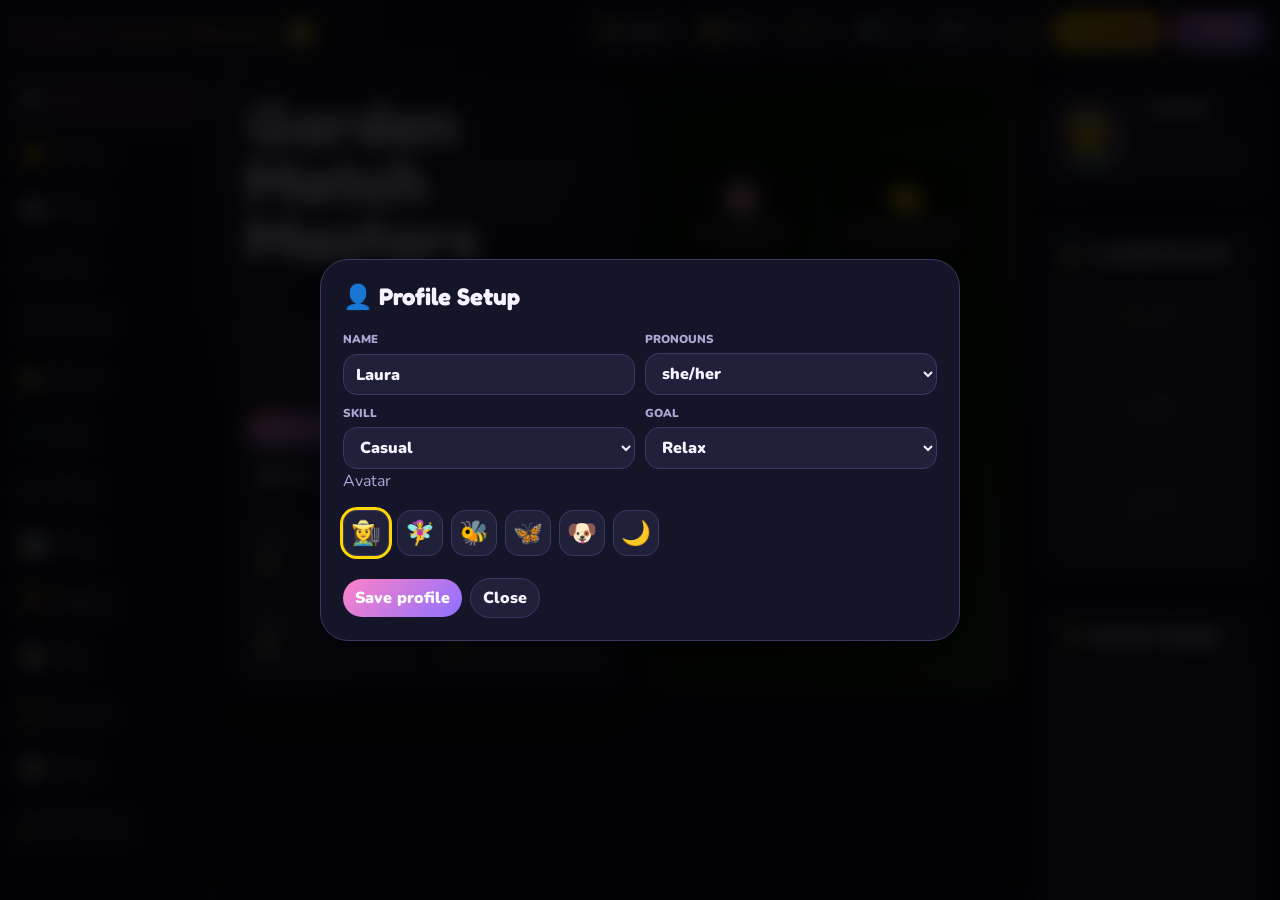
==== index.html @ 47c1818c "Load robust mode navigation fix" ====
<!doctype html>
<html lang="ro" data-theme="dark" data-lang="ro">
<head>
<meta charset="utf-8">
<meta name="viewport" content="width=device-width,initial-scale=1">
<meta name="description" content="Garden Match Masters — complete arcade match-3 garden adventure with profile, tutorial, story, duel, escape, decor, pets, shop, stats, mini-games, events, wall and roadmap.">
<title>Garden Match Masters 🌸</title>
<style>
@import url('https://fonts.googleapis.com/css2?family=Fredoka:wght@600;700&family=Nunito:wght@400;700;900&display=swap');
:root{--bg:#0c0c18;--panel:#151529;--card:#20203b;--card2:#29294d;--border:#393962;--text:#f7f2ff;--muted:#aaa7d6;--accent:#ff82c8;--accent2:#ffdf4d;--mint:#62ffa3;--sky:#83e9ff;--violet:#8d70ff;--red:#ff6b6b;--gold:#ffd700;--shadow:0 20px 70px #0007}html[data-theme=light]{--bg:#f5f0ff;--panel:#ffffff;--card:#eee8ff;--card2:#e5ddff;--border:#c8c0ee;--text:#191932;--muted:#626093;--shadow:0 16px 45px #4d347329}*{box-sizing:border-box}body{margin:0;height:100vh;overflow:hidden;background:radial-gradient(circle at 12% 0,color-mix(in srgb,var(--accent) 20%,transparent),transparent 32%),radial-gradient(circle at 90% 8%,color-mix(in srgb,var(--accent2) 15%,transparent),transparent 28%),var(--bg);color:var(--text);font-family:Nunito,system-ui,sans-serif;display:grid;grid-template-rows:auto 1fr}button,input,select,textarea{font:inherit}button{cursor:pointer;color:inherit}.top{display:flex;align-items:center;justify-content:space-between;gap:10px;padding:10px 14px;background:color-mix(in srgb,var(--panel) 92%,transparent);border-bottom:1px solid var(--border);box-shadow:var(--shadow);z-index:5}.logo{font-family:Fredoka,sans-serif;font-size:clamp(1.05rem,2.5vw,1.6rem);background:linear-gradient(135deg,var(--accent),var(--accent2));-webkit-background-clip:text;background-clip:text;color:transparent;white-space:nowrap}.actions{display:flex;gap:7px;align-items:center;flex-wrap:wrap;justify-content:flex-end}.btn,.chip,select,input,textarea{border:1px solid var(--border);background:var(--card);border-radius:999px;color:var(--text);font-weight:900;padding:8px 12px}.btn:hover{filter:brightness(1.08);transform:translateY(-1px)}.primary{background:linear-gradient(135deg,var(--accent),var(--violet));border:0;color:#fff}.gold{background:linear-gradient(135deg,var(--gold),#ffa94d);border:0;color:#1b1200}.mint{background:linear-gradient(135deg,var(--mint),var(--sky));border:0;color:#0a2315}.wrap{display:grid;grid-template-columns:215px 1fr 255px;min-height:0}.side,.right{background:color-mix(in srgb,var(--panel) 94%,transparent);overflow:auto}.side{border-right:1px solid var(--border);padding:10px}.right{border-left:1px solid var(--border);padding:12px}.nav{display:grid;gap:7px}.nav button{display:flex;align-items:center;gap:9px;width:100%;border:1px solid transparent;border-radius:14px;background:transparent;color:var(--muted);font-weight:900;padding:10px;text-align:left}.nav button b{font-size:1.22rem}.nav button.on,.nav button:hover{background:color-mix(in srgb,var(--accent) 12%,transparent);border-color:color-mix(in srgb,var(--accent) 35%,transparent);color:var(--accent)}main{overflow:auto;padding:14px}.screen{display:none;animation:rise .22s ease}.screen.on{display:block}@keyframes rise{from{opacity:0;transform:translateY(8px)}to{opacity:1;transform:none}}.card{background:color-mix(in srgb,var(--card) 92%,transparent);border:1px solid var(--border);border-radius:24px;padding:16px;box-shadow:var(--shadow);backdrop-filter:blur(12px)}h1,h2,h3,p{margin-top:0}h1{font-family:Fredoka,sans-serif;font-size:clamp(2rem,5vw,4.3rem);line-height:.9}h2,h3{font-family:Fredoka,sans-serif}p{color:var(--muted);line-height:1.55}.hero{display:grid;grid-template-columns:1.05fr .95fr;gap:14px}.grid{display:grid;grid-template-columns:repeat(2,minmax(0,1fr));gap:10px}.row{display:flex;gap:8px;align-items:center;flex-wrap:wrap}.stat{background:var(--card2);border:1px solid var(--border);border-radius:18px;padding:13px}.stat span{display:block;color:var(--muted);font-size:.68rem;text-transform:uppercase;letter-spacing:.08em;font-weight:900}.stat strong{display:block;font-family:Fredoka,sans-serif;font-size:1.55rem;color:var(--accent2)}.map{min-height:385px;position:relative;overflow:hidden;border-radius:24px;border:1px solid var(--border);background:radial-gradient(circle at 50% 50%,#1f623488,transparent 42%),linear-gradient(135deg,#07180d,#1c2d13)}.zone{position:absolute;min-width:132px;text-align:center;padding:12px;border-radius:18px;background:#0005;border:1px solid #fff2;transition:.2s}.zone:hover{transform:scale(1.05) translateY(-2px)}.zone .e{font-size:2rem}.zone .n{font-family:Fredoka}.zone .m{font-size:.68rem;color:var(--muted)}.z1{left:8%;top:14%}.z2{right:10%;top:14%}.z3{left:14%;bottom:15%}.z4{right:12%;bottom:18%}.profile{display:grid;grid-template-columns:auto 1fr;gap:13px;align-items:center}.avatar{font-size:3.4rem;width:78px;height:78px;display:grid;place-items:center;border-radius:24px;background:linear-gradient(135deg,color-mix(in srgb,var(--accent) 22%,transparent),color-mix(in srgb,var(--violet) 20%,transparent));border:1px solid var(--border)}.boardWrap{display:grid;grid-template-columns:270px 1fr;gap:14px}.board{display:grid;grid-template-columns:repeat(8,clamp(34px,6vw,54px));gap:5px;justify-content:center;background:var(--panel);border:1px solid var(--border);border-radius:24px;padding:12px}.tile{width:clamp(34px,6vw,54px);height:clamp(34px,6vw,54px);border-radius:13px;border:1px solid var(--border);background:linear-gradient(145deg,#fff2,#fff1);display:grid;place-items:center;font-size:clamp(1rem,3vw,1.55rem);user-select:none;transition:.12s}.tile:hover{transform:scale(1.08)}.tile.sel{outline:3px solid var(--gold);transform:scale(1.1)}.tile.pop{animation:pop .25s forwards}.tile.hint{box-shadow:0 0 0 4px color-mix(in srgb,var(--gold) 45%,transparent)}@keyframes pop{to{transform:scale(0) rotate(20deg);opacity:0}}.bar{height:10px;background:#fff2;border-radius:999px;overflow:hidden}.bar i{display:block;height:100%;width:0;background:linear-gradient(90deg,var(--accent),var(--accent2));transition:.25s}.storyBox{min-height:460px;border-radius:24px;border:1px solid var(--border);position:relative;overflow:hidden;background:radial-gradient(circle at 50% 15%,color-mix(in srgb,var(--violet) 25%,transparent),transparent 40%),linear-gradient(180deg,#14102b,#100d17);display:grid;place-items:end center}.chars{position:absolute;inset:40px 0 155px;display:flex;align-items:end;justify-content:space-around}.char{font-size:4.4rem;filter:drop-shadow(0 12px 16px #0007);animation:bob 3s infinite}.char:nth-child(2){animation-delay:.4s}.char:nth-child(3){animation-delay:.8s}@keyframes bob{50%{transform:translateY(-9px)}}.dialog{width:100%;padding:16px;background:#141426ee;border-top:1px solid var(--border)}.speaker{font-family:Fredoka;color:var(--accent);margin-bottom:5px}.duelArena{display:grid;grid-template-columns:1fr auto 1fr;gap:12px;align-items:center;text-align:center}.miniBoard{display:grid;grid-template-columns:repeat(6,32px);gap:3px;justify-content:center}.miniBoard span{width:32px;height:32px;display:grid;place-items:center;border:1px solid var(--border);border-radius:8px;background:var(--bg)}.vs{font-family:Fredoka;font-size:2.4rem;color:var(--red)}.escapeRoom,.gardenCanvas{min-height:420px;border:1px solid var(--border);border-radius:24px;position:relative;overflow:hidden}.escapeRoom{background:radial-gradient(circle at 30% 35%,#ff82c826,transparent 30%),#10101f}.obj{position:absolute;font-size:2.6rem;background:transparent;border:0;filter:drop-shadow(0 8px 12px #0007);transition:.2s}.obj:hover{transform:scale(1.18) translateY(-4px)}.found{opacity:.18;pointer-events:none}.gardenCanvas{background:linear-gradient(#b8ebff 0 32%,#6fd585 32% 100%)}.decor{position:absolute;font-size:2.5rem}.miniGrid{display:grid;grid-template-columns:repeat(auto-fill,minmax(155px,1fr));gap:10px}.mini{background:var(--card);border:1px solid var(--border);border-radius:20px;padding:14px;text-align:center}.mini:hover{border-color:var(--accent);transform:translateY(-2px)}.big{font-size:2.6rem;display:block}.locked{opacity:.45;filter:grayscale(.7)}.modal{position:fixed;inset:0;background:#000d;backdrop-filter:blur(10px);z-index:50;display:none;align-items:center;justify-content:center;padding:18px}.modal.on{display:flex}.box{width:min(640px,100%);background:var(--panel);border:1px solid var(--border);border-radius:28px;padding:22px;box-shadow:var(--shadow)}.fields{display:grid;grid-template-columns:1fr 1fr;gap:10px}.field{display:grid;gap:6px}.field label{font-size:.72rem;color:var(--muted);font-weight:900;text-transform:uppercase}.field input,.field select,.field textarea{width:100%;border-radius:14px}.pick{display:flex;gap:8px;flex-wrap:wrap}.pick button{width:46px;height:46px;border-radius:14px;border:1px solid var(--border);background:var(--card);font-size:1.5rem}.pick button.on{outline:3px solid var(--gold)}.tutorialIcon{font-size:3.2rem}.tutorialStep{color:var(--gold);font-weight:900;text-transform:uppercase;font-size:.74rem;letter-spacing:.08em}.toast{position:fixed;left:50%;bottom:22px;transform:translate(-50%,20px);opacity:0;background:var(--panel);border:1px solid var(--border);border-radius:999px;padding:10px 18px;font-weight:900;box-shadow:var(--shadow);z-index:80;transition:.25s}.toast.on{opacity:1;transform:translate(-50%,0)}.post{background:var(--card);border:1px solid var(--border);border-radius:16px;padding:12px;margin-bottom:10px}.road{position:relative;padding-left:24px}.road:before{content:'';position:absolute;left:8px;top:0;bottom:0;width:2px;background:linear-gradient(var(--accent),var(--accent2))}.roadItem{position:relative;margin-bottom:12px}.roadItem:before{content:'';position:absolute;left:-21px;top:18px;width:12px;height:12px;border-radius:50%;background:var(--accent);border:3px solid var(--bg)}canvas#fx{position:fixed;inset:0;pointer-events:none;z-index:60}@media(max-width:980px){.wrap,.hero,.boardWrap,.duelArena{grid-template-columns:1fr}.right{display:none}.side{border-right:0;border-bottom:1px solid var(--border)}.nav{grid-template-columns:repeat(5,1fr)}.nav button{justify-content:center}.nav button span{display:none}.top{align-items:flex-start;flex-direction:column}.actions{justify-content:flex-start}.fields{grid-template-columns:1fr}}@media(max-width:560px){main{padding:8px}.card{padding:12px;border-radius:18px}.miniGrid{grid-template-columns:repeat(2,1fr)}.logo{font-size:1rem}.btn,.chip,select,input,textarea{font-size:.8rem;padding:7px 9px}}
</style>
</head>
<body>
<header class="top"><div class="logo">Garden Match Masters 🌸</div><div class="actions"><button class="chip" id="profileBtn"><span id="miniAvatar">👩‍🌾</span> <span id="miniName">Laura</span></button><span class="chip">🪙 <b id="coins">0</b></span><span class="chip">🌱 <b id="seeds">0</b></span><span class="chip">💎 <b id="gems">0</b></span><select id="lang"><option value="ro">RO</option><option value="en">EN</option></select><button class="btn" id="themeBtn">🌙</button><button class="btn gold" id="tutorialBtn">🎓 Tutorial</button><button class="btn primary" id="setupBtn">👤 Setup</button></div></header>
<div class="wrap"><aside class="side"><nav class="nav" id="nav"><button class="on" data-screen="hub"><b>🗺️</b><span>Hub</span></button><button data-screen="match"><b>🌼</b><span>Match</span></button><button data-screen="story"><b>📖</b><span>Story</span></button><button data-screen="duel"><b>⚔️</b><span>Duel</span></button><button data-screen="escape"><b>🔎</b><span>Escape</span></button><button data-screen="decor"><b>🏡</b><span>Decor</span></button><button data-screen="pets"><b>🐾</b><span>Pets</span></button><button data-screen="shop"><b>🛒</b><span>Shop</span></button><button data-screen="stats"><b>📊</b><span>Stats</span></button><button data-screen="ach"><b>🏆</b><span>Badges</span></button><button data-screen="mini"><b>🎲</b><span>Mini</span></button><button data-screen="events"><b>🎉</b><span>Events</span></button><button data-screen="wall"><b>💬</b><span>Wall</span></button><button data-screen="roadmap"><b>🚀</b><span>Roadmap</span></button></nav></aside><main>
<section id="hub" class="screen on"><div class="hero"><div class="card"><h1>Garden Match Masters</h1><p>Versiune completă: profil, tutorial, match-3, story cinematic, duel, escape, decor, pets, shop, stats, mini-games, events, wall și roadmap.</p><div class="row"><button class="btn primary" data-go="match">▶ Play Match</button><button class="btn gold" id="dailyBtn">🎁 Claim Daily</button><button class="btn" data-go="story">📖 Story</button></div><br><div class="grid"><div class="stat"><span>Level</span><strong id="level">1</strong></div><div class="stat"><span>XP</span><strong id="xp">0</strong></div><div class="stat"><span>Best</span><strong id="best">0</strong></div><div class="stat"><span>Played</span><strong id="played">0</strong></div></div></div><div class="map"><button class="zone z1" data-zone="Greenhouse"><span class="e">🌸</span><div class="n">Greenhouse</div><div class="m">Open</div></button><button class="zone z2" data-zone="Lemon Meadow"><span class="e">🍋</span><div class="n">Lemon Meadow</div><div class="m">Level 2</div></button><button class="zone z3" data-zone="Choco Forest"><span class="e">🍫</span><div class="n">Choco Forest</div><div class="m">Level 4</div></button><button class="zone z4" data-zone="Moon Garden"><span class="e">🌙</span><div class="n">Moon Garden</div><div class="m">Boss</div></button></div></div></section>
<section id="match" class="screen"><div class="boardWrap"><aside class="card"><h2>🌼 Match Level</h2><div class="grid"><div class="stat"><span>Score</span><strong id="score">0</strong></div><div class="stat"><span>Moves</span><strong id="moves">25</strong></div><div class="stat"><span>Combo</span><strong id="combo">x1</strong></div><div class="stat"><span>Target</span><strong id="target">24</strong></div></div><p id="mission">Collect 24 garden pieces.</p><div class="bar"><i id="missionBar"></i></div><br><div class="row"><button class="btn primary" id="newGame">New</button><button class="btn" id="hintBtn">Hint</button><button class="btn gold" id="boostBtn">Boost ✦</button></div></aside><div class="card"><div class="board" id="board"></div></div></div></section>
<section id="story" class="screen"><div class="storyBox"><div class="chars"><div class="char">👩‍🌾</div><div class="char">🧚‍♀️</div><div class="char">🐝</div></div><div class="dialog"><div class="speaker" id="speaker">Flora</div><p id="dialogText">Bun venit în grădina magică. Fiecare match reaprinde o rădăcină de lumină.</p><div class="bar"><i id="storyBar"></i></div><br><div class="row"><button class="btn primary" id="nextStory">Next chapter</button><button class="btn" id="choiceA">Ajută grădina 🌸</button><button class="btn gold" id="choiceB">Urmărește indiciul 🔎</button></div></div></div></section>
<section id="duel" class="screen"><div class="card"><h1>⚔️ Duel Masters</h1><p>Alege o abilitate, gestionează energia și luptă cu Garden AI.</p><div class="row" id="duelSkills"></div><br><div class="duelArena"><div><span class="big" id="duelAvatar">👩‍🌾</span><h3 id="duelName">Laura</h3><div class="miniBoard" id="pMini"></div><h2 id="pDuel">0</h2></div><div class="vs">VS<br><button class="btn primary" id="duelBtn">Battle</button></div><div><span class="big">🤖</span><h3>Garden AI</h3><div class="miniBoard" id="aMini"></div><h2 id="aDuel">0</h2></div></div><div class="bar"><i id="energyBar" style="width:100%"></i></div><p id="duelLog">Energy 100 · Win streak 0</p></div></section>
<section id="escape" class="screen"><div class="card"><h1>🔎 Garden Escape</h1><p>Găsește 4 indicii. Codul final este 2413.</p><div class="escapeRoom" id="room"></div><br><div class="row"><input id="codeInput" placeholder="CODE" maxlength="4" style="letter-spacing:4px;text-align:center"><button class="btn primary" id="solveBtn">Unlock</button></div><p id="clues">Clues: 0/4</p></div></section>
<section id="decor" class="screen"><div class="card"><h1>🏡 Decor Garden</h1><p>Alege un element și apasă în grădină.</p><div class="row"><button class="btn" data-decor="🌷">🌷 Flower</button><button class="btn" data-decor="🌳">🌳 Tree</button><button class="btn" data-decor="⛲">⛲ Fountain</button><button class="btn" data-decor="🍄">🍄 Mushroom</button><button class="btn gold" id="clearDecor">Clear</button></div><br><div class="gardenCanvas" id="gardenCanvas"></div></div></section>
<section id="pets" class="screen"><div class="card"><h1>🐾 Pets</h1><div class="miniGrid" id="petGrid"></div></div></section>
<section id="shop" class="screen"><div class="card"><h1>🛒 Shop</h1><div class="miniGrid" id="shopGrid"></div></div></section>
<section id="stats" class="screen"><div class="card profile"><div class="avatar" id="statsAvatar">👩‍🌾</div><div><h2 id="statsName">Laura</h2><p id="statsMeta">Beginner · Relax</p><div class="row"><button class="btn primary" id="editProfileStats">Edit profile</button><button class="btn gold" id="replayTutorial">Replay tutorial</button></div></div></div><br><div class="card"><div class="grid"><div class="stat"><span>Coins</span><strong id="sCoins">0</strong></div><div class="stat"><span>Gems</span><strong id="sGems">0</strong></div><div class="stat"><span>Pets</span><strong id="sPets">0</strong></div><div class="stat"><span>Decor</span><strong id="sDecor">0</strong></div></div></div></section>
<section id="ach" class="screen"><div class="card"><h1>🏆 Achievements</h1><div class="miniGrid" id="achGrid"></div></div></section>
<section id="mini" class="screen"><div class="card"><h1>🎲 Mini Games</h1><p>Memory Garden: găsește perechi pentru bonus XP.</p><div class="row"><button class="btn primary" id="newMemory">New Memory</button><span class="chip">Matches: <b id="memScore">0</b></span></div><br><div class="miniGrid" id="memoryGrid"></div></div></section>
<section id="events" class="screen"><div class="card"><h1>🎉 Events</h1><p>Golden Bloom Weekend — completează provocări pentru recompense.</p><div class="miniGrid" id="eventGrid"></div></div></section>
<section id="wall" class="screen"><div class="card"><h1>💬 Garden Wall</h1><textarea id="postText" rows="3" placeholder="Scrie un update despre grădina ta..." style="width:100%;border-radius:16px"></textarea><br><br><button class="btn primary" id="postBtn">Post</button></div><br><div id="wallPosts"></div></section>
<section id="roadmap" class="screen"><div class="card"><h1>🚀 Roadmap</h1><div class="road" id="roadmapList"></div></div></section>
</main><aside class="right"><div class="card profile"><div class="avatar" id="rightAvatar">👩‍🌾</div><div><h2 id="rightName">Laura</h2><p id="rightGoal">Goal: Relax</p></div></div><br><div class="card"><h2>🏅 Leaderboard</h2><div id="leader"></div></div><br><div class="card"><h2>✨ Quick Goals</h2><div id="quickGoals"></div></div></aside></div>
<div class="modal" id="profileModal"><div class="box"><h2>👤 Profile Setup</h2><div class="fields"><div class="field"><label>Name</label><input id="profileName" maxlength="18"></div><div class="field"><label>Pronouns</label><select id="profilePronouns"><option>she/her</option><option>he/him</option><option>they/them</option><option>prefer not to say</option></select></div><div class="field"><label>Skill</label><select id="profileSkill"><option>Beginner</option><option>Casual</option><option>Advanced</option></select></div><div class="field"><label>Goal</label><select id="profileGoal"><option>Relax</option><option>High score</option><option>Collect pets</option><option>Decorate garden</option></select></div></div><p>Avatar</p><div class="pick" id="avatarPick"><button class="on">👩‍🌾</button><button>🧚‍♀️</button><button>🐝</button><button>🦋</button><button>🐶</button><button>🌙</button></div><br><div class="row"><button class="btn primary" id="saveProfile">Save profile</button><button class="btn" id="closeProfile">Close</button></div></div></div>
<div class="modal" id="tutorialModal"><div class="box"><div class="tutorialStep" id="tutorialStep">Step 1 / 8</div><div class="tutorialIcon" id="tutorialIcon">🌸</div><h2 id="tutorialTitle">Welcome</h2><p id="tutorialText">Learn the garden basics.</p><div class="bar"><i id="tutorialBar"></i></div><br><div class="row"><button class="btn" id="tutorialBack">Back</button><button class="btn primary" id="tutorialNext">Next</button><button class="btn" id="tutorialSkip">Skip</button></div></div></div>
<canvas id="fx"></canvas><div class="toast" id="toast"></div>
<script>
const $=s=>document.querySelector(s),$$=s=>[...document.querySelectorAll(s)];
let S=JSON.parse(localStorage.gmmBestComplete||'{}');
S={coins:340,seeds:7,gems:12,xp:1240,level:3,best:0,played:0,profileDone:false,tutorialDone:false,dailyDate:'',theme:'dark',lang:'ro',decor:[],posts:[],votes:{},profile:{name:'Laura',avatar:'👩‍🌾',skill:'Casual',goal:'Relax',pronouns:'she/her'},ownedPets:['Kiko','Mira'],activePet:'Kiko',ownedItems:[],story:0,energy:100,streak:0,skill:0,escapeFound:[],...S};
function save(){localStorage.gmmBestComplete=JSON.stringify(S)}function toast(t){$('#toast').textContent=t;$('#toast').classList.add('on');clearTimeout(toast.t);toast.t=setTimeout(()=>$('#toast').classList.remove('on'),2200)}function add(r){S.coins+=r.coins||0;S.gems+=r.gems||0;S.seeds+=r.seeds||0;S.xp+=r.xp||0;S.level=Math.max(S.level,Math.floor(S.xp/500)+1);sync();}
function go(id){$$('.screen').forEach(x=>x.classList.remove('on'));$('#'+id).classList.add('on');$$('[data-screen]').forEach(b=>b.classList.toggle('on',b.dataset.screen===id));if(id==='pets')renderPets();if(id==='shop')renderShop();if(id==='ach')renderAch();if(id==='mini')renderMemory();if(id==='events')renderEvents();if(id==='wall')renderWall();if(id==='roadmap')renderRoadmap();if(id==='escape')renderEscape();if(id==='duel')renderDuel();}
$$('[data-screen]').forEach(b=>b.onclick=()=>go(b.dataset.screen));$$('[data-go]').forEach(b=>b.onclick=()=>go(b.dataset.go));
function sync(){document.documentElement.dataset.theme=S.theme;document.documentElement.dataset.lang=S.lang;$('#themeBtn').textContent=S.theme==='dark'?'🌙':'☀️';$('#lang').value=S.lang;['coins','seeds','gems','xp','level','best','played'].forEach(id=>{let e=$('#'+id);if(e)e.textContent=S[id]});$('#sCoins').textContent=S.coins;$('#sGems').textContent=S.gems;$('#sPets').textContent=S.ownedPets.length;$('#sDecor').textContent=S.decor.length;let p=S.profile;['miniAvatar','statsAvatar','rightAvatar','duelAvatar'].forEach(id=>$('#'+id).textContent=p.avatar);['miniName','statsName','rightName','duelName'].forEach(id=>$('#'+id).textContent=p.name);$('#statsMeta').textContent=`${p.skill} · ${p.goal} · ${p.pronouns}`;$('#rightGoal').textContent='Goal: '+p.goal;renderLeader();renderQuick();save();}
$('#themeBtn').onclick=()=>{S.theme=S.theme==='dark'?'light':'dark';sync()};$('#lang').onchange=e=>{S.lang=e.target.value;sync()};
function openProfile(){let p=S.profile;$('#profileName').value=p.name;$('#profilePronouns').value=p.pronouns;$('#profileSkill').value=p.skill;$('#profileGoal').value=p.goal;$$('#avatarPick button').forEach(b=>b.classList.toggle('on',b.textContent===p.avatar));$('#profileModal').classList.add('on')}function closeProfile(){$('#profileModal').classList.remove('on')}['profileBtn','setupBtn','editProfileStats'].forEach(id=>$('#'+id).onclick=openProfile);$('#closeProfile').onclick=closeProfile;$$('#avatarPick button').forEach(b=>b.onclick=()=>{$$('#avatarPick button').forEach(x=>x.classList.remove('on'));b.classList.add('on')});$('#saveProfile').onclick=()=>{S.profile={name:$('#profileName').value||'Laura',avatar:$('#avatarPick button.on')?.textContent||'👩‍🌾',pronouns:$('#profilePronouns').value,skill:$('#profileSkill').value,goal:$('#profileGoal').value};S.profileDone=true;closeProfile();toast('Profile saved 👤');sync();if(!S.tutorialDone)setTimeout(startTutorial,400)};
const T=[['🌸','Bun venit','Reconstruiești o grădină magică prin match-3, story, duel, escape, decor și pets.'],['👤','Profil','Alege nume, avatar, nivel și obiectiv. Profilul apare în duel, stats și leaderboard.'],['🗺️','Hub','Hub-ul este centrul jocului: zone, daily quest și progres.'],['🌼','Match','Schimbă două piese vecine și formează linii de 3+ pentru puncte și resurse.'],['⚔️','Duel','Alege o abilitate, folosește energia și învinge Garden AI.'],['🔎','Escape','Găsește indiciile și introdu codul 2413 pentru a deschide poarta.'],['🐾','Pets & Shop','Deblochează companions, cumpără items și personalizează grădina.'],['✅','Gata','Tutorialul s-a terminat. Apasă Finish și joacă primul nivel!']];let ti=0;
function startTutorial(){ti=0;showTutorial()}function showTutorial(){let x=T[ti];$('#tutorialStep').textContent=`Step ${ti+1} / ${T.length}`;$('#tutorialIcon').textContent=x[0];$('#tutorialTitle').textContent=x[1];$('#tutorialText').textContent=x[2];$('#tutorialBar').style.width=((ti+1)/T.length*100)+'%';$('#tutorialBack').style.visibility=ti?'visible':'hidden';$('#tutorialNext').textContent=ti===T.length-1?'Finish':'Next';$('#tutorialModal').classList.add('on')}function endTutorial(){S.tutorialDone=true;S.xp+=25;$('#tutorialModal').classList.remove('on');ti=0;toast('Tutorial complet 🎓');sync()}$('#tutorialBtn').onclick=startTutorial;$('#replayTutorial').onclick=startTutorial;$('#tutorialBack').onclick=()=>{if(ti>0){ti--;showTutorial()}};$('#tutorialNext').onclick=()=>{if(ti<T.length-1){ti++;showTutorial()}else endTutorial()};$('#tutorialSkip').onclick=endTutorial;
const A=['🌸','🍋','🍫','🌙','🍓','🌿'];let G=[],sel=null,score=0,moves=25,combo=1,got=0,boost=false;function rnd(){return A[Math.floor(Math.random()*A.length)]}function idx(r,c){return r*8+c}function pos(i){return{r:Math.floor(i/8),c:i%8}}function near(a,b){let A=pos(a),B=pos(b);return Math.abs(A.r-B.r)+Math.abs(A.c-B.c)===1}function make(){G=[];for(let i=0;i<64;i++)G[i]=rnd()}function draw(){let b=$('#board');b.innerHTML='';G.forEach((v,i)=>{let d=document.createElement('button');d.className='tile'+(sel===i?' sel':'');d.textContent=v;d.onclick=()=>pick(i);b.append(d)});$('#score').textContent=score;$('#moves').textContent=moves;$('#combo').textContent='x'+combo;$('#mission').textContent=`Collect 24 pieces. Progress: ${Math.min(got,24)}/24.`;$('#missionBar').style.width=Math.min(100,got/24*100)+'%'}function find(){let M=new Set;for(let r=0;r<8;r++){let s=1;for(let c=1;c<=8;c++){let cur=c<8?G[idx(r,c)]:null,pre=G[idx(r,c-1)];if(cur===pre)s++;else{if(s>=3)for(let k=c-s;k<c;k++)M.add(idx(r,k));s=1}}}for(let c=0;c<8;c++){let s=1;for(let r=1;r<=8;r++){let cur=r<8?G[idx(r,c)]:null,pre=G[idx(r-1,c)];if(cur===pre)s++;else{if(s>=3)for(let k=r-s;k<r;k++)M.add(idx(k,c));s=1}}}return M}function swap(a,b){[G[a],G[b]]=[G[b],G[a]]}function pick(i){if(sel===null){sel=i;draw();return}if(!near(sel,i)){sel=i;draw();return}swap(sel,i);let m=find();if(!m.size&&!boost){swap(sel,i);moves--;sel=null;combo=1;draw();toast('No match');return}if(boost&&!m.size)m=new Set([i]);boost=false;sel=null;let n=m.size;score+=n*12*combo;got+=n;S.best=Math.max(S.best,score);add({coins:n,seeds:Math.floor(n/2),xp:n*2});m.forEach(x=>G[x]=rnd());combo++;draw();if(got>=24){toast('Level complete 🌱');S.played++;add({coins:80,gems:1,xp:60});got=0;}}function newGame(){score=0;moves=25;combo=1;got=0;sel=null;make();draw()}$('#newGame').onclick=newGame;$('#hintBtn').onclick=()=>{for(let i=0;i<64;i++){let p=pos(i),ns=[];if(p.c<7)ns.push(idx(p.r,p.c+1));if(p.r<7)ns.push(idx(p.r+1,p.c));for(let j of ns){swap(i,j);let ok=find().size;swap(i,j);if(ok){draw();$('#board').children[i].classList.add('hint');$('#board').children[j].classList.add('hint');toast('Hint highlighted');return}}}toast('No hint found')};$('#boostBtn').onclick=()=>{if(S.gems>0){S.gems--;boost=true;toast('Boost ready ✦');sync()}else toast('No gems')};
const story=[['Flora','Greenhouse-ul pierde lumină. Fă match-uri de flori pentru a reaprinde rădăcinile magice.'],['Luna','În Moon Garden, combo-urile deschid porți invizibile.'],['Bee','Bzz! Indiciile din Escape formează codul 2413.'],['Kiko','Companionii îți dau curaj în dueluri și aventuri.'],['Mira','Grădina devine vie când o decorezi.']];function renderStory(){let s=story[S.story%story.length];$('#speaker').textContent=s[0];$('#dialogText').textContent=s[1];$('#storyBar').style.width=((S.story%story.length)+1)/story.length*100+'%'}$('#nextStory').onclick=()=>{S.story++;add({xp:8});renderStory();toast('Chapter unlocked 📖')};$('#choiceA').onclick=()=>{add({seeds:8,xp:4});toast('+8 seeds 🌸')};$('#choiceB').onclick=()=>{add({coins:12,xp:4});toast('+12 coins 🔎')};
const skills=[['🌸 Bloom Strike',32,'coins'],['🌙 Moon Shield',24,'gems'],['🐝 Bee Rush',28,'seeds']];function mini(el){el.innerHTML='';for(let i=0;i<36;i++){let s=document.createElement('span');s.textContent=rnd();el.append(s)}}function renderDuel(){let w=$('#duelSkills');w.innerHTML='';skills.forEach((x,i)=>{let b=document.createElement('button');b.className='btn '+(S.skill===i?'primary':'');b.textContent=x[0];b.onclick=()=>{S.skill=i;renderDuel();toast(x[0]+' ready')};w.append(b)});mini($('#pMini'));mini($('#aMini'));$('#energyBar').style.width=S.energy+'%';$('#duelLog').textContent=`Energy ${S.energy} · Win streak ${S.streak}`};$('#duelBtn').onclick=()=>{let sk=skills[S.skill],p=Math.round(90+Math.random()*150+score/6+sk[1]+S.streak*8+S.energy/5),a=Math.round(95+Math.random()*190);let win=p>=a;$('#pDuel').textContent=p;$('#aDuel').textContent=a;S.energy=Math.max(0,S.energy-15+(win?8:3));S.streak=win?S.streak+1:0;let r=win?(sk[2]==='gems'?{coins:40,gems:1,xp:28}:sk[2]==='seeds'?{coins:45,seeds:30,xp:26}:{coins:75,xp:24}):{xp:10,seeds:5};add(r);$('#duelLog').innerHTML=(win?'✅ Victory!':'🤖 AI countered!')+'<br>Skill: '+sk[0]+'<br>Streak: '+S.streak;renderDuel()};
function renderEscape(){let room=$('#room');room.innerHTML='';let data=[['🌸','2',14,18],['🍋','4',72,25],['🌙','1',35,62],['🔑','3',55,70]];data.forEach((c,i)=>{let o=document.createElement('button');o.className='obj '+(S.escapeFound.includes(i)?'found':'');o.textContent=c[0];o.style.left=c[2]+'%';o.style.top=c[3]+'%';o.onclick=()=>{if(!S.escapeFound.includes(i)){S.escapeFound.push(i);toast('Indiciu: '+c[1]);renderEscape();sync()}};room.append(o)});['🌳','🌻','🍄','🦋'].forEach((e,i)=>{let s=document.createElement('span');s.className='obj';s.textContent=e;s.style.left=(12+i*20)+'%';s.style.top='45%';s.style.opacity='.45';room.append(s)});$('#clues').innerHTML=`Clues: ${S.escapeFound.length}/4 · Cod: <b>2413</b>`;if(S.escapeFound.length>=4)$('#codeInput').value='2413'}$('#solveBtn').onclick=()=>{if($('#codeInput').value.trim()==='2413'||S.escapeFound.length>=4){toast('Escape complete 🔓');add({coins:100,gems:1,xp:30})}else toast('Codul corect este 2413')};
let dec='🌷';$$('[data-decor]').forEach(b=>b.onclick=()=>{dec=b.dataset.decor;toast(dec+' selected')});$('#gardenCanvas').onclick=e=>{let r=e.currentTarget.getBoundingClientRect();S.decor.push({e:dec,x:e.clientX-r.left,y:e.clientY-r.top});renderDecor();add({xp:1})};function renderDecor(){let g=$('#gardenCanvas');g.innerHTML='';S.decor.forEach((d,i)=>{let el=document.createElement('button');el.className='decor';el.textContent=d.e;el.style.left=d.x+'px';el.style.top=d.y+'px';el.onclick=ev=>{ev.stopPropagation();S.decor.splice(i,1);renderDecor();sync()};g.append(el)})}$('#clearDecor').onclick=()=>{S.decor=[];renderDecor();sync()};
const pets=[['Kiko','🐶','Greenhouse',0],['Mira','🐱','Lemon Meadow',0],['Bunny','🐰','Choco Forest',80],['Kygo','🦊','Moon Garden',120],['Bee','🐝','Daily Quest',60],['Luma','🦋','Event',150]];function renderPets(){let g=$('#petGrid');g.innerHTML='';pets.forEach(p=>{let own=S.ownedPets.includes(p[0]),active=S.activePet===p[0];let d=document.createElement('div');d.className='mini '+(own?'':'locked');d.innerHTML=`<span class="big">${p[1]}</span><h3>${p[0]}</h3><p>${p[2]}</p><button class="btn ${own?'primary':'gold'}">${own?(active?'Active ✓':'Select'):'Unlock '+p[3]+' 🪙'}</button>`;d.querySelector('button').onclick=()=>{if(own){S.activePet=p[0];toast(p[0]+' active 🐾')}else if(S.coins>=p[3]){S.coins-=p[3];S.ownedPets.push(p[0]);S.activePet=p[0];toast(p[0]+' unlocked 🐾')}else toast('Not enough coins');renderPets();sync()};g.append(d)})}
const shop=[['🌷','Flower Pack','coins',40],['🌳','Tree Pack','coins',80],['⛲','Fountain','gems',5],['🍄','Mushroom Set','seeds',12],['✦','Power Boost','gems',2],['🎨','Theme Token','coins',120]];function renderShop(){let g=$('#shopGrid');g.innerHTML='';shop.forEach(x=>{let d=document.createElement('div');d.className='mini';d.innerHTML=`<span class="big">${x[0]}</span><h3>${x[1]}</h3><p>${x[3]} ${x[2]}</p><button class="btn primary">Buy</button>`;d.querySelector('button').onclick=()=>{if(S[x[2]]>=x[3]){S[x[2]]-=x[3];S.ownedItems.push(x[1]);add({xp:10});toast('Purchased '+x[1])}else toast('Not enough resources')};g.append(d)})}
function renderAch(){let a=[['👤','Profile Ready',S.profileDone],['🎓','Tutorial Complete',S.tutorialDone],['🌼','First Match',S.xp>1240],['🪙','Coin Collector',S.coins>=500],['🐾','Pet Friend',S.ownedPets.length>=4],['🏡','Decorator',S.decor.length>=5],['⚔️','Duelist',S.streak>0],['🔎','Escape Artist',S.escapeFound.length>=4]];$('#achGrid').innerHTML=a.map(x=>`<div class="mini ${x[2]?'':'locked'}"><span class="big">${x[0]}</span><h3>${x[1]}</h3><p>${x[2]?'Unlocked':'Locked'}</p></div>`).join('')}
let mem=[];function renderMemory(){let vals=['🌸','🍋','🍫','🌙','🐶','🐱'];mem=[...vals,...vals].sort(()=>Math.random()-.5).map(v=>({v,open:false,done:false}));drawMemory()}function drawMemory(){let g=$('#memoryGrid');g.innerHTML='';mem.forEach((m,i)=>{let b=document.createElement('button');b.className='mini';b.innerHTML='<span class="big">'+(m.open||m.done?m.v:'?')+'</span>';b.onclick=()=>flipMem(i);g.append(b)});$('#memScore').textContent=mem.filter(x=>x.done).length/2}let first=null;function flipMem(i){if(mem[i].done||mem[i].open)return;mem[i].open=true;if(first===null){first=i;drawMemory();return}if(mem[first].v===mem[i].v){mem[first].done=mem[i].done=true;add({coins:10,xp:8});first=null}else{let a=first;first=null;setTimeout(()=>{mem[a].open=false;mem[i].open=false;drawMemory()},650)}drawMemory()}$('#newMemory').onclick=renderMemory;
function renderEvents(){let e=[['🌼','Golden Bloom','Complete a match level',{coins:120,xp:25}],['🌙','Moon Night','Win a duel',{gems:2,xp:30}],['🐾','Pet Picnic','Unlock a companion',{seeds:40,xp:20}]];$('#eventGrid').innerHTML='';e.forEach((x,i)=>{let d=document.createElement('div');d.className='mini';d.innerHTML=`<span class="big">${x[0]}</span><h3>${x[1]}</h3><p>${x[2]}</p><button class="btn gold">Claim</button>`;d.querySelector('button').onclick=()=>{add(x[3]);toast('Event reward claimed 🎉')};$('#eventGrid').append(d)})}
$('#postBtn').onclick=()=>{let t=$('#postText').value.trim();if(!t)return;S.posts.unshift({t,at:new Date().toLocaleString(),av:S.profile.avatar,n:S.profile.name});$('#postText').value='';renderWall();save()};function renderWall(){let base=S.posts.length?S.posts:[{n:'Mira',av:'🐱',t:'Am deblocat Lemon Meadow azi!',at:'demo'}];$('#wallPosts').innerHTML=base.map(p=>`<div class="post"><b>${p.av} ${p.n}</b><p>${p.t}</p><small>${p.at}</small></div>`).join('')}
function renderRoadmap(){let r=[['✅','Profile + Tutorial','Implemented'],['✅','Story + Duel','Enhanced'],['✅','Escape + Pets','Functional'],['🔜','Cloud Save','Planned'],['💡','Multiplayer Duel','Vote']];$('#roadmapList').innerHTML=r.map((x,i)=>`<div class="roadItem card"><h3>${x[0]} ${x[1]}</h3><p>${x[2]}</p><button class="btn" onclick="vote(${i})">Vote ${S.votes[i]||0}</button></div>`).join('')}function vote(i){S.votes[i]=(S.votes[i]||0)+1;renderRoadmap();save()}
function renderLeader(){$('#leader').innerHTML=`<div class="mini"><b>🥇 ${S.profile.name}</b><p>${S.best} pts</p></div><div class="mini"><b>🥈 Mira</b><p>1200 pts</p></div><div class="mini"><b>🥉 Kiko</b><p>880 pts</p></div>`}function renderQuick(){$('#quickGoals').innerHTML=['Completează un match','Câștigă un duel','Găsește codul 2413','Deblochează un pet'].map(x=>`<div class="mini"><p>${x}</p></div>`).join('')}$('#dailyBtn').onclick=()=>{let today=new Date().toISOString().slice(0,10);if(S.dailyDate===today){toast('Already claimed today ✓');return}S.dailyDate=today;add({coins:150,gems:2,seeds:25,xp:15});toast('Daily claimed 🎁')};
newGame();renderStory();renderDuel();renderEscape();renderDecor();renderPets();renderShop();renderAch();renderMemory();renderEvents();renderWall();renderRoadmap();sync();if(!S.profileDone)setTimeout(openProfile,300);else if(!S.tutorialDone)setTimeout(startTutorial,500);
</script>
  <script src="mode-fix.js"></script>
</body>
</html>
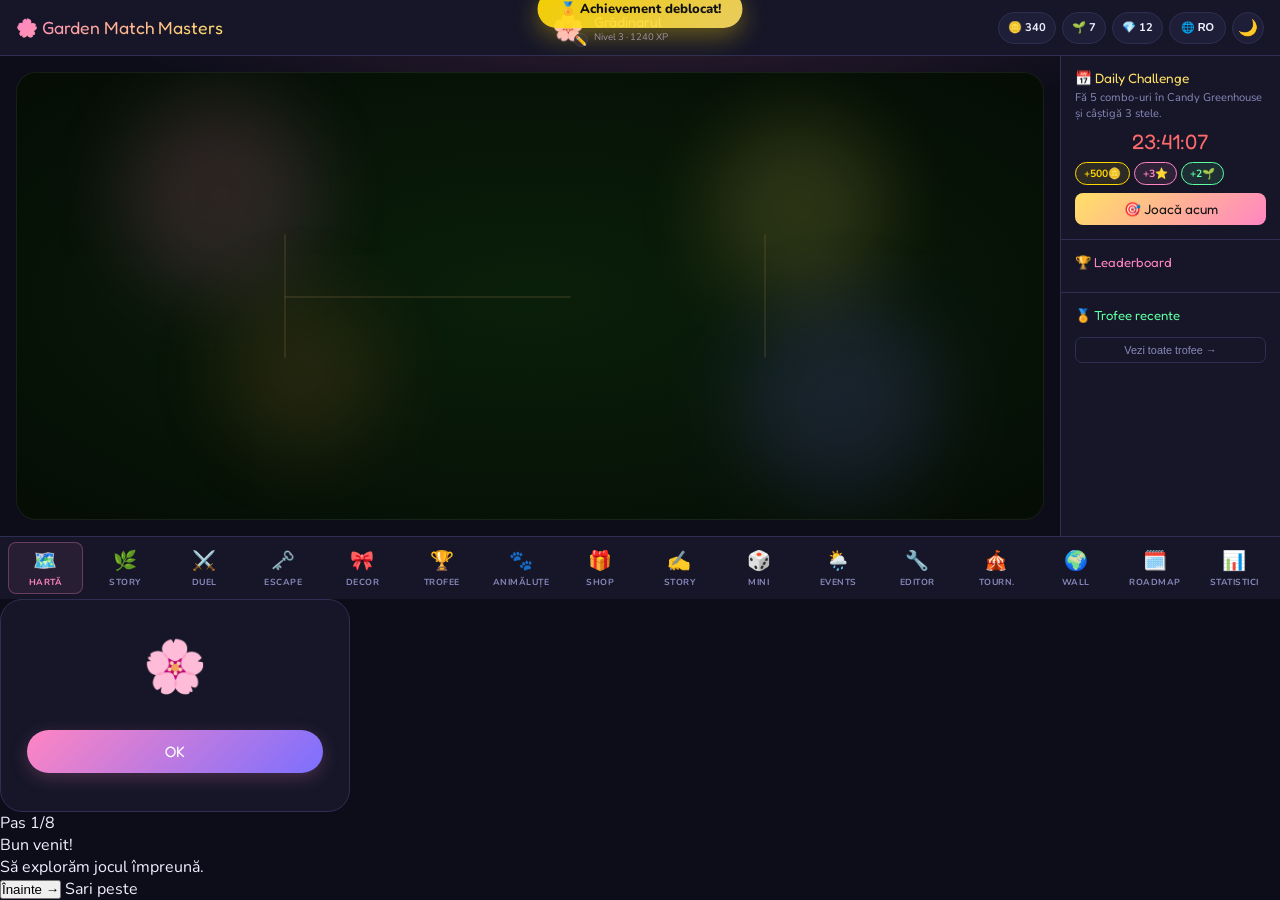
==== commit 21a81941: "Update index.html" ====
--- a/index.html
+++ b/index.html
@@ -1,63 +1,571 @@
-<!doctype html>
-<html lang="ro" data-theme="dark" data-lang="ro">
+<!DOCTYPE html>
+<html lang="ro" data-lang="ro" data-theme="dark" data-zone="gh">
 <head>
-<meta charset="utf-8">
-<meta name="viewport" content="width=device-width,initial-scale=1">
-<meta name="description" content="Garden Match Masters — complete arcade match-3 garden adventure with profile, tutorial, story, duel, escape, decor, pets, shop, stats, mini-games, events, wall and roadmap.">
+<meta charset="UTF-8">
+<meta name="viewport" content="width=device-width, initial-scale=1.0">
 <title>Garden Match Masters 🌸</title>
-<style>
-@import url('https://fonts.googleapis.com/css2?family=Fredoka:wght@600;700&family=Nunito:wght@400;700;900&display=swap');
-:root{--bg:#0c0c18;--panel:#151529;--card:#20203b;--card2:#29294d;--border:#393962;--text:#f7f2ff;--muted:#aaa7d6;--accent:#ff82c8;--accent2:#ffdf4d;--mint:#62ffa3;--sky:#83e9ff;--violet:#8d70ff;--red:#ff6b6b;--gold:#ffd700;--shadow:0 20px 70px #0007}html[data-theme=light]{--bg:#f5f0ff;--panel:#ffffff;--card:#eee8ff;--card2:#e5ddff;--border:#c8c0ee;--text:#191932;--muted:#626093;--shadow:0 16px 45px #4d347329}*{box-sizing:border-box}body{margin:0;height:100vh;overflow:hidden;background:radial-gradient(circle at 12% 0,color-mix(in srgb,var(--accent) 20%,transparent),transparent 32%),radial-gradient(circle at 90% 8%,color-mix(in srgb,var(--accent2) 15%,transparent),transparent 28%),var(--bg);color:var(--text);font-family:Nunito,system-ui,sans-serif;display:grid;grid-template-rows:auto 1fr}button,input,select,textarea{font:inherit}button{cursor:pointer;color:inherit}.top{display:flex;align-items:center;justify-content:space-between;gap:10px;padding:10px 14px;background:color-mix(in srgb,var(--panel) 92%,transparent);border-bottom:1px solid var(--border);box-shadow:var(--shadow);z-index:5}.logo{font-family:Fredoka,sans-serif;font-size:clamp(1.05rem,2.5vw,1.6rem);background:linear-gradient(135deg,var(--accent),var(--accent2));-webkit-background-clip:text;background-clip:text;color:transparent;white-space:nowrap}.actions{display:flex;gap:7px;align-items:center;flex-wrap:wrap;justify-content:flex-end}.btn,.chip,select,input,textarea{border:1px solid var(--border);background:var(--card);border-radius:999px;color:var(--text);font-weight:900;padding:8px 12px}.btn:hover{filter:brightness(1.08);transform:translateY(-1px)}.primary{background:linear-gradient(135deg,var(--accent),var(--violet));border:0;color:#fff}.gold{background:linear-gradient(135deg,var(--gold),#ffa94d);border:0;color:#1b1200}.mint{background:linear-gradient(135deg,var(--mint),var(--sky));border:0;color:#0a2315}.wrap{display:grid;grid-template-columns:215px 1fr 255px;min-height:0}.side,.right{background:color-mix(in srgb,var(--panel) 94%,transparent);overflow:auto}.side{border-right:1px solid var(--border);padding:10px}.right{border-left:1px solid var(--border);padding:12px}.nav{display:grid;gap:7px}.nav button{display:flex;align-items:center;gap:9px;width:100%;border:1px solid transparent;border-radius:14px;background:transparent;color:var(--muted);font-weight:900;padding:10px;text-align:left}.nav button b{font-size:1.22rem}.nav button.on,.nav button:hover{background:color-mix(in srgb,var(--accent) 12%,transparent);border-color:color-mix(in srgb,var(--accent) 35%,transparent);color:var(--accent)}main{overflow:auto;padding:14px}.screen{display:none;animation:rise .22s ease}.screen.on{display:block}@keyframes rise{from{opacity:0;transform:translateY(8px)}to{opacity:1;transform:none}}.card{background:color-mix(in srgb,var(--card) 92%,transparent);border:1px solid var(--border);border-radius:24px;padding:16px;box-shadow:var(--shadow);backdrop-filter:blur(12px)}h1,h2,h3,p{margin-top:0}h1{font-family:Fredoka,sans-serif;font-size:clamp(2rem,5vw,4.3rem);line-height:.9}h2,h3{font-family:Fredoka,sans-serif}p{color:var(--muted);line-height:1.55}.hero{display:grid;grid-template-columns:1.05fr .95fr;gap:14px}.grid{display:grid;grid-template-columns:repeat(2,minmax(0,1fr));gap:10px}.row{display:flex;gap:8px;align-items:center;flex-wrap:wrap}.stat{background:var(--card2);border:1px solid var(--border);border-radius:18px;padding:13px}.stat span{display:block;color:var(--muted);font-size:.68rem;text-transform:uppercase;letter-spacing:.08em;font-weight:900}.stat strong{display:block;font-family:Fredoka,sans-serif;font-size:1.55rem;color:var(--accent2)}.map{min-height:385px;position:relative;overflow:hidden;border-radius:24px;border:1px solid var(--border);background:radial-gradient(circle at 50% 50%,#1f623488,transparent 42%),linear-gradient(135deg,#07180d,#1c2d13)}.zone{position:absolute;min-width:132px;text-align:center;padding:12px;border-radius:18px;background:#0005;border:1px solid #fff2;transition:.2s}.zone:hover{transform:scale(1.05) translateY(-2px)}.zone .e{font-size:2rem}.zone .n{font-family:Fredoka}.zone .m{font-size:.68rem;color:var(--muted)}.z1{left:8%;top:14%}.z2{right:10%;top:14%}.z3{left:14%;bottom:15%}.z4{right:12%;bottom:18%}.profile{display:grid;grid-template-columns:auto 1fr;gap:13px;align-items:center}.avatar{font-size:3.4rem;width:78px;height:78px;display:grid;place-items:center;border-radius:24px;background:linear-gradient(135deg,color-mix(in srgb,var(--accent) 22%,transparent),color-mix(in srgb,var(--violet) 20%,transparent));border:1px solid var(--border)}.boardWrap{display:grid;grid-template-columns:270px 1fr;gap:14px}.board{display:grid;grid-template-columns:repeat(8,clamp(34px,6vw,54px));gap:5px;justify-content:center;background:var(--panel);border:1px solid var(--border);border-radius:24px;padding:12px}.tile{width:clamp(34px,6vw,54px);height:clamp(34px,6vw,54px);border-radius:13px;border:1px solid var(--border);background:linear-gradient(145deg,#fff2,#fff1);display:grid;place-items:center;font-size:clamp(1rem,3vw,1.55rem);user-select:none;transition:.12s}.tile:hover{transform:scale(1.08)}.tile.sel{outline:3px solid var(--gold);transform:scale(1.1)}.tile.pop{animation:pop .25s forwards}.tile.hint{box-shadow:0 0 0 4px color-mix(in srgb,var(--gold) 45%,transparent)}@keyframes pop{to{transform:scale(0) rotate(20deg);opacity:0}}.bar{height:10px;background:#fff2;border-radius:999px;overflow:hidden}.bar i{display:block;height:100%;width:0;background:linear-gradient(90deg,var(--accent),var(--accent2));transition:.25s}.storyBox{min-height:460px;border-radius:24px;border:1px solid var(--border);position:relative;overflow:hidden;background:radial-gradient(circle at 50% 15%,color-mix(in srgb,var(--violet) 25%,transparent),transparent 40%),linear-gradient(180deg,#14102b,#100d17);display:grid;place-items:end center}.chars{position:absolute;inset:40px 0 155px;display:flex;align-items:end;justify-content:space-around}.char{font-size:4.4rem;filter:drop-shadow(0 12px 16px #0007);animation:bob 3s infinite}.char:nth-child(2){animation-delay:.4s}.char:nth-child(3){animation-delay:.8s}@keyframes bob{50%{transform:translateY(-9px)}}.dialog{width:100%;padding:16px;background:#141426ee;border-top:1px solid var(--border)}.speaker{font-family:Fredoka;color:var(--accent);margin-bottom:5px}.duelArena{display:grid;grid-template-columns:1fr auto 1fr;gap:12px;align-items:center;text-align:center}.miniBoard{display:grid;grid-template-columns:repeat(6,32px);gap:3px;justify-content:center}.miniBoard span{width:32px;height:32px;display:grid;place-items:center;border:1px solid var(--border);border-radius:8px;background:var(--bg)}.vs{font-family:Fredoka;font-size:2.4rem;color:var(--red)}.escapeRoom,.gardenCanvas{min-height:420px;border:1px solid var(--border);border-radius:24px;position:relative;overflow:hidden}.escapeRoom{background:radial-gradient(circle at 30% 35%,#ff82c826,transparent 30%),#10101f}.obj{position:absolute;font-size:2.6rem;background:transparent;border:0;filter:drop-shadow(0 8px 12px #0007);transition:.2s}.obj:hover{transform:scale(1.18) translateY(-4px)}.found{opacity:.18;pointer-events:none}.gardenCanvas{background:linear-gradient(#b8ebff 0 32%,#6fd585 32% 100%)}.decor{position:absolute;font-size:2.5rem}.miniGrid{display:grid;grid-template-columns:repeat(auto-fill,minmax(155px,1fr));gap:10px}.mini{background:var(--card);border:1px solid var(--border);border-radius:20px;padding:14px;text-align:center}.mini:hover{border-color:var(--accent);transform:translateY(-2px)}.big{font-size:2.6rem;display:block}.locked{opacity:.45;filter:grayscale(.7)}.modal{position:fixed;inset:0;background:#000d;backdrop-filter:blur(10px);z-index:50;display:none;align-items:center;justify-content:center;padding:18px}.modal.on{display:flex}.box{width:min(640px,100%);background:var(--panel);border:1px solid var(--border);border-radius:28px;padding:22px;box-shadow:var(--shadow)}.fields{display:grid;grid-template-columns:1fr 1fr;gap:10px}.field{display:grid;gap:6px}.field label{font-size:.72rem;color:var(--muted);font-weight:900;text-transform:uppercase}.field input,.field select,.field textarea{width:100%;border-radius:14px}.pick{display:flex;gap:8px;flex-wrap:wrap}.pick button{width:46px;height:46px;border-radius:14px;border:1px solid var(--border);background:var(--card);font-size:1.5rem}.pick button.on{outline:3px solid var(--gold)}.tutorialIcon{font-size:3.2rem}.tutorialStep{color:var(--gold);font-weight:900;text-transform:uppercase;font-size:.74rem;letter-spacing:.08em}.toast{position:fixed;left:50%;bottom:22px;transform:translate(-50%,20px);opacity:0;background:var(--panel);border:1px solid var(--border);border-radius:999px;padding:10px 18px;font-weight:900;box-shadow:var(--shadow);z-index:80;transition:.25s}.toast.on{opacity:1;transform:translate(-50%,0)}.post{background:var(--card);border:1px solid var(--border);border-radius:16px;padding:12px;margin-bottom:10px}.road{position:relative;padding-left:24px}.road:before{content:'';position:absolute;left:8px;top:0;bottom:0;width:2px;background:linear-gradient(var(--accent),var(--accent2))}.roadItem{position:relative;margin-bottom:12px}.roadItem:before{content:'';position:absolute;left:-21px;top:18px;width:12px;height:12px;border-radius:50%;background:var(--accent);border:3px solid var(--bg)}canvas#fx{position:fixed;inset:0;pointer-events:none;z-index:60}@media(max-width:980px){.wrap,.hero,.boardWrap,.duelArena{grid-template-columns:1fr}.right{display:none}.side{border-right:0;border-bottom:1px solid var(--border)}.nav{grid-template-columns:repeat(5,1fr)}.nav button{justify-content:center}.nav button span{display:none}.top{align-items:flex-start;flex-direction:column}.actions{justify-content:flex-start}.fields{grid-template-columns:1fr}}@media(max-width:560px){main{padding:8px}.card{padding:12px;border-radius:18px}.miniGrid{grid-template-columns:repeat(2,1fr)}.logo{font-size:1rem}.btn,.chip,select,input,textarea{font-size:.8rem;padding:7px 9px}}
-</style>
+
+<link rel="stylesheet" href="style.css">
 </head>
 <body>
-<header class="top"><div class="logo">Garden Match Masters 🌸</div><div class="actions"><button class="chip" id="profileBtn"><span id="miniAvatar">👩‍🌾</span> <span id="miniName">Laura</span></button><span class="chip">🪙 <b id="coins">0</b></span><span class="chip">🌱 <b id="seeds">0</b></span><span class="chip">💎 <b id="gems">0</b></span><select id="lang"><option value="ro">RO</option><option value="en">EN</option></select><button class="btn" id="themeBtn">🌙</button><button class="btn gold" id="tutorialBtn">🎓 Tutorial</button><button class="btn primary" id="setupBtn">👤 Setup</button></div></header>
-<div class="wrap"><aside class="side"><nav class="nav" id="nav"><button class="on" data-screen="hub"><b>🗺️</b><span>Hub</span></button><button data-screen="match"><b>🌼</b><span>Match</span></button><button data-screen="story"><b>📖</b><span>Story</span></button><button data-screen="duel"><b>⚔️</b><span>Duel</span></button><button data-screen="escape"><b>🔎</b><span>Escape</span></button><button data-screen="decor"><b>🏡</b><span>Decor</span></button><button data-screen="pets"><b>🐾</b><span>Pets</span></button><button data-screen="shop"><b>🛒</b><span>Shop</span></button><button data-screen="stats"><b>📊</b><span>Stats</span></button><button data-screen="ach"><b>🏆</b><span>Badges</span></button><button data-screen="mini"><b>🎲</b><span>Mini</span></button><button data-screen="events"><b>🎉</b><span>Events</span></button><button data-screen="wall"><b>💬</b><span>Wall</span></button><button data-screen="roadmap"><b>🚀</b><span>Roadmap</span></button></nav></aside><main>
-<section id="hub" class="screen on"><div class="hero"><div class="card"><h1>Garden Match Masters</h1><p>Versiune completă: profil, tutorial, match-3, story cinematic, duel, escape, decor, pets, shop, stats, mini-games, events, wall și roadmap.</p><div class="row"><button class="btn primary" data-go="match">▶ Play Match</button><button class="btn gold" id="dailyBtn">🎁 Claim Daily</button><button class="btn" data-go="story">📖 Story</button></div><br><div class="grid"><div class="stat"><span>Level</span><strong id="level">1</strong></div><div class="stat"><span>XP</span><strong id="xp">0</strong></div><div class="stat"><span>Best</span><strong id="best">0</strong></div><div class="stat"><span>Played</span><strong id="played">0</strong></div></div></div><div class="map"><button class="zone z1" data-zone="Greenhouse"><span class="e">🌸</span><div class="n">Greenhouse</div><div class="m">Open</div></button><button class="zone z2" data-zone="Lemon Meadow"><span class="e">🍋</span><div class="n">Lemon Meadow</div><div class="m">Level 2</div></button><button class="zone z3" data-zone="Choco Forest"><span class="e">🍫</span><div class="n">Choco Forest</div><div class="m">Level 4</div></button><button class="zone z4" data-zone="Moon Garden"><span class="e">🌙</span><div class="n">Moon Garden</div><div class="m">Boss</div></button></div></div></section>
-<section id="match" class="screen"><div class="boardWrap"><aside class="card"><h2>🌼 Match Level</h2><div class="grid"><div class="stat"><span>Score</span><strong id="score">0</strong></div><div class="stat"><span>Moves</span><strong id="moves">25</strong></div><div class="stat"><span>Combo</span><strong id="combo">x1</strong></div><div class="stat"><span>Target</span><strong id="target">24</strong></div></div><p id="mission">Collect 24 garden pieces.</p><div class="bar"><i id="missionBar"></i></div><br><div class="row"><button class="btn primary" id="newGame">New</button><button class="btn" id="hintBtn">Hint</button><button class="btn gold" id="boostBtn">Boost ✦</button></div></aside><div class="card"><div class="board" id="board"></div></div></div></section>
-<section id="story" class="screen"><div class="storyBox"><div class="chars"><div class="char">👩‍🌾</div><div class="char">🧚‍♀️</div><div class="char">🐝</div></div><div class="dialog"><div class="speaker" id="speaker">Flora</div><p id="dialogText">Bun venit în grădina magică. Fiecare match reaprinde o rădăcină de lumină.</p><div class="bar"><i id="storyBar"></i></div><br><div class="row"><button class="btn primary" id="nextStory">Next chapter</button><button class="btn" id="choiceA">Ajută grădina 🌸</button><button class="btn gold" id="choiceB">Urmărește indiciul 🔎</button></div></div></div></section>
-<section id="duel" class="screen"><div class="card"><h1>⚔️ Duel Masters</h1><p>Alege o abilitate, gestionează energia și luptă cu Garden AI.</p><div class="row" id="duelSkills"></div><br><div class="duelArena"><div><span class="big" id="duelAvatar">👩‍🌾</span><h3 id="duelName">Laura</h3><div class="miniBoard" id="pMini"></div><h2 id="pDuel">0</h2></div><div class="vs">VS<br><button class="btn primary" id="duelBtn">Battle</button></div><div><span class="big">🤖</span><h3>Garden AI</h3><div class="miniBoard" id="aMini"></div><h2 id="aDuel">0</h2></div></div><div class="bar"><i id="energyBar" style="width:100%"></i></div><p id="duelLog">Energy 100 · Win streak 0</p></div></section>
-<section id="escape" class="screen"><div class="card"><h1>🔎 Garden Escape</h1><p>Găsește 4 indicii. Codul final este 2413.</p><div class="escapeRoom" id="room"></div><br><div class="row"><input id="codeInput" placeholder="CODE" maxlength="4" style="letter-spacing:4px;text-align:center"><button class="btn primary" id="solveBtn">Unlock</button></div><p id="clues">Clues: 0/4</p></div></section>
-<section id="decor" class="screen"><div class="card"><h1>🏡 Decor Garden</h1><p>Alege un element și apasă în grădină.</p><div class="row"><button class="btn" data-decor="🌷">🌷 Flower</button><button class="btn" data-decor="🌳">🌳 Tree</button><button class="btn" data-decor="⛲">⛲ Fountain</button><button class="btn" data-decor="🍄">🍄 Mushroom</button><button class="btn gold" id="clearDecor">Clear</button></div><br><div class="gardenCanvas" id="gardenCanvas"></div></div></section>
-<section id="pets" class="screen"><div class="card"><h1>🐾 Pets</h1><div class="miniGrid" id="petGrid"></div></div></section>
-<section id="shop" class="screen"><div class="card"><h1>🛒 Shop</h1><div class="miniGrid" id="shopGrid"></div></div></section>
-<section id="stats" class="screen"><div class="card profile"><div class="avatar" id="statsAvatar">👩‍🌾</div><div><h2 id="statsName">Laura</h2><p id="statsMeta">Beginner · Relax</p><div class="row"><button class="btn primary" id="editProfileStats">Edit profile</button><button class="btn gold" id="replayTutorial">Replay tutorial</button></div></div></div><br><div class="card"><div class="grid"><div class="stat"><span>Coins</span><strong id="sCoins">0</strong></div><div class="stat"><span>Gems</span><strong id="sGems">0</strong></div><div class="stat"><span>Pets</span><strong id="sPets">0</strong></div><div class="stat"><span>Decor</span><strong id="sDecor">0</strong></div></div></div></section>
-<section id="ach" class="screen"><div class="card"><h1>🏆 Achievements</h1><div class="miniGrid" id="achGrid"></div></div></section>
-<section id="mini" class="screen"><div class="card"><h1>🎲 Mini Games</h1><p>Memory Garden: găsește perechi pentru bonus XP.</p><div class="row"><button class="btn primary" id="newMemory">New Memory</button><span class="chip">Matches: <b id="memScore">0</b></span></div><br><div class="miniGrid" id="memoryGrid"></div></div></section>
-<section id="events" class="screen"><div class="card"><h1>🎉 Events</h1><p>Golden Bloom Weekend — completează provocări pentru recompense.</p><div class="miniGrid" id="eventGrid"></div></div></section>
-<section id="wall" class="screen"><div class="card"><h1>💬 Garden Wall</h1><textarea id="postText" rows="3" placeholder="Scrie un update despre grădina ta..." style="width:100%;border-radius:16px"></textarea><br><br><button class="btn primary" id="postBtn">Post</button></div><br><div id="wallPosts"></div></section>
-<section id="roadmap" class="screen"><div class="card"><h1>🚀 Roadmap</h1><div class="road" id="roadmapList"></div></div></section>
-</main><aside class="right"><div class="card profile"><div class="avatar" id="rightAvatar">👩‍🌾</div><div><h2 id="rightName">Laura</h2><p id="rightGoal">Goal: Relax</p></div></div><br><div class="card"><h2>🏅 Leaderboard</h2><div id="leader"></div></div><br><div class="card"><h2>✨ Quick Goals</h2><div id="quickGoals"></div></div></aside></div>
-<div class="modal" id="profileModal"><div class="box"><h2>👤 Profile Setup</h2><div class="fields"><div class="field"><label>Name</label><input id="profileName" maxlength="18"></div><div class="field"><label>Pronouns</label><select id="profilePronouns"><option>she/her</option><option>he/him</option><option>they/them</option><option>prefer not to say</option></select></div><div class="field"><label>Skill</label><select id="profileSkill"><option>Beginner</option><option>Casual</option><option>Advanced</option></select></div><div class="field"><label>Goal</label><select id="profileGoal"><option>Relax</option><option>High score</option><option>Collect pets</option><option>Decorate garden</option></select></div></div><p>Avatar</p><div class="pick" id="avatarPick"><button class="on">👩‍🌾</button><button>🧚‍♀️</button><button>🐝</button><button>🦋</button><button>🐶</button><button>🌙</button></div><br><div class="row"><button class="btn primary" id="saveProfile">Save profile</button><button class="btn" id="closeProfile">Close</button></div></div></div>
-<div class="modal" id="tutorialModal"><div class="box"><div class="tutorialStep" id="tutorialStep">Step 1 / 8</div><div class="tutorialIcon" id="tutorialIcon">🌸</div><h2 id="tutorialTitle">Welcome</h2><p id="tutorialText">Learn the garden basics.</p><div class="bar"><i id="tutorialBar"></i></div><br><div class="row"><button class="btn" id="tutorialBack">Back</button><button class="btn primary" id="tutorialNext">Next</button><button class="btn" id="tutorialSkip">Skip</button></div></div></div>
-<canvas id="fx"></canvas><div class="toast" id="toast"></div>
-<script>
-const $=s=>document.querySelector(s),$$=s=>[...document.querySelectorAll(s)];
-let S=JSON.parse(localStorage.gmmBestComplete||'{}');
-S={coins:340,seeds:7,gems:12,xp:1240,level:3,best:0,played:0,profileDone:false,tutorialDone:false,dailyDate:'',theme:'dark',lang:'ro',decor:[],posts:[],votes:{},profile:{name:'Laura',avatar:'👩‍🌾',skill:'Casual',goal:'Relax',pronouns:'she/her'},ownedPets:['Kiko','Mira'],activePet:'Kiko',ownedItems:[],story:0,energy:100,streak:0,skill:0,escapeFound:[],...S};
-function save(){localStorage.gmmBestComplete=JSON.stringify(S)}function toast(t){$('#toast').textContent=t;$('#toast').classList.add('on');clearTimeout(toast.t);toast.t=setTimeout(()=>$('#toast').classList.remove('on'),2200)}function add(r){S.coins+=r.coins||0;S.gems+=r.gems||0;S.seeds+=r.seeds||0;S.xp+=r.xp||0;S.level=Math.max(S.level,Math.floor(S.xp/500)+1);sync();}
-function go(id){$$('.screen').forEach(x=>x.classList.remove('on'));$('#'+id).classList.add('on');$$('[data-screen]').forEach(b=>b.classList.toggle('on',b.dataset.screen===id));if(id==='pets')renderPets();if(id==='shop')renderShop();if(id==='ach')renderAch();if(id==='mini')renderMemory();if(id==='events')renderEvents();if(id==='wall')renderWall();if(id==='roadmap')renderRoadmap();if(id==='escape')renderEscape();if(id==='duel')renderDuel();}
-$$('[data-screen]').forEach(b=>b.onclick=()=>go(b.dataset.screen));$$('[data-go]').forEach(b=>b.onclick=()=>go(b.dataset.go));
-function sync(){document.documentElement.dataset.theme=S.theme;document.documentElement.dataset.lang=S.lang;$('#themeBtn').textContent=S.theme==='dark'?'🌙':'☀️';$('#lang').value=S.lang;['coins','seeds','gems','xp','level','best','played'].forEach(id=>{let e=$('#'+id);if(e)e.textContent=S[id]});$('#sCoins').textContent=S.coins;$('#sGems').textContent=S.gems;$('#sPets').textContent=S.ownedPets.length;$('#sDecor').textContent=S.decor.length;let p=S.profile;['miniAvatar','statsAvatar','rightAvatar','duelAvatar'].forEach(id=>$('#'+id).textContent=p.avatar);['miniName','statsName','rightName','duelName'].forEach(id=>$('#'+id).textContent=p.name);$('#statsMeta').textContent=`${p.skill} · ${p.goal} · ${p.pronouns}`;$('#rightGoal').textContent='Goal: '+p.goal;renderLeader();renderQuick();save();}
-$('#themeBtn').onclick=()=>{S.theme=S.theme==='dark'?'light':'dark';sync()};$('#lang').onchange=e=>{S.lang=e.target.value;sync()};
-function openProfile(){let p=S.profile;$('#profileName').value=p.name;$('#profilePronouns').value=p.pronouns;$('#profileSkill').value=p.skill;$('#profileGoal').value=p.goal;$$('#avatarPick button').forEach(b=>b.classList.toggle('on',b.textContent===p.avatar));$('#profileModal').classList.add('on')}function closeProfile(){$('#profileModal').classList.remove('on')}['profileBtn','setupBtn','editProfileStats'].forEach(id=>$('#'+id).onclick=openProfile);$('#closeProfile').onclick=closeProfile;$$('#avatarPick button').forEach(b=>b.onclick=()=>{$$('#avatarPick button').forEach(x=>x.classList.remove('on'));b.classList.add('on')});$('#saveProfile').onclick=()=>{S.profile={name:$('#profileName').value||'Laura',avatar:$('#avatarPick button.on')?.textContent||'👩‍🌾',pronouns:$('#profilePronouns').value,skill:$('#profileSkill').value,goal:$('#profileGoal').value};S.profileDone=true;closeProfile();toast('Profile saved 👤');sync();if(!S.tutorialDone)setTimeout(startTutorial,400)};
-const T=[['🌸','Bun venit','Reconstruiești o grădină magică prin match-3, story, duel, escape, decor și pets.'],['👤','Profil','Alege nume, avatar, nivel și obiectiv. Profilul apare în duel, stats și leaderboard.'],['🗺️','Hub','Hub-ul este centrul jocului: zone, daily quest și progres.'],['🌼','Match','Schimbă două piese vecine și formează linii de 3+ pentru puncte și resurse.'],['⚔️','Duel','Alege o abilitate, folosește energia și învinge Garden AI.'],['🔎','Escape','Găsește indiciile și introdu codul 2413 pentru a deschide poarta.'],['🐾','Pets & Shop','Deblochează companions, cumpără items și personalizează grădina.'],['✅','Gata','Tutorialul s-a terminat. Apasă Finish și joacă primul nivel!']];let ti=0;
-function startTutorial(){ti=0;showTutorial()}function showTutorial(){let x=T[ti];$('#tutorialStep').textContent=`Step ${ti+1} / ${T.length}`;$('#tutorialIcon').textContent=x[0];$('#tutorialTitle').textContent=x[1];$('#tutorialText').textContent=x[2];$('#tutorialBar').style.width=((ti+1)/T.length*100)+'%';$('#tutorialBack').style.visibility=ti?'visible':'hidden';$('#tutorialNext').textContent=ti===T.length-1?'Finish':'Next';$('#tutorialModal').classList.add('on')}function endTutorial(){S.tutorialDone=true;S.xp+=25;$('#tutorialModal').classList.remove('on');ti=0;toast('Tutorial complet 🎓');sync()}$('#tutorialBtn').onclick=startTutorial;$('#replayTutorial').onclick=startTutorial;$('#tutorialBack').onclick=()=>{if(ti>0){ti--;showTutorial()}};$('#tutorialNext').onclick=()=>{if(ti<T.length-1){ti++;showTutorial()}else endTutorial()};$('#tutorialSkip').onclick=endTutorial;
-const A=['🌸','🍋','🍫','🌙','🍓','🌿'];let G=[],sel=null,score=0,moves=25,combo=1,got=0,boost=false;function rnd(){return A[Math.floor(Math.random()*A.length)]}function idx(r,c){return r*8+c}function pos(i){return{r:Math.floor(i/8),c:i%8}}function near(a,b){let A=pos(a),B=pos(b);return Math.abs(A.r-B.r)+Math.abs(A.c-B.c)===1}function make(){G=[];for(let i=0;i<64;i++)G[i]=rnd()}function draw(){let b=$('#board');b.innerHTML='';G.forEach((v,i)=>{let d=document.createElement('button');d.className='tile'+(sel===i?' sel':'');d.textContent=v;d.onclick=()=>pick(i);b.append(d)});$('#score').textContent=score;$('#moves').textContent=moves;$('#combo').textContent='x'+combo;$('#mission').textContent=`Collect 24 pieces. Progress: ${Math.min(got,24)}/24.`;$('#missionBar').style.width=Math.min(100,got/24*100)+'%'}function find(){let M=new Set;for(let r=0;r<8;r++){let s=1;for(let c=1;c<=8;c++){let cur=c<8?G[idx(r,c)]:null,pre=G[idx(r,c-1)];if(cur===pre)s++;else{if(s>=3)for(let k=c-s;k<c;k++)M.add(idx(r,k));s=1}}}for(let c=0;c<8;c++){let s=1;for(let r=1;r<=8;r++){let cur=r<8?G[idx(r,c)]:null,pre=G[idx(r-1,c)];if(cur===pre)s++;else{if(s>=3)for(let k=r-s;k<r;k++)M.add(idx(k,c));s=1}}}return M}function swap(a,b){[G[a],G[b]]=[G[b],G[a]]}function pick(i){if(sel===null){sel=i;draw();return}if(!near(sel,i)){sel=i;draw();return}swap(sel,i);let m=find();if(!m.size&&!boost){swap(sel,i);moves--;sel=null;combo=1;draw();toast('No match');return}if(boost&&!m.size)m=new Set([i]);boost=false;sel=null;let n=m.size;score+=n*12*combo;got+=n;S.best=Math.max(S.best,score);add({coins:n,seeds:Math.floor(n/2),xp:n*2});m.forEach(x=>G[x]=rnd());combo++;draw();if(got>=24){toast('Level complete 🌱');S.played++;add({coins:80,gems:1,xp:60});got=0;}}function newGame(){score=0;moves=25;combo=1;got=0;sel=null;make();draw()}$('#newGame').onclick=newGame;$('#hintBtn').onclick=()=>{for(let i=0;i<64;i++){let p=pos(i),ns=[];if(p.c<7)ns.push(idx(p.r,p.c+1));if(p.r<7)ns.push(idx(p.r+1,p.c));for(let j of ns){swap(i,j);let ok=find().size;swap(i,j);if(ok){draw();$('#board').children[i].classList.add('hint');$('#board').children[j].classList.add('hint');toast('Hint highlighted');return}}}toast('No hint found')};$('#boostBtn').onclick=()=>{if(S.gems>0){S.gems--;boost=true;toast('Boost ready ✦');sync()}else toast('No gems')};
-const story=[['Flora','Greenhouse-ul pierde lumină. Fă match-uri de flori pentru a reaprinde rădăcinile magice.'],['Luna','În Moon Garden, combo-urile deschid porți invizibile.'],['Bee','Bzz! Indiciile din Escape formează codul 2413.'],['Kiko','Companionii îți dau curaj în dueluri și aventuri.'],['Mira','Grădina devine vie când o decorezi.']];function renderStory(){let s=story[S.story%story.length];$('#speaker').textContent=s[0];$('#dialogText').textContent=s[1];$('#storyBar').style.width=((S.story%story.length)+1)/story.length*100+'%'}$('#nextStory').onclick=()=>{S.story++;add({xp:8});renderStory();toast('Chapter unlocked 📖')};$('#choiceA').onclick=()=>{add({seeds:8,xp:4});toast('+8 seeds 🌸')};$('#choiceB').onclick=()=>{add({coins:12,xp:4});toast('+12 coins 🔎')};
-const skills=[['🌸 Bloom Strike',32,'coins'],['🌙 Moon Shield',24,'gems'],['🐝 Bee Rush',28,'seeds']];function mini(el){el.innerHTML='';for(let i=0;i<36;i++){let s=document.createElement('span');s.textContent=rnd();el.append(s)}}function renderDuel(){let w=$('#duelSkills');w.innerHTML='';skills.forEach((x,i)=>{let b=document.createElement('button');b.className='btn '+(S.skill===i?'primary':'');b.textContent=x[0];b.onclick=()=>{S.skill=i;renderDuel();toast(x[0]+' ready')};w.append(b)});mini($('#pMini'));mini($('#aMini'));$('#energyBar').style.width=S.energy+'%';$('#duelLog').textContent=`Energy ${S.energy} · Win streak ${S.streak}`};$('#duelBtn').onclick=()=>{let sk=skills[S.skill],p=Math.round(90+Math.random()*150+score/6+sk[1]+S.streak*8+S.energy/5),a=Math.round(95+Math.random()*190);let win=p>=a;$('#pDuel').textContent=p;$('#aDuel').textContent=a;S.energy=Math.max(0,S.energy-15+(win?8:3));S.streak=win?S.streak+1:0;let r=win?(sk[2]==='gems'?{coins:40,gems:1,xp:28}:sk[2]==='seeds'?{coins:45,seeds:30,xp:26}:{coins:75,xp:24}):{xp:10,seeds:5};add(r);$('#duelLog').innerHTML=(win?'✅ Victory!':'🤖 AI countered!')+'<br>Skill: '+sk[0]+'<br>Streak: '+S.streak;renderDuel()};
-function renderEscape(){let room=$('#room');room.innerHTML='';let data=[['🌸','2',14,18],['🍋','4',72,25],['🌙','1',35,62],['🔑','3',55,70]];data.forEach((c,i)=>{let o=document.createElement('button');o.className='obj '+(S.escapeFound.includes(i)?'found':'');o.textContent=c[0];o.style.left=c[2]+'%';o.style.top=c[3]+'%';o.onclick=()=>{if(!S.escapeFound.includes(i)){S.escapeFound.push(i);toast('Indiciu: '+c[1]);renderEscape();sync()}};room.append(o)});['🌳','🌻','🍄','🦋'].forEach((e,i)=>{let s=document.createElement('span');s.className='obj';s.textContent=e;s.style.left=(12+i*20)+'%';s.style.top='45%';s.style.opacity='.45';room.append(s)});$('#clues').innerHTML=`Clues: ${S.escapeFound.length}/4 · Cod: <b>2413</b>`;if(S.escapeFound.length>=4)$('#codeInput').value='2413'}$('#solveBtn').onclick=()=>{if($('#codeInput').value.trim()==='2413'||S.escapeFound.length>=4){toast('Escape complete 🔓');add({coins:100,gems:1,xp:30})}else toast('Codul corect este 2413')};
-let dec='🌷';$$('[data-decor]').forEach(b=>b.onclick=()=>{dec=b.dataset.decor;toast(dec+' selected')});$('#gardenCanvas').onclick=e=>{let r=e.currentTarget.getBoundingClientRect();S.decor.push({e:dec,x:e.clientX-r.left,y:e.clientY-r.top});renderDecor();add({xp:1})};function renderDecor(){let g=$('#gardenCanvas');g.innerHTML='';S.decor.forEach((d,i)=>{let el=document.createElement('button');el.className='decor';el.textContent=d.e;el.style.left=d.x+'px';el.style.top=d.y+'px';el.onclick=ev=>{ev.stopPropagation();S.decor.splice(i,1);renderDecor();sync()};g.append(el)})}$('#clearDecor').onclick=()=>{S.decor=[];renderDecor();sync()};
-const pets=[['Kiko','🐶','Greenhouse',0],['Mira','🐱','Lemon Meadow',0],['Bunny','🐰','Choco Forest',80],['Kygo','🦊','Moon Garden',120],['Bee','🐝','Daily Quest',60],['Luma','🦋','Event',150]];function renderPets(){let g=$('#petGrid');g.innerHTML='';pets.forEach(p=>{let own=S.ownedPets.includes(p[0]),active=S.activePet===p[0];let d=document.createElement('div');d.className='mini '+(own?'':'locked');d.innerHTML=`<span class="big">${p[1]}</span><h3>${p[0]}</h3><p>${p[2]}</p><button class="btn ${own?'primary':'gold'}">${own?(active?'Active ✓':'Select'):'Unlock '+p[3]+' 🪙'}</button>`;d.querySelector('button').onclick=()=>{if(own){S.activePet=p[0];toast(p[0]+' active 🐾')}else if(S.coins>=p[3]){S.coins-=p[3];S.ownedPets.push(p[0]);S.activePet=p[0];toast(p[0]+' unlocked 🐾')}else toast('Not enough coins');renderPets();sync()};g.append(d)})}
-const shop=[['🌷','Flower Pack','coins',40],['🌳','Tree Pack','coins',80],['⛲','Fountain','gems',5],['🍄','Mushroom Set','seeds',12],['✦','Power Boost','gems',2],['🎨','Theme Token','coins',120]];function renderShop(){let g=$('#shopGrid');g.innerHTML='';shop.forEach(x=>{let d=document.createElement('div');d.className='mini';d.innerHTML=`<span class="big">${x[0]}</span><h3>${x[1]}</h3><p>${x[3]} ${x[2]}</p><button class="btn primary">Buy</button>`;d.querySelector('button').onclick=()=>{if(S[x[2]]>=x[3]){S[x[2]]-=x[3];S.ownedItems.push(x[1]);add({xp:10});toast('Purchased '+x[1])}else toast('Not enough resources')};g.append(d)})}
-function renderAch(){let a=[['👤','Profile Ready',S.profileDone],['🎓','Tutorial Complete',S.tutorialDone],['🌼','First Match',S.xp>1240],['🪙','Coin Collector',S.coins>=500],['🐾','Pet Friend',S.ownedPets.length>=4],['🏡','Decorator',S.decor.length>=5],['⚔️','Duelist',S.streak>0],['🔎','Escape Artist',S.escapeFound.length>=4]];$('#achGrid').innerHTML=a.map(x=>`<div class="mini ${x[2]?'':'locked'}"><span class="big">${x[0]}</span><h3>${x[1]}</h3><p>${x[2]?'Unlocked':'Locked'}</p></div>`).join('')}
-let mem=[];function renderMemory(){let vals=['🌸','🍋','🍫','🌙','🐶','🐱'];mem=[...vals,...vals].sort(()=>Math.random()-.5).map(v=>({v,open:false,done:false}));drawMemory()}function drawMemory(){let g=$('#memoryGrid');g.innerHTML='';mem.forEach((m,i)=>{let b=document.createElement('button');b.className='mini';b.innerHTML='<span class="big">'+(m.open||m.done?m.v:'?')+'</span>';b.onclick=()=>flipMem(i);g.append(b)});$('#memScore').textContent=mem.filter(x=>x.done).length/2}let first=null;function flipMem(i){if(mem[i].done||mem[i].open)return;mem[i].open=true;if(first===null){first=i;drawMemory();return}if(mem[first].v===mem[i].v){mem[first].done=mem[i].done=true;add({coins:10,xp:8});first=null}else{let a=first;first=null;setTimeout(()=>{mem[a].open=false;mem[i].open=false;drawMemory()},650)}drawMemory()}$('#newMemory').onclick=renderMemory;
-function renderEvents(){let e=[['🌼','Golden Bloom','Complete a match level',{coins:120,xp:25}],['🌙','Moon Night','Win a duel',{gems:2,xp:30}],['🐾','Pet Picnic','Unlock a companion',{seeds:40,xp:20}]];$('#eventGrid').innerHTML='';e.forEach((x,i)=>{let d=document.createElement('div');d.className='mini';d.innerHTML=`<span class="big">${x[0]}</span><h3>${x[1]}</h3><p>${x[2]}</p><button class="btn gold">Claim</button>`;d.querySelector('button').onclick=()=>{add(x[3]);toast('Event reward claimed 🎉')};$('#eventGrid').append(d)})}
-$('#postBtn').onclick=()=>{let t=$('#postText').value.trim();if(!t)return;S.posts.unshift({t,at:new Date().toLocaleString(),av:S.profile.avatar,n:S.profile.name});$('#postText').value='';renderWall();save()};function renderWall(){let base=S.posts.length?S.posts:[{n:'Mira',av:'🐱',t:'Am deblocat Lemon Meadow azi!',at:'demo'}];$('#wallPosts').innerHTML=base.map(p=>`<div class="post"><b>${p.av} ${p.n}</b><p>${p.t}</p><small>${p.at}</small></div>`).join('')}
-function renderRoadmap(){let r=[['✅','Profile + Tutorial','Implemented'],['✅','Story + Duel','Enhanced'],['✅','Escape + Pets','Functional'],['🔜','Cloud Save','Planned'],['💡','Multiplayer Duel','Vote']];$('#roadmapList').innerHTML=r.map((x,i)=>`<div class="roadItem card"><h3>${x[0]} ${x[1]}</h3><p>${x[2]}</p><button class="btn" onclick="vote(${i})">Vote ${S.votes[i]||0}</button></div>`).join('')}function vote(i){S.votes[i]=(S.votes[i]||0)+1;renderRoadmap();save()}
-function renderLeader(){$('#leader').innerHTML=`<div class="mini"><b>🥇 ${S.profile.name}</b><p>${S.best} pts</p></div><div class="mini"><b>🥈 Mira</b><p>1200 pts</p></div><div class="mini"><b>🥉 Kiko</b><p>880 pts</p></div>`}function renderQuick(){$('#quickGoals').innerHTML=['Completează un match','Câștigă un duel','Găsește codul 2413','Deblochează un pet'].map(x=>`<div class="mini"><p>${x}</p></div>`).join('')}$('#dailyBtn').onclick=()=>{let today=new Date().toISOString().slice(0,10);if(S.dailyDate===today){toast('Already claimed today ✓');return}S.dailyDate=today;add({coins:150,gems:2,seeds:25,xp:15});toast('Daily claimed 🎁')};
-newGame();renderStory();renderDuel();renderEscape();renderDecor();renderPets();renderShop();renderAch();renderMemory();renderEvents();renderWall();renderRoadmap();sync();if(!S.profileDone)setTimeout(openProfile,300);else if(!S.tutorialDone)setTimeout(startTutorial,500);
-</script>
-  <script src="mode-fix.js"></script>
+<canvas id="pcanv"></canvas>
+
+<!-- ══ HUB ══ -->
+<div id="sh" class="sc on" data-zone="gh">
+  <div class="hub-header">
+    <div class="hub-logo">🌸 Garden Match Masters</div>
+    <div class="hub-player">
+      <div class="hub-av" id="hub-av" onclick="openProfile()" title="Editează profilul" style="position:relative">🌸
+        <span style="position:absolute;bottom:-2px;right:-4px;font-size:.6rem;background:var(--card);border:1px solid var(--border);border-radius:50%;width:14px;height:14px;display:flex;align-items:center;justify-content:center;">✏️</span>
+      </div>
+      <div>
+        <div class="hub-pname" id="hub-pname">Grădinarul</div>
+        <div class="hub-plevel" id="hub-plevel">Nivel 3 · 1240 XP</div>
+      </div>
+    </div>
+    <div class="hub-resources">
+      <span class="rchip">🪙 <span id="hcoin">340</span></span>
+      <span class="rchip">🌱 <span id="hseed">7</span></span>
+      <span class="rchip">💎 <span id="hgem">12</span></span>
+      <button class="lang-toggle" id="lang-btn" onclick="toggleLang()">🌐 RO</button>
+      <button class="theme-btn" id="theme-btn" onclick="toggleTheme()" title="Schimbă tema">🌙</button>
+    </div>
+  </div>
+  <div class="hub-body">
+    <div class="map-wrap">
+      <div class="garden-map" id="gmap">
+        <div class="map-glow" style="width:200px;height:200px;top:5%;left:10%;background:var(--candy);"></div>
+        <div class="map-glow" style="width:180px;height:180px;top:10%;right:15%;background:var(--lemon);"></div>
+        <div class="map-glow" style="width:160px;height:160px;bottom:15%;left:20%;background:var(--choco);"></div>
+        <div class="map-glow" style="width:200px;height:200px;bottom:5%;right:10%;background:var(--moon);"></div>
+        <!-- paths -->
+        <div class="map-path" style="width:2px;height:28%;top:36%;left:26%;"></div>
+        <div class="map-path" style="width:28%;height:2px;top:50%;left:26%;"></div>
+        <div class="map-path" style="width:2px;height:28%;top:36%;right:27%;"></div>
+        <!-- zones injected by JS -->
+      </div>
+    </div>
+    <div class="hub-right">
+      <!-- daily challenge -->
+      <div class="daily-card">
+        <div class="daily-title">📅 Daily Challenge</div>
+        <div class="daily-desc" id="daily-desc">Fă 5 combo-uri în Candy Greenhouse și câștigă 3 stele.</div>
+        <div class="daily-timer" id="daily-timer">23:41:07</div>
+        <div class="daily-rewards">
+          <span class="dr dr-g">+500🪙</span>
+          <span class="dr dr-s">+3⭐</span>
+          <span class="dr dr-d">+2🌱</span>
+        </div>
+        <button class="btn-daily" id="daily-btn" onclick="startDaily()">🎯 Joacă acum</button>
+      </div>
+      <!-- leaderboard -->
+      <div class="lb-card">
+        <div class="lb-title">🏆 Leaderboard</div>
+        <div id="lb-list"></div>
+      </div>
+      <!-- achievements mini -->
+      <div class="ach-mini">
+        <div class="ach-mini-title">🏅 Trofee recente</div>
+        <div id="ach-mini-list"></div>
+        <button style="width:100%;background:none;border:1px solid var(--border);border-radius:7px;padding:6px;font-size:.68rem;color:var(--muted);cursor:pointer;margin-top:6px;transition:all .2s" onclick="sw('ach')" onmouseover="this.style.borderColor='var(--gold)'" onmouseout="this.style.borderColor='var(--border)'">
+          Vezi toate trofee →
+        </button>
+      </div>
+    </div>
+  </div>
+</div>
+
+<!-- ══ STORY ══ -->
+<div id="ss" class="sc" data-zone="gh">
+  <div class="shdr">
+    <button style="background:var(--card);border:1px solid var(--border);border-radius:7px;padding:6px 12px;cursor:pointer;font-size:.8rem;color:var(--text);transition:all .2s" onclick="sw('hub')">← Hartă</button>
+    <span class="ztag" id="ztag">🌸 Candy Greenhouse</span>
+    <div style="display:flex;gap:10px;margin-left:auto;align-items:center;">
+      <div class="hst"><div class="hv" id="hsc">0</div><div class="hl">pts</div></div>
+      <div class="hst"><div class="hv" id="hmv">30</div><div class="hl">mutări</div></div>
+      <div class="hst"><div class="hv" id="hst2">☆☆☆</div><div class="hl">stele</div></div>
+    </div>
+  </div>
+  <div class="energy-bar-wrap"><span class="energy-icon">⚡</span><div class="energy-track"><div class="energy-fill" id="energy-fill" style="width:80%"></div></div><span class="energy-label" id="energy-label">4/5 Energie</span></div>
+  <div class="sbody">
+    <div class="sb l">
+      <div><p class="sbl">Mutări</p>
+        <div class="mvbox"><div class="mvn" id="mvn">30</div><div class="mvl">rămase</div></div>
+      </div>
+      <div><p class="sbl">Obiective</p><div id="glist"></div></div>
+      <div><p class="sbl">Unelte</p><div class="pug" id="pugrid"></div></div>
+    </div>
+    <div class="scenter">
+      <div class="boss-bar-wrap" id="boss-bar-wrap">
+        <div class="boss-name" id="boss-name">👑 Regele Buruienilor</div>
+        <div class="boss-hp-track"><div class="boss-hp-fill" id="boss-hp" style="width:100%"></div></div>
+        <div class="boss-phase" id="boss-phase">Faza 1 · Atac: Noroi</div>
+      </div>
+      <div class="pw">
+        <div class="pl"><span id="slbl">0 pts</span><span id="tlbl">Țintă: 1200</span></div>
+        <div class="pt"><div class="pf" id="pf" style="width:0%"></div></div>
+        <div class="sr" id="srw">☆☆☆</div>
+      </div>
+      <div id="mb"></div>
+      <div class="cbar" id="cbar"></div>
+    </div>
+    <div class="sb r">
+      <div><p class="sbl">Scor</p>
+        <div class="scbox"><div class="scn" id="scn">0</div><div class="scl">puncte</div></div>
+      </div>
+      <div><p class="sbl">Combouri</p>
+        <div style="display:flex;flex-direction:column;gap:4px">
+          <div class="lr">4 rând→<strong>🚀</strong></div>
+          <div class="lr">4 L→<strong>💣</strong></div>
+          <div class="lr">5 rând→<strong>🌈</strong></div>
+          <div class="lr">×3→<strong>🌀</strong></div>
+        </div>
+      </div>
+      <div><p class="sbl">Speciale</p>
+        <div style="display:flex;flex-direction:column;gap:4px">
+          <div class="lr">🔵 Dale cu jeleu</div>
+          <div class="lr">🌿 Liane blocate</div>
+          <div class="lr" id="boss-hint" style="display:none">💀 Boss activ!</div>
+        </div>
+      </div>
+    </div>
+  </div>
+</div>
+
+<!-- ══ DUEL ══ -->
+<div id="sd" class="sc" data-zone="gh">
+  <div class="dhdr">
+    <div class="dtitle">⚔️ Duel Mode</div>
+    <div class="dtimer" id="dtmr">2:00</div>
+    <button class="ba" id="dsbtn" onclick="startDuel()">▶ Start</button>
+  </div>
+  <div class="cpick">
+    <p class="cptitle">Alege personajul</p>
+    <div class="cgrid" id="cgrid"></div>
+  </div>
+  <div class="darena">
+    <div class="dcard p">
+      <div class="dchdr" style="background:rgba(255,133,194,.06)">
+        <div class="dav" id="dav1">🧑‍🌾</div>
+        <div><div class="dpn">Tu</div><div class="dpc" id="dpc1">Mia Gardener</div></div>
+        <div class="dps" id="dps1">0</div>
+      </div>
+      <div class="dmini" id="dbp1"></div>
+      <div class="dbst" id="dbst1"></div>
+    </div>
+    <div class="dvs">
+      <div class="vsbig">VS</div>
+      <div class="vslead" id="vsl">Apasă Start!</div>
+    </div>
+    <div class="dcard a">
+      <div class="dchdr" style="background:rgba(124,111,255,.06)">
+        <div class="dav">🤖</div>
+        <div><div class="dpn">AI</div><div class="dpc" id="dpcai">Candy Fox</div></div>
+        <div class="dps" id="dps2">0</div>
+      </div>
+      <div class="dmini" id="dbp2"></div>
+      <div class="dbst">
+        <span class="bc" style="color:var(--moon)">🦊 Furtișag</span>
+        <span class="bc" style="color:var(--choco)">🦔 Noroi</span>
+      </div>
+    </div>
+  </div>
+  <div class="reaction-bar" id="reaction-bar"></div>
+<div class="dlogw"><div class="dlog" id="dlog">Alege personajul și apasă Start...</div></div>
+</div>
+
+<!-- ══ ESCAPE ══ -->
+<div id="se" class="sc">
+  <div class="ehdr">
+    <div style="font-family:'Fredoka One',cursive;font-size:.92rem;color:var(--lemon)" id="etitle">🔐 Camera Secretă</div>
+    <div style="font-size:.68rem;color:var(--muted)" id="eprog">Indicii: 0/4</div>
+    <button class="ba" style="font-size:.72rem;padding:6px 13px" onclick="nextRoom()">Cameră nouă →</button>
+  </div>
+  <div class="ebody">
+    <div class="eroom" id="eroom">
+      <div class="rdeco" style="top:5%;left:5%">🌿</div>
+      <div class="rdeco" style="bottom:5%;right:5%">🍄</div>
+    </div>
+    <div class="epanel">
+      <div class="ephdr">
+        <div class="ept" id="ern">Camera din Seră</div>
+        <div class="epd" id="erd">Găsește indiciile și descoperă codul.</div>
+      </div>
+      <div class="clist" id="clist"></div>
+      <div class="esolve">
+        <div class="shint" id="ehint">Găsește toate indiciile mai întâi!</div>
+        <input class="sinp" id="einp" maxlength="4" placeholder="_ _ _ _" oninput="this.value=this.value.toUpperCase()">
+        <button class="bsolve" onclick="submitCode()">🔓 Deschide poarta</button>
+      </div>
+      <div class="invbar" id="invbar"></div>
+    </div>
+  </div>
+</div>
+
+<!-- ══ DECOR ══ -->
+<div id="sdec" class="sc">
+  <div class="dechdr">
+    <div class="dectitle">🎀 Garden Decor Studio</div>
+    <div style="display:flex;gap:5px;align-items:center">
+      <span class="rchip">🪙 <span id="dcoin">340</span></span>
+      <span class="rchip">🌱 <span id="dseed">7</span></span>
+      <span class="rchip">💎 <span id="dgem">12</span></span>
+    </div>
+  </div>
+  <div class="decbody">
+    <div class="garea">
+      <div class="zsel" id="zsel"></div>
+      <div style="position:relative;flex:1;display:flex;flex-direction:column"><canvas id="garden-canvas" style="flex:1"></canvas><button class="screenshot-btn" onclick="downloadGardenScreenshot()" title="Screenshot grădina">📸</button></div>
+    </div>
+    <div class="dshop">
+      <div class="stabs" id="stabs"></div>
+      <div class="sitems" id="sitems"></div>
+      <div class="decres">
+        <div style="font-size:.56rem;color:var(--muted);width:100%;margin-bottom:3px">RESURSE</div>
+        <span class="rchip">🪙 340 monede</span>
+        <span class="rchip">🌱 7 semințe</span>
+      </div>
+    </div>
+  </div>
+</div>
+
+<!-- ══ ACHIEVEMENTS ══ -->
+<div id="sach" class="sc">
+  <div class="ach-header">
+    <div style="display:flex;align-items:center;justify-content:space-between">
+      <div class="ach-header-title">🏆 Trofee & Achievements</div>
+      <div style="font-size:.7rem;color:var(--muted)" id="ach-count">0/24 deblocate</div>
+    </div>
+    <div class="ach-progress-bar">
+      <div class="ach-progress-fill" id="ach-prog-fill" style="width:0%"></div>
+    </div>
+  </div>
+  <div class="ach-body">
+    <div class="ach-cats" id="ach-cats"></div>
+    <div class="ach-grid" id="ach-grid"></div>
+  </div>
+</div>
+
+<!-- NAV -->
+<div id="nav">
+  <button class="nb on" data-m="hub" onclick="sw('hub')"><span class="ni">🗺️</span>Hartă</button>
+  <button class="nb" data-m="story" onclick="sw('story')"><span class="ni">🌿</span>Story</button>
+  <button class="nb" data-m="duel" onclick="sw('duel')"><span class="ni">⚔️</span>Duel</button>
+  <button class="nb" data-m="escape" onclick="sw('escape')"><span class="ni">🗝️</span>Escape</button>
+  <button class="nb" data-m="decor" onclick="sw('decor')"><span class="ni">🎀</span>Decor</button>
+  <button class="nb" data-m="ach" onclick="sw('ach')"><span class="ni">🏆</span>Trofee</button>
+  <button class="nb" data-m="pets" onclick="sw('pets')"><span class="ni">🐾</span><span class="ro">Animăluțe</span><span class="en">Pets</span></button>
+  <button class="nb" data-m="shop" onclick="sw('shop')"><span class="ni">🎁</span>Shop</button>
+  <button class="nb" data-m="story-mode" onclick="sw('story-mode')"><span class="ni">✍️</span>Story</button>
+  <button class="nb" data-m="mini" onclick="sw('mini')"><span class="ni">🎲</span>Mini</button>
+  <button class="nb" data-m="events" onclick="sw('events')"><span class="ni">🌦️</span>Events</button>
+  <button class="nb" data-m="editor" onclick="sw('editor')"><span class="ni">🔧</span>Editor</button>
+  <button class="nb" data-m="tourn" onclick="sw('tourn')"><span class="ni">🎪</span>Tourn.</button>
+  <button class="nb" data-m="wall" onclick="sw('wall')"><span class="ni">🌍</span>Wall</button>
+  <button class="nb" data-m="roadmap" onclick="sw('roadmap')"><span class="ni">🗓️</span>Roadmap</button>
+  <button class="nb" data-m="stats" onclick="sw('stats')"><span class="ni">📊</span><span class="ro">Statistici</span><span class="en">Stats</span></button>
+</div>
+
+
+<!-- ══ PETS ══ -->
+<div id="spets" class="sc">
+  <div class="pets-hdr">
+    <div class="pets-hdr-title">🐾 <span class="ro">Animăluțele Grădinii</span><span class="en">Garden Pets</span></div>
+    <div style="font-size:.7rem;color:var(--muted)" id="pets-count">0 salvate</div>
+  </div>
+  <div class="pets-body" id="pets-body"></div>
+</div>
+
+<!-- ══ SHOP ══ -->
+<div id="sshop" class="sc">
+  <div class="shop-hdr">
+    <div class="shop-title">🎁 <span class="ro">Magazin</span><span class="en">Shop</span></div>
+    <div class="shop-balance">
+      <span class="rchip">🪙 <span id="shop-coins">340</span></span>
+      <span class="rchip">💎 <span id="shop-gems">12</span></span>
+      <span class="rchip">🌱 <span id="shop-seeds">7</span></span>
+    </div>
+  </div>
+  <div class="shop-body">
+    <div class="shop-cats" id="shop-cats"></div>
+    <div class="shop-grid" id="shop-grid"></div>
+  </div>
+</div>
+
+<!-- ══ STATS ══ -->
+<div id="sstats" class="sc">
+  <div class="stats-hdr">
+    <div class="stats-title">📊 <span class="ro">Statisticile Tale</span><span class="en">Your Stats</span></div>
+    <div style="font-size:.68rem;color:var(--muted)" id="session-time">Sesiune: 0m</div>
+  </div>
+  <div class="stats-body">
+    <div class="stats-profile-card">
+      <div class="stats-av" id="stats-av">🌸</div>
+      <div class="stats-info">
+        <div class="stats-name" id="stats-name">Grădinarul</div>
+        <div class="stats-gender" id="stats-gender">Jucător</div>
+        <div class="xp-bar-wrap">
+          <div class="xp-bar-label">
+            <span id="xp-label">1240 / 2000 XP</span>
+            <span id="lvl-label">Nivel 3 → 4</span>
+          </div>
+          <div class="xp-bar"><div class="xp-fill" id="xp-fill" style="width:62%"></div></div>
+        </div>
+      </div>
+    </div>
+    <div class="time-played" id="time-played">
+      ⏱ 0h 0m
+      <div class="time-sub" id="time-sub">timp total jucat</div>
+    </div>
+    <div class="stats-grid" id="stats-grid"></div>
+    <div class="stats-section-title ro">Performanță per mod</div>
+    <div class="stats-section-title en" style="display:none">Performance by mode</div>
+    <div id="perf-bars"></div>
+  </div>
+</div>
+
+<!-- ══ NOTIFICATION STACK ══ -->
+<div class="notif-stack" id="notif-stack"></div>
+
+
+<!-- ══ STORY NARRATIVE ══ -->
+<div id="sstory-mode" class="sc">
+  <div class="sn-hdr">
+    <div class="sn-title">✍️ Story Mode</div>
+    <div style="display:flex;gap:8px">
+      <button style="background:var(--card);border:1px solid var(--border);border-radius:7px;padding:5px 12px;cursor:pointer;font-size:.75rem;color:var(--muted)" onclick="restartStory()">↩ Restart</button>
+      <span style="font-size:.72rem;color:var(--muted);align-self:center" id="sn-chapter-label">Cap. 1/4</span>
+    </div>
+  </div>
+  <div class="sn-body" id="sn-body">
+    <div class="scene-chapter" id="scene-chapter">Capitolul 1 · Trezirea Grădinii</div>
+    <div class="scene-bg" id="scene-bg">
+      <div class="scene-chars" id="scene-chars"></div>
+    </div>
+    <div class="dialogue-box">
+      <div class="dialogue-speaker" id="dial-speaker">Mia Gardener</div>
+      <div class="dialogue-text" id="dial-text"></div>
+      <div class="dialogue-nav">
+        <div class="dial-progress"><div class="dial-progress-fill" id="dial-prog"></div></div>
+        <button class="btn-next-dial" id="dial-next" onclick="nextDialogue()">Continuă →</button>
+        <span class="dial-skip" onclick="skipStory()">Skip</span>
+      </div>
+    </div>
+  </div>
+</div>
+
+<!-- ══ MINI GAMES ══ -->
+<div id="smini" class="sc">
+  <div class="mini-hdr">
+    <div class="mini-title">🎲 Mini-Jocuri</div>
+    <div id="mini-score-display" style="font-family:'Fredoka One',cursive;font-size:.9rem;color:var(--gold)"></div>
+  </div>
+  <div class="mini-selector">
+    <button class="mini-tab on" data-mg="memory" onclick="switchMini('memory',this)">🃏 Memory Cards</button>
+    <button class="mini-tab" data-mg="slide" onclick="switchMini('slide',this)">🧩 Slide Puzzle</button>
+    <button class="mini-tab" data-mg="diff" onclick="switchMini('diff',this)">🔍 Find Difference</button>
+  </div>
+  <div class="mini-area" id="mini-area"></div>
+  <div class="mini-score-bar">
+    <div class="mini-stat">Timp: <strong id="mini-time">0s</strong></div>
+    <div class="mini-stat">Mutări: <strong id="mini-moves">0</strong></div>
+    <div class="mini-stat">Record: <strong id="mini-record">-</strong></div>
+  </div>
+</div>
+
+<!-- ══ EVENTS ══ -->
+<div id="sevents" class="sc">
+  <div class="event-hdr">
+    <div class="event-title" id="ev-hdr-title">🌦️ Evenimente Sezoniere</div>
+    <div style="font-size:.68rem;color:var(--muted)" id="ev-season-label"></div>
+  </div>
+  <div class="event-body" id="event-body"></div>
+</div>
+
+<!-- ══ PET DETAIL ══ -->
+<div id="spet-detail" class="sc">
+  <div class="petd-hdr">
+    <button style="background:var(--card);border:1px solid var(--border);border-radius:7px;padding:6px 12px;cursor:pointer;font-size:.8rem;color:var(--text)" onclick="sw('pets')">← Înapoi</button>
+    <span style="font-family:'Fredoka One',cursive;font-size:.95rem;color:var(--mint)" id="petd-title">Animăluț</span>
+  </div>
+  <div class="petd-body" id="petd-body"></div>
+</div>
+
+<!-- ══ LEVEL EDITOR ══ -->
+<div id="seditor" class="sc">
+  <div class="ed-hdr">
+    <div class="ed-title">🔧 Level Editor</div>
+    <div style="display:flex;gap:6px;flex-wrap:wrap">
+      <button class="ed-btn primary" style="width:auto;padding:6px 14px;font-size:.75rem" onclick="testEditorLevel()">▶ Test</button>
+      <button class="ed-btn secondary" style="width:auto;padding:6px 14px;font-size:.75rem" onclick="clearEditorBoard()">🗑 Clear</button>
+      <button class="ed-btn secondary" style="width:auto;padding:6px 14px;font-size:.75rem" onclick="randomEditorBoard()">🎲 Random</button>
+      <button class="ed-btn primary" style="width:auto;padding:6px 14px;font-size:.75rem" onclick="exportLevel()">📤 Export</button>
+    </div>
+  </div>
+  <div class="ed-body">
+    <div class="ed-tools">
+      <div class="ed-tool-label">Piese</div>
+      <div id="ed-tile-opts"></div>
+      <div class="ed-tool-label">Obstacole</div>
+      <div class="ed-tile-opt on" id="ed-obs-none" onclick="selEdTool('none',this)"><span class="ed-tile-emoji">⬜</span>Gol</div>
+      <div class="ed-tile-opt" id="ed-obs-jelly" onclick="selEdTool('jelly',this)"><span class="ed-tile-emoji">🔵</span>Jeleu</div>
+      <div class="ed-tile-opt" id="ed-obs-weed" onclick="selEdTool('weed',this)"><span class="ed-tile-emoji">🌿</span>Liană</div>
+      <div class="ed-tile-opt" id="ed-obs-empty" onclick="selEdTool('empty',this)"><span class="ed-tile-emoji">🚫</span>Blocat</div>
+    </div>
+    <div class="ed-canvas-wrap">
+      <div class="ed-board" id="ed-board"></div>
+    </div>
+    <div class="ed-right">
+      <div class="sbl">Obiective</div>
+      <div id="ed-goals"></div>
+      <div class="sbl" style="margin-top:8px">Mutări</div>
+      <input id="ed-moves-inp" type="number" min="5" max="60" value="25" style="background:var(--card);border:1px solid var(--border);border-radius:7px;padding:6px 10px;color:var(--text);font-size:.85rem;width:100%">
+      <div class="sbl" style="margin-top:8px">Dificultate</div>
+      <select id="ed-diff" style="background:var(--card);border:1px solid var(--border);border-radius:7px;padding:6px 10px;color:var(--text);font-size:.8rem;width:100%">
+        <option value="easy">🟢 Ușor</option>
+        <option value="medium" selected>🟡 Mediu</option>
+        <option value="hard">🔴 Dificil</option>
+      </select>
+      <div class="sbl" style="margin-top:8px">Info nivel</div>
+      <div id="ed-info" style="font-size:.65rem;color:var(--muted);line-height:1.6"></div>
+    </div>
+  </div>
+</div>
+
+<!-- ══ TOURNAMENT ══ -->
+<div id="stourn" class="sc">
+  <div class="tourn-hdr">
+    <div class="tourn-title">🎪 Tournament Mode</div>
+    <button class="ba" style="font-size:.8rem;padding:7px 16px" onclick="startTournament()">🏆 Start Nou</button>
+  </div>
+  <div class="tourn-body">
+    <div class="tourn-status" id="tourn-status"></div>
+    <div class="bracket" id="bracket"></div>
+    <div class="tourn-prize">
+      <span class="prize-chip" style="color:var(--gold)">🥇 1000🪙 + 5💎</span>
+      <span class="prize-chip" style="color:#c0c0c0">🥈 500🪙 + 2💎</span>
+      <span class="prize-chip" style="color:#cd7f32">🥉 200🪙 + 1💎</span>
+    </div>
+  </div>
+</div>
+
+<!-- ══ ROADMAP ══ -->
+<div id="sroadmap" class="sc">
+  <div class="rm-hdr">
+    <div class="rm-title">🗓️ Roadmap</div>
+    <div style="font-size:.68rem;color:var(--muted)">Voturile tale contează!</div>
+  </div>
+  <div class="rm-body" id="rm-body"></div>
+</div>
+
+<!-- ══ GARDEN WALL ══ -->
+<div id="swall" class="sc">
+  <div class="wall-hdr">
+    <div class="wall-title">🌍 Garden Wall</div>
+    <div style="font-size:.68rem;color:var(--muted)">Grădinile comunității</div>
+  </div>
+  <div class="wall-body">
+    <div class="wall-grid" id="wall-grid"></div>
+  </div>
+</div>
+<div class="ov h" id="profile-modal">
+  <div class="mo" style="max-width:400px">
+    <span class="me">🌸</span>
+    <div class="mt">Profilul tău</div>
+    <div class="ms">Cum te numești? Alege avatarul și personalizează-ți experiența.</div>
+
+    <!-- Name input -->
+    <div style="margin-bottom:14px;text-align:left">
+      <label style="font-size:.65rem;letter-spacing:2px;text-transform:uppercase;color:var(--muted);display:block;margin-bottom:5px">Nume jucător</label>
+      <input id="profile-name" type="text" maxlength="20" placeholder="ex: Grădinarul Misterios"
+        style="width:100%;background:var(--card);border:1px solid var(--border);border-radius:10px;padding:10px 14px;color:var(--text);font-family:'Nunito',sans-serif;font-size:.95rem;font-weight:700;transition:border .2s"
+        oninput="updateProfilePreview()" onfocus="this.style.borderColor='var(--accent)'" onblur="this.style.borderColor='var(--border)'">
+    </div>
+
+    <!-- Gender -->
+    <div style="margin-bottom:16px;text-align:left">
+      <label style="font-size:.65rem;letter-spacing:2px;text-transform:uppercase;color:var(--muted);display:block;margin-bottom:8px">Gen</label>
+      <div style="display:flex;gap:8px">
+        <div class="gender-opt" data-g="f" onclick="selectGender('f')">
+          <span class="gopt-av">👩‍🌾</span>
+          <span class="gopt-lbl">Grădinăriță</span>
+        </div>
+        <div class="gender-opt" data-g="m" onclick="selectGender('m')">
+          <span class="gopt-av">👨‍🌾</span>
+          <span class="gopt-lbl">Grădinar</span>
+        </div>
+        <div class="gender-opt" data-g="n" onclick="selectGender('n')">
+          <span class="gopt-av">🧑‍🌾</span>
+          <span class="gopt-lbl">Neutru</span>
+        </div>
+      </div>
+    </div>
+
+    <!-- Avatar picker -->
+    <div style="margin-bottom:18px;text-align:left">
+      <label style="font-size:.65rem;letter-spacing:2px;text-transform:uppercase;color:var(--muted);display:block;margin-bottom:8px">Avatar</label>
+      <div id="avatar-grid" style="display:grid;grid-template-columns:repeat(6,1fr);gap:6px"></div>
+    </div>
+
+    <!-- Preview -->
+    <div id="profile-preview" style="background:var(--card);border:1px solid var(--border);border-radius:12px;padding:12px;margin-bottom:16px;display:flex;align-items:center;gap:12px">
+      <span id="prev-av" style="font-size:2rem">🌸</span>
+      <div>
+        <div id="prev-name" style="font-family:'Fredoka One',cursive;font-size:1rem;color:var(--text)">Grădinarul</div>
+        <div id="prev-gender" style="font-size:.68rem;color:var(--muted)">Alege genul</div>
+        <div style="font-size:.62rem;color:var(--muted);margin-top:2px">Nivel 3 · 1240 XP</div>
+      </div>
+    </div>
+
+    <button class="bp" onclick="saveProfile()">✅ Salvează profilul</button>
+    <button class="bs" onclick="$('profile-modal').classList.add('h')">Anulează</button>
+  </div>
+</div>
+
+
+
+
+  <div class="mo">
+    <span class="me" id="me">🌸</span>
+    <div class="mt" id="mt"></div>
+    <div class="ms" id="ms"></div>
+    <div class="msc" id="msc"></div>
+    <div class="mst" id="mst"></div>
+    <div class="mrw" id="mrw"></div>
+    <button class="bp" id="mb1">OK</button>
+    <button class="bs" id="mb2" style="display:none">Alt</button>
+  </div>
+</div>
+<div class="ach-unlock-banner" id="ach-banner">🏅 Achievement deblocat!</div>
+<div class="toast" id="tst"></div>
+
+
+
+
+
+
+
+
+<!-- ══ TUTORIAL ══ -->
+<div class="tut-overlay hidden" id="tut-overlay"></div>
+<div class="tut-highlight hidden" id="tut-highlight"></div>
+<div class="tut-tooltip hidden" id="tut-tooltip">
+  <div class="tut-arrow" id="tut-arrow"></div>
+  <div class="tut-step" id="tut-step">Pas 1/8</div>
+  <div class="tut-title" id="tut-title">Bun venit!</div>
+  <div class="tut-desc" id="tut-desc">Să explorăm jocul împreună.</div>
+  <div class="tut-nav">
+    <div class="tut-dots" id="tut-dots"></div>
+    <button class="tut-btn" id="tut-next-btn" onclick="nextTutStep()">Înainte →</button>
+    <span class="tut-skip" onclick="skipTutorial()">Sari peste</span>
+  </div>
+</div>
+
+
+
+
+
+
+<script src="script.js"></script>
 </body>
-</html>+</html>
--- a/style.css
+++ b/style.css
@@ -0,0 +1,855 @@
+@import url('https://fonts.googleapis.com/css2?family=Fredoka+One&family=Nunito:wght@400;600;700;800;900&display=swap');
+
+/* ── ZONE THEMES ── */
+[data-theme="dark"]{
+  --bg:#0d0d1a;--panel:#161628;--card:#1e1e38;--border:#2e2e52;
+  --text:#f0eeff;--muted:#8888bb;--surface:#12122a;
+}
+[data-theme="light"]{
+  --bg:#f5f0ff;--panel:#ffffffcc;--card:#ede8ff;--border:#c8c0e8;
+  --text:#1a1a3a;--muted:#6666aa;--surface:#eee8ff;
+}
+[data-zone="gh"]{--accent:#ff85c2;--accent2:#ffe066;--glow:rgba(255,133,194,.3);}
+[data-zone="lm"]{--accent:#ffe066;--accent2:#c8ff00;--glow:rgba(255,224,102,.3);}
+[data-zone="ch"]{--accent:#c87a3a;--accent2:#ff6b6b;--glow:rgba(200,122,58,.3);}
+[data-zone="mn"]{--accent:#7c6fff;--accent2:#87e8ff;--glow:rgba(124,111,255,.3);}
+:root{
+  --candy:#ff85c2;--lemon:#ffe066;--choco:#c87a3a;--moon:#7c6fff;
+  --mint:#5effa0;--coral:#ff6b6b;--sky:#87e8ff;--gold:#ffd700;
+}
+*{margin:0;padding:0;box-sizing:border-box;}
+body{background:var(--bg);color:var(--text);font-family:'Nunito',sans-serif;
+  height:100vh;display:flex;flex-direction:column;overflow:hidden;
+  transition:background .4s,color .4s;}
+
+/* ── NAV ── */
+#nav{display:flex;background:var(--panel);border-top:1px solid var(--border);
+  padding:5px 8px;gap:4px;flex-shrink:0;z-index:50;
+  backdrop-filter:blur(12px);transition:background .4s;}
+.nb{flex:1;display:flex;flex-direction:column;align-items:center;gap:2px;
+  padding:5px 4px;border-radius:8px;border:1px solid transparent;cursor:pointer;
+  background:none;color:var(--muted);font-family:'Nunito',sans-serif;
+  font-size:.55rem;font-weight:700;text-transform:uppercase;letter-spacing:.5px;
+  transition:all .2s;position:relative;}
+.nb .ni{font-size:1.2rem;display:block;}
+.nb .nbadge{position:absolute;top:2px;right:6px;background:var(--coral);
+  color:#fff;border-radius:50%;width:14px;height:14px;font-size:.5rem;
+  display:flex;align-items:center;justify-content:center;font-weight:900;}
+.nb:hover,.nb.on{color:var(--accent);border-color:color-mix(in srgb,var(--accent) 30%,transparent);
+  background:color-mix(in srgb,var(--accent) 8%,transparent);}
+
+/* ── SCREENS ── */
+.sc{display:none;flex:1;flex-direction:column;overflow:hidden;min-height:0;
+  transition:background .4s;}
+.sc.on{display:flex;}
+
+/* ══════════════════════════════════════
+   HUB SCREEN — map + profile + daily
+══════════════════════════════════════ */
+#sh{position:relative;}
+#sh[data-zone="gh"]{background:radial-gradient(ellipse 80% 60% at 50% -10%,rgba(255,133,194,.2) 0%,transparent 60%),var(--bg);}
+#sh[data-zone="lm"]{background:radial-gradient(ellipse 80% 60% at 50% -10%,rgba(255,224,102,.2) 0%,transparent 60%),var(--bg);}
+#sh[data-zone="ch"]{background:radial-gradient(ellipse 80% 60% at 50% -10%,rgba(200,122,58,.2) 0%,transparent 60%),var(--bg);}
+#sh[data-zone="mn"]{background:radial-gradient(ellipse 80% 60% at 50% -10%,rgba(124,111,255,.2) 0%,transparent 60%),var(--bg);}
+
+.hub-header{display:flex;align-items:center;justify-content:space-between;
+  padding:10px 16px;background:var(--panel);border-bottom:1px solid var(--border);
+  flex-shrink:0;backdrop-filter:blur(8px);}
+.hub-logo{font-family:'Fredoka One',cursive;font-size:1.1rem;
+  background:linear-gradient(135deg,var(--accent),var(--accent2));
+  -webkit-background-clip:text;-webkit-text-fill-color:transparent;background-clip:text;}
+.hub-player{display:flex;align-items:center;gap:10px;}
+.hub-av{font-size:1.6rem;cursor:pointer;transition:transform .2s;}
+.hub-av:hover{transform:scale(1.15);}
+.hub-pname{font-family:'Fredoka One',cursive;font-size:.88rem;color:var(--text);}
+.hub-plevel{font-size:.6rem;color:var(--muted);}
+.hub-resources{display:flex;gap:6px;}
+.rchip{background:var(--card);border:1px solid var(--border);border-radius:50px;
+  padding:3px 9px;font-size:.7rem;font-weight:700;display:flex;gap:3px;align-items:center;
+  transition:background .4s,border .4s;}
+
+/* garden map */
+.hub-body{display:flex;flex:1;overflow:hidden;min-height:0;}
+.map-wrap{flex:1;position:relative;overflow:hidden;padding:16px;}
+.garden-map{width:100%;height:100%;position:relative;
+  background:radial-gradient(ellipse at 50% 50%,#0a1f0a,#050d05);
+  border-radius:20px;border:1px solid rgba(255,255,255,.07);overflow:hidden;}
+[data-theme="light"] .garden-map{background:radial-gradient(ellipse at 50% 50%,#d4f5d4,#b8e8b8);}
+.map-glow{position:absolute;border-radius:50%;filter:blur(40px);pointer-events:none;opacity:.15;}
+.map-zone-btn{position:absolute;border-radius:14px;padding:12px 10px;text-align:center;
+  cursor:pointer;border:1.5px solid transparent;min-width:120px;
+  transition:transform .25s,box-shadow .25s,border-color .25s;
+  background:var(--zb-bg);border-color:var(--zb-border);}
+.map-zone-btn:hover:not(.locked){transform:scale(1.06) translateY(-3px);
+  box-shadow:0 12px 32px var(--zb-shadow);}
+.map-zone-btn.locked{opacity:.45;cursor:not-allowed;filter:grayscale(.5);}
+.map-zone-btn .mze{font-size:1.9rem;display:block;margin-bottom:4px;}
+.map-zone-btn .mztag{font-size:.5rem;letter-spacing:2px;text-transform:uppercase;
+  color:rgba(255,255,255,.5);margin-bottom:2px;}
+.map-zone-btn .mzn{font-family:'Fredoka One',cursive;font-size:.9rem;color:var(--text);}
+.map-zone-btn .mzl{font-size:.62rem;color:var(--muted);}
+.map-zone-btn .mzs{font-size:.75rem;margin-top:3px;}
+.map-path{position:absolute;background:rgba(120,100,60,.25);border-radius:3px;}
+
+/* right panel */
+.hub-right{width:220px;flex-shrink:0;background:var(--panel);
+  border-left:1px solid var(--border);display:flex;flex-direction:column;
+  overflow-y:auto;gap:0;transition:background .4s;}
+
+/* daily card */
+.daily-card{padding:14px;border-bottom:1px solid var(--border);}
+.daily-title{font-family:'Fredoka One',cursive;font-size:.85rem;color:var(--lemon);margin-bottom:4px;}
+.daily-desc{font-size:.7rem;color:var(--muted);line-height:1.4;margin-bottom:8px;}
+.daily-timer{font-family:'Fredoka One',cursive;font-size:1.3rem;color:var(--coral);
+  margin-bottom:8px;text-align:center;}
+.daily-rewards{display:flex;gap:4px;flex-wrap:wrap;margin-bottom:8px;}
+.dr{padding:3px 8px;border-radius:50px;font-size:.65rem;font-weight:700;
+  border:1px solid currentColor;}
+.dr-g{color:var(--gold);background:rgba(255,215,0,.1);}
+.dr-s{color:var(--candy);background:rgba(255,133,194,.1);}
+.dr-d{color:var(--mint);background:rgba(94,255,160,.1);}
+.btn-daily{width:100%;background:linear-gradient(135deg,var(--lemon),var(--candy));
+  border:none;border-radius:8px;padding:8px;font-family:'Fredoka One',cursive;
+  font-size:.85rem;color:#111;cursor:pointer;transition:all .2s;}
+.btn-daily:hover{transform:translateY(-1px);box-shadow:0 5px 16px rgba(255,224,102,.3);}
+.btn-daily.done{background:rgba(94,255,160,.2);color:var(--mint);cursor:not-allowed;transform:none;box-shadow:none;}
+
+/* leaderboard */
+.lb-card{padding:14px;border-bottom:1px solid var(--border);}
+.lb-title{font-family:'Fredoka One',cursive;font-size:.82rem;color:var(--accent);margin-bottom:8px;}
+.lb-row{display:flex;align-items:center;gap:7px;padding:5px 6px;
+  border-radius:7px;margin-bottom:3px;font-size:.72rem;transition:background .2s;}
+.lb-row:hover{background:var(--card);}
+.lb-row.me{background:color-mix(in srgb,var(--accent) 12%,transparent);
+  border:1px solid color-mix(in srgb,var(--accent) 30%,transparent);}
+.lb-rank{font-weight:900;width:18px;color:var(--muted);text-align:center;font-size:.65rem;}
+.lb-rank.gold{color:var(--gold);}
+.lb-rank.silver{color:#c0c0c0;}
+.lb-rank.bronze{color:#cd7f32;}
+.lb-av{font-size:1rem;}
+.lb-name{flex:1;font-weight:700;}
+.lb-sc{color:var(--gold);font-weight:900;font-size:.7rem;}
+
+/* mini-achievements */
+.ach-mini{padding:14px;}
+.ach-mini-title{font-family:'Fredoka One',cursive;font-size:.82rem;color:var(--mint);margin-bottom:8px;}
+.ach-chip{display:flex;align-items:center;gap:6px;padding:5px 7px;
+  background:var(--card);border:1px solid var(--border);border-radius:7px;
+  margin-bottom:4px;font-size:.7rem;transition:border-color .3s;}
+.ach-chip.unlocked{border-color:color-mix(in srgb,var(--gold) 50%,transparent);}
+.ach-chip .ae{font-size:1rem;}
+.ach-chip .an{flex:1;color:var(--muted);}
+.ach-chip.unlocked .an{color:var(--text);}
+.ach-chip .abadge{font-size:.55rem;padding:2px 5px;border-radius:4px;
+  background:rgba(255,215,0,.18);color:var(--gold);font-weight:900;}
+
+/* theme toggle */
+.theme-btn{background:var(--card);border:1px solid var(--border);border-radius:50%;
+  width:32px;height:32px;cursor:pointer;font-size:1rem;transition:all .2s;
+  display:flex;align-items:center;justify-content:center;flex-shrink:0;}
+.theme-btn:hover{border-color:var(--accent);transform:rotate(20deg);}
+
+/* ══════════════════════════════════════
+   STORY SCREEN
+══════════════════════════════════════ */
+#ss{transition:background .4s;}
+#ss[data-zone="gh"]{background:radial-gradient(ellipse 70% 50% at 30% 0%,rgba(255,133,194,.12) 0%,transparent 55%),var(--bg);}
+#ss[data-zone="lm"]{background:radial-gradient(ellipse 70% 50% at 30% 0%,rgba(255,224,102,.1) 0%,transparent 55%),var(--bg);}
+#ss[data-zone="ch"]{background:radial-gradient(ellipse 70% 50% at 30% 0%,rgba(200,122,58,.1) 0%,transparent 55%),var(--bg);}
+#ss[data-zone="mn"]{background:radial-gradient(ellipse 70% 50% at 30% 0%,rgba(124,111,255,.12) 0%,transparent 55%),var(--bg);}
+
+.shdr{display:flex;align-items:center;gap:8px;padding:8px 14px;
+  background:var(--panel);border-bottom:1px solid var(--border);flex-shrink:0;
+  backdrop-filter:blur(8px);}
+.ztag{font-family:'Fredoka One',cursive;font-size:.88rem;color:var(--accent);}
+.hst{text-align:center;min-width:48px;}
+.hv{font-family:'Fredoka One',cursive;font-size:.92rem;color:var(--gold);}
+.hl{font-size:.46rem;color:var(--muted);text-transform:uppercase;letter-spacing:1px;}
+.sbody{display:flex;flex:1;overflow:hidden;min-height:0;}
+.sb{width:152px;flex-shrink:0;background:var(--panel);padding:9px 8px;
+  display:flex;flex-direction:column;gap:10px;overflow-y:auto;
+  transition:background .4s;}
+.sb.l{border-right:1px solid var(--border);}
+.sb.r{border-left:1px solid var(--border);}
+.sbl{font-size:.52rem;letter-spacing:2px;text-transform:uppercase;
+  color:var(--muted);margin-bottom:5px;}
+.mvbox{background:var(--card);border:1px solid var(--border);border-radius:12px;
+  padding:10px 8px;text-align:center;transition:background .4s,border .4s;}
+.mvn{font-family:'Fredoka One',cursive;font-size:2.5rem;color:var(--accent);line-height:1;}
+.mvl{font-size:.52rem;color:var(--muted);text-transform:uppercase;letter-spacing:1px;}
+.gr{display:flex;align-items:center;gap:5px;padding:5px 7px;
+  background:var(--card);border:1px solid var(--border);border-radius:7px;
+  font-size:.72rem;transition:border-color .3s,background .4s;}
+.gr.done{border-color:var(--mint);}
+.gr .gc{font-weight:900;color:var(--gold);font-size:.74rem;margin-left:auto;}
+.gr.done .gc{color:var(--mint);}
+.pug{display:grid;grid-template-columns:1fr 1fr;gap:4px;}
+.pb{background:var(--card);border:1px solid var(--border);border-radius:7px;
+  padding:7px 4px;cursor:pointer;text-align:center;position:relative;
+  transition:all .2s;color:var(--text);}
+.pb:hover:not(:disabled){border-color:var(--lemon);
+  box-shadow:0 0 10px rgba(255,224,102,.2);transform:translateY(-1px);}
+.pb:disabled{opacity:.3;cursor:not-allowed;}
+.pe{font-size:1.2rem;display:block;}
+.pn{font-size:.48rem;color:var(--muted);margin-top:2px;text-transform:uppercase;
+  letter-spacing:.4px;display:block;}
+.pc{position:absolute;top:2px;right:4px;font-size:.54rem;font-weight:900;color:var(--gold);}
+.scbox{background:var(--card);border:1px solid var(--border);border-radius:12px;
+  padding:10px;text-align:center;transition:background .4s,border .4s;}
+.scn{font-family:'Fredoka One',cursive;font-size:1.45rem;color:var(--gold);
+  line-height:1;margin-bottom:2px;}
+.scl{font-size:.52rem;color:var(--muted);text-transform:uppercase;letter-spacing:1px;}
+.lr{display:flex;align-items:center;gap:5px;padding:4px 6px;
+  background:var(--card);border:1px solid var(--border);border-radius:7px;
+  font-size:.64rem;color:var(--muted);transition:background .4s;}
+.scenter{flex:1;display:flex;flex-direction:column;align-items:center;
+  justify-content:center;gap:8px;padding:10px;overflow:hidden;}
+.pw{width:100%;max-width:430px;}
+.pl{display:flex;justify-content:space-between;font-size:.65rem;
+  color:var(--muted);margin-bottom:3px;}
+.pt{background:var(--card);border:1px solid var(--border);border-radius:50px;
+  height:8px;overflow:hidden;transition:background .4s;}
+.pf{height:100%;border-radius:50px;
+  background:linear-gradient(90deg,var(--accent),var(--accent2));
+  box-shadow:0 0 10px var(--glow);
+  transition:width .5s cubic-bezier(.34,1.56,.64,1);}
+.sr{display:flex;gap:4px;justify-content:flex-end;font-size:.82rem;margin-top:3px;}
+#mb{display:grid;grid-template-columns:repeat(8,1fr);gap:3px;padding:10px;
+  background:var(--panel);border:1px solid var(--border);border-radius:16px;
+  box-shadow:0 0 40px color-mix(in srgb,var(--accent) 8%,transparent);
+  transition:background .4s,border .4s;}
+.tile{width:43px;height:43px;border-radius:8px;display:flex;align-items:center;
+  justify-content:center;font-size:1.3rem;cursor:pointer;
+  transition:transform .12s,filter .12s;position:relative;
+  background:var(--bg);border:1px solid var(--border);user-select:none;
+  transition:transform .12s,filter .12s,background .4s,border .4s;}
+.tile:hover{transform:scale(1.1);z-index:2;filter:brightness(1.2);}
+.tile.sel{transform:scale(1.14);z-index:3;
+  box-shadow:0 0 0 2.5px var(--gold),0 0 16px rgba(255,215,0,.35);
+  border-color:var(--gold);}
+.tile.mat{animation:tM .32s ease forwards;}
+.tile.hin{animation:tH .9s ease infinite;}
+.tile.jel{background:color-mix(in srgb,var(--accent) 12%,transparent);
+  border-color:color-mix(in srgb,var(--accent) 30%,transparent);}
+.tile.jel::after{content:'';position:absolute;inset:3px;border-radius:6px;
+  border:1px dashed color-mix(in srgb,var(--accent) 28%,transparent);}
+.tile.lck{background:rgba(100,60,20,.22);border-color:rgba(180,120,60,.3);}
+.tile.lck::before{content:'🌿';position:absolute;font-size:.75rem;top:-3px;right:-3px;}
+.tile.boss-dmg{animation:bDmg .25s ease;}
+.tile.spr::after,.tile.spb::after,.tile.spw::after{position:absolute;
+  font-size:.42rem;top:1px;right:2px;background:rgba(255,255,255,.88);
+  border-radius:3px;padding:1px 2px;color:#111;font-weight:900;}
+.tile.spr::after{content:'🚀';}
+.tile.spb::after{content:'💣';}
+.tile.spw::after{content:'🌈';}
+@keyframes tM{0%{transform:scale(1.2);opacity:1}60%{transform:scale(1.5);opacity:.4}100%{transform:scale(0);opacity:0}}
+@keyframes tH{0%,100%{box-shadow:none}50%{box-shadow:0 0 0 2.5px var(--accent),0 0 12px var(--glow)}}
+@keyframes bDmg{0%,100%{transform:scale(1)}50%{transform:scale(.85);filter:brightness(2) saturate(0);}}
+.cbar{min-height:34px;display:flex;align-items:center;justify-content:center;}
+.ct{font-family:'Fredoka One',cursive;font-size:1.65rem;
+  background:linear-gradient(90deg,var(--accent),var(--gold));
+  -webkit-background-clip:text;-webkit-text-fill-color:transparent;background-clip:text;
+  animation:cP .3s cubic-bezier(.34,1.56,.64,1) both;}
+@keyframes cP{0%{transform:scale(.4) translateY(8px);opacity:0}100%{transform:scale(1) translateY(0);opacity:1}}
+
+/* BOSS BAR */
+.boss-bar-wrap{width:100%;max-width:430px;display:none;}
+.boss-bar-wrap.on{display:block;}
+.boss-name{font-family:'Fredoka One',cursive;font-size:.85rem;
+  color:var(--coral);text-align:center;margin-bottom:4px;}
+.boss-hp-track{background:var(--card);border:1px solid var(--border);border-radius:50px;height:12px;overflow:hidden;}
+.boss-hp-fill{height:100%;border-radius:50px;
+  background:linear-gradient(90deg,#ff4444,#ff8800);
+  box-shadow:0 0 10px rgba(255,68,68,.4);
+  transition:width .4s ease;}
+.boss-phase{text-align:center;font-size:.62rem;color:var(--muted);margin-top:3px;}
+
+/* ══════════════════════════════════════
+   DUEL
+══════════════════════════════════════ */
+#sd{transition:background .4s;}
+#sd[data-zone="gh"]{background:radial-gradient(ellipse 60% 40% at 25% 50%,rgba(255,133,194,.1) 0%,transparent 55%),var(--bg);}
+#sd[data-zone="mn"]{background:radial-gradient(ellipse 60% 40% at 25% 50%,rgba(124,111,255,.12) 0%,transparent 55%),var(--bg);}
+.dhdr{display:flex;align-items:center;justify-content:space-between;
+  padding:9px 16px;background:var(--panel);border-bottom:1px solid var(--border);flex-shrink:0;}
+.dtitle{font-family:'Fredoka One',cursive;font-size:1.1rem;
+  background:linear-gradient(90deg,var(--coral),var(--moon));
+  -webkit-background-clip:text;-webkit-text-fill-color:transparent;background-clip:text;}
+.dtimer{font-family:'Fredoka One',cursive;font-size:1.7rem;color:var(--lemon);}
+.ba{background:linear-gradient(135deg,var(--coral),var(--moon));border:none;
+  border-radius:50px;padding:7px 18px;font-family:'Fredoka One',cursive;
+  font-size:.85rem;color:#fff;cursor:pointer;transition:all .2s;}
+.ba:hover{transform:translateY(-2px);box-shadow:0 6px 20px rgba(255,107,107,.3);}
+.cpick{padding:7px 14px;flex-shrink:0;}
+.cptitle{font-size:.53rem;letter-spacing:2px;text-transform:uppercase;color:var(--muted);margin-bottom:5px;}
+.cgrid{display:flex;gap:5px;flex-wrap:wrap;}
+.cc{background:var(--card);border:1px solid var(--border);border-radius:8px;
+  padding:5px 9px;cursor:pointer;font-size:.68rem;transition:all .2s;}
+.cc:hover,.cc.on{border-color:var(--accent);background:color-mix(in srgb,var(--accent) 8%,transparent);}
+.ce{font-size:1.05rem;display:block;margin-bottom:1px;}
+.darena{display:flex;gap:10px;padding:10px 14px;flex:1;align-items:flex-start;
+  justify-content:center;overflow-y:auto;flex-wrap:wrap;}
+.dcard{flex:0 0 225px;background:var(--card);border:1px solid var(--border);
+  border-radius:14px;overflow:hidden;transition:background .4s,border .4s;}
+.dcard.p{border-color:color-mix(in srgb,var(--candy) 40%,transparent);}
+.dcard.a{border-color:color-mix(in srgb,var(--moon) 40%,transparent);}
+.dchdr{padding:10px 12px;display:flex;align-items:center;gap:7px;border-bottom:1px solid var(--border);}
+.dav{font-size:1.8rem;}
+.dpn{font-family:'Fredoka One',cursive;font-size:.85rem;}
+.dpc{font-size:.57rem;color:var(--muted);}
+.dps{margin-left:auto;font-family:'Fredoka One',cursive;font-size:1.1rem;color:var(--gold);}
+.dmini{display:grid;grid-template-columns:repeat(6,1fr);gap:2px;padding:7px;}
+.dt{width:30px;height:30px;border-radius:5px;display:flex;align-items:center;
+  justify-content:center;font-size:.92rem;background:var(--bg);border:1px solid var(--border);}
+.dt.mud{background:rgba(100,60,20,.28);border-color:rgba(150,90,40,.28);font-size:.62rem;}
+.dbst{padding:7px;display:flex;gap:4px;flex-wrap:wrap;border-top:1px solid var(--border);}
+.bc{padding:3px 9px;border-radius:50px;font-size:.64rem;font-weight:700;
+  cursor:pointer;transition:all .2s;border:1px solid currentColor;}
+.bc:hover{transform:scale(1.08);}
+.dvs{display:flex;flex-direction:column;align-items:center;justify-content:center;gap:9px;min-width:65px;}
+.vsbig{font-family:'Fredoka One',cursive;font-size:2rem;color:var(--coral);
+  text-shadow:0 0 16px rgba(255,107,107,.4);}
+.vslead{font-size:.64rem;color:var(--muted);text-align:center;line-height:1.4;}
+.dlogw{padding:0 14px 10px;max-width:600px;margin:0 auto;width:100%;flex-shrink:0;}
+.dlog{background:var(--card);border:1px solid var(--border);border-radius:10px;
+  padding:7px 11px;font-size:.72rem;color:var(--muted);line-height:1.85;
+  max-height:78px;overflow-y:auto;transition:background .4s;}
+
+/* ══════════════════════════════════════
+   ESCAPE
+══════════════════════════════════════ */
+#se{transition:background .4s;}
+.ehdr{display:flex;align-items:center;justify-content:space-between;
+  padding:9px 14px;background:var(--panel);border-bottom:1px solid var(--border);flex-shrink:0;}
+.ebody{display:flex;flex:1;overflow:hidden;min-height:0;}
+.eroom{flex:1;position:relative;
+  background:radial-gradient(ellipse at 30% 40%,rgba(255,133,194,.04) 0%,transparent 50%),
+  radial-gradient(ellipse at 70% 70%,rgba(255,224,102,.04) 0%,transparent 50%),#0f0f18;
+  overflow:hidden;cursor:crosshair;transition:background .4s;}
+[data-theme="light"] .eroom{background:radial-gradient(ellipse at 30% 40%,rgba(255,133,194,.06) 0%,transparent 50%),#e8e4f8;}
+.rdeco{position:absolute;font-size:4rem;opacity:.04;user-select:none;pointer-events:none;}
+.robj{position:absolute;font-size:2rem;cursor:pointer;transition:transform .2s,filter .2s;
+  user-select:none;filter:drop-shadow(0 3px 7px rgba(0,0,0,.5));}
+.robj:hover{transform:scale(1.18) translateY(-5px);
+  filter:drop-shadow(0 7px 14px rgba(255,224,102,.5)) brightness(1.3);}
+.robj.fd{opacity:.2;pointer-events:none;}
+.epanel{width:245px;background:var(--panel);border-left:1px solid var(--border);
+  display:flex;flex-direction:column;transition:background .4s;}
+.ephdr{padding:12px;border-bottom:1px solid var(--border);}
+.ept{font-family:'Fredoka One',cursive;font-size:.9rem;color:var(--lemon);margin-bottom:3px;}
+.epd{font-size:.7rem;color:var(--muted);line-height:1.4;}
+.clist{padding:8px;display:flex;flex-direction:column;gap:5px;flex:1;overflow-y:auto;}
+.ci{background:var(--card);border:1px solid var(--border);border-radius:7px;
+  padding:7px 9px;font-size:.72rem;display:flex;gap:5px;align-items:flex-start;
+  transition:border-color .3s,background .4s;}
+.ci.fd{border-color:var(--mint);}
+.cn{font-weight:900;color:var(--moon);flex-shrink:0;}
+.ctx{color:var(--muted);line-height:1.4;}
+.ci.fd .ctx{color:var(--mint);}
+.esolve{padding:9px;border-top:1px solid var(--border);}
+.shint{font-size:.65rem;color:var(--muted);margin-bottom:5px;text-align:center;}
+.sinp{width:100%;background:var(--card);border:1px solid var(--border);border-radius:7px;
+  padding:8px;color:var(--text);font-family:'Nunito',sans-serif;font-size:.88rem;
+  text-align:center;letter-spacing:4px;font-weight:900;margin-bottom:5px;
+  transition:background .4s,color .4s;}
+.sinp:focus{outline:none;border-color:var(--lemon);}
+.bsolve{width:100%;background:linear-gradient(135deg,var(--lemon),var(--candy));
+  border:none;border-radius:7px;padding:8px;font-family:'Fredoka One',cursive;
+  font-size:.88rem;color:#111;cursor:pointer;transition:all .2s;}
+.bsolve:hover{transform:translateY(-1px);box-shadow:0 5px 18px rgba(255,224,102,.28);}
+.invbar{display:flex;gap:4px;padding:7px 9px;border-top:1px solid var(--border);}
+.islot{width:33px;height:33px;background:var(--card);border:1px solid var(--border);
+  border-radius:7px;display:flex;align-items:center;justify-content:center;
+  font-size:1rem;transition:border-color .2s,background .4s;}
+.islot.has{border-color:var(--lemon);box-shadow:0 0 6px rgba(255,224,102,.18);}
+
+/* ══════════════════════════════════════
+   DECOR
+══════════════════════════════════════ */
+#sdec{transition:background .4s;}
+.dechdr{display:flex;align-items:center;justify-content:space-between;
+  padding:9px 14px;background:var(--panel);border-bottom:1px solid var(--border);flex-shrink:0;}
+.dectitle{font-family:'Fredoka One',cursive;font-size:1rem;
+  background:linear-gradient(90deg,var(--mint),var(--sky));
+  -webkit-background-clip:text;-webkit-text-fill-color:transparent;background-clip:text;}
+.decbody{display:flex;flex:1;overflow:hidden;min-height:0;}
+.garea{flex:1;position:relative;overflow:hidden;display:flex;flex-direction:column;}
+.zsel{display:flex;gap:5px;padding:5px 10px;background:var(--card);
+  border-bottom:1px solid var(--border);flex-shrink:0;}
+.zsb{padding:3px 9px;border-radius:50px;font-size:.6rem;font-weight:700;
+  border:1px solid var(--border);background:none;cursor:pointer;
+  color:var(--muted);transition:all .2s;}
+.zsb.on{border-color:var(--mint);color:var(--mint);background:rgba(94,255,160,.07);}
+/* garden canvas */
+#garden-canvas{width:100%;flex:1;display:block;}
+.dshop{width:200px;background:var(--panel);border-left:1px solid var(--border);
+  display:flex;flex-direction:column;overflow:hidden;transition:background .4s;}
+.stabs{display:flex;background:var(--card);border-bottom:1px solid var(--border);}
+.stab{flex:1;padding:6px 3px;text-align:center;font-size:.54rem;font-weight:700;
+  text-transform:uppercase;letter-spacing:.4px;color:var(--muted);cursor:pointer;
+  transition:all .2s;border-bottom:2px solid transparent;}
+.stab.on{color:var(--mint);border-bottom-color:var(--mint);}
+.sitems{flex:1;overflow-y:auto;padding:6px;}
+.sitem{background:var(--card);border:1px solid var(--border);border-radius:10px;
+  padding:7px;margin-bottom:5px;cursor:pointer;transition:all .2s;
+  display:flex;align-items:center;gap:6px;}
+.sitem:hover{border-color:var(--mint);background:rgba(94,255,160,.04);}
+.sitem.own{border-color:rgba(94,255,160,.3);}
+.sitem.pla{border-color:var(--gold);background:rgba(255,215,0,.07);}
+.siic{font-size:1.55rem;flex-shrink:0;}
+.siin{flex:1;}
+.sinm{font-size:.72rem;font-weight:700;color:var(--text);margin-bottom:1px;}
+.sico{font-size:.6rem;color:var(--gold);}
+.sibg{font-size:.55rem;padding:2px 5px;border-radius:50px;font-weight:700;}
+.sibg.own{background:rgba(94,255,160,.14);color:var(--mint);}
+.sibg.nw{background:rgba(255,224,102,.14);color:var(--lemon);}
+.sibg.pl{background:rgba(255,215,0,.18);color:var(--gold);}
+.decres{display:flex;gap:5px;padding:7px;border-top:1px solid var(--border);flex-wrap:wrap;}
+
+/* ══════════════════════════════════════
+   ACHIEVEMENTS SCREEN
+══════════════════════════════════════ */
+#sach{background:radial-gradient(ellipse 80% 50% at 50% 0%,rgba(255,215,0,.1) 0%,transparent 55%),var(--bg);}
+.ach-header{padding:12px 16px;background:var(--panel);border-bottom:1px solid var(--border);flex-shrink:0;}
+.ach-header-title{font-family:'Fredoka One',cursive;font-size:1.1rem;
+  background:linear-gradient(90deg,var(--gold),var(--candy));
+  -webkit-background-clip:text;-webkit-text-fill-color:transparent;background-clip:text;}
+.ach-progress-bar{background:var(--card);border:1px solid var(--border);border-radius:50px;
+  height:8px;overflow:hidden;margin-top:6px;}
+.ach-progress-fill{height:100%;border-radius:50px;
+  background:linear-gradient(90deg,var(--gold),var(--candy));
+  transition:width .6s ease;}
+.ach-body{display:flex;flex:1;overflow:hidden;min-height:0;}
+.ach-cats{width:140px;flex-shrink:0;background:var(--panel);
+  border-right:1px solid var(--border);padding:10px 8px;overflow-y:auto;}
+.ach-cat-btn{width:100%;background:none;border:1px solid transparent;
+  border-radius:8px;padding:7px 10px;cursor:pointer;text-align:left;
+  font-family:'Nunito',sans-serif;font-size:.72rem;font-weight:700;
+  color:var(--muted);transition:all .2s;display:flex;align-items:center;gap:6px;margin-bottom:4px;}
+.ach-cat-btn:hover,.ach-cat-btn.on{color:var(--gold);border-color:rgba(255,215,0,.3);background:rgba(255,215,0,.06);}
+.ach-cat-icon{font-size:1rem;}
+.ach-grid{flex:1;overflow-y:auto;padding:12px;display:grid;grid-template-columns:repeat(auto-fill,minmax(180px,1fr));gap:10px;align-content:start;}
+.ach-card{background:var(--card);border:1px solid var(--border);border-radius:14px;
+  padding:14px;text-align:center;transition:all .3s;position:relative;overflow:hidden;}
+.ach-card.unlocked{border-color:color-mix(in srgb,var(--gold) 50%,transparent);
+  box-shadow:0 4px 20px rgba(255,215,0,.12);}
+.ach-card.unlocked::before{content:'';position:absolute;inset:0;
+  background:linear-gradient(135deg,rgba(255,215,0,.05),transparent);pointer-events:none;}
+.ach-card.locked{opacity:.55;filter:grayscale(.4);}
+.ach-icon{font-size:2.2rem;display:block;margin-bottom:6px;}
+.ach-name{font-family:'Fredoka One',cursive;font-size:.85rem;margin-bottom:4px;color:var(--text);}
+.ach-desc{font-size:.65rem;color:var(--muted);line-height:1.4;margin-bottom:6px;}
+.ach-badge{padding:3px 10px;border-radius:50px;font-size:.6rem;font-weight:700;}
+.ach-badge.done{background:rgba(255,215,0,.18);color:var(--gold);}
+.ach-badge.lock{background:rgba(255,255,255,.07);color:var(--muted);}
+.ach-badge.progress{background:rgba(94,255,160,.12);color:var(--mint);}
+
+/* ══════════════════════════════════════
+   MODAL
+══════════════════════════════════════ */
+.ov{position:fixed;inset:0;background:rgba(0,0,0,.88);display:flex;
+  align-items:center;justify-content:center;z-index:500;backdrop-filter:blur(6px);}
+.ov.h{display:none;}
+.mo{background:var(--panel);border:1px solid var(--border);border-radius:22px;
+  padding:32px 26px;text-align:center;max-width:350px;width:92%;
+  animation:mI .34s cubic-bezier(.34,1.56,.64,1) both;transition:background .4s;}
+@keyframes mI{0%{transform:scale(.7) translateY(28px);opacity:0}100%{transform:scale(1) translateY(0);opacity:1}}
+.me{font-size:3.2rem;margin-bottom:8px;display:block;}
+.mt{font-family:'Fredoka One',cursive;font-size:1.7rem;
+  background:linear-gradient(135deg,var(--candy),var(--gold));
+  -webkit-background-clip:text;-webkit-text-fill-color:transparent;background-clip:text;margin-bottom:5px;}
+.ms{color:var(--muted);font-size:.82rem;margin-bottom:14px;line-height:1.5;}
+.msc{font-family:'Fredoka One',cursive;font-size:2.2rem;color:var(--gold);margin-bottom:4px;}
+.mst{font-size:1.8rem;margin-bottom:14px;}
+.mrw{display:flex;gap:5px;justify-content:center;margin-bottom:14px;flex-wrap:wrap;}
+.rc{padding:4px 10px;border-radius:50px;font-size:.7rem;font-weight:700;border:1px solid currentColor;}
+.rg{color:var(--gold);background:rgba(255,215,0,.1);}
+.rk{color:var(--candy);background:rgba(255,133,194,.1);}
+.rd{color:var(--mint);background:rgba(94,255,160,.1);}
+.rm{color:var(--moon);background:rgba(124,111,255,.1);}
+.bp{font-family:'Fredoka One',cursive;font-size:.95rem;padding:12px 26px;
+  border-radius:50px;border:none;background:linear-gradient(135deg,var(--candy),var(--moon));
+  color:#fff;cursor:pointer;width:100%;margin-bottom:6px;transition:all .2s;
+  box-shadow:0 5px 18px rgba(255,133,194,.22);}
+.bp:hover{transform:translateY(-2px);box-shadow:0 10px 26px rgba(255,133,194,.32);}
+.bs{font-size:.85rem;padding:10px 26px;border-radius:50px;border:1px solid var(--border);
+  background:transparent;color:var(--muted);cursor:pointer;width:100%;transition:all .2s;}
+.bs:hover{border-color:var(--muted);color:var(--text);}
+
+/* ach unlock banner */
+.ach-unlock-banner{position:fixed;top:70px;left:50%;transform:translateX(-50%) translateY(-80px);
+  background:linear-gradient(135deg,rgba(255,215,0,.95),rgba(255,224,102,.9));
+  color:#111;border-radius:50px;padding:10px 22px;font-size:.82rem;font-weight:800;
+  z-index:450;transition:transform .4s cubic-bezier(.34,1.56,.64,1);
+  white-space:nowrap;box-shadow:0 8px 24px rgba(255,215,0,.35);}
+.ach-unlock-banner.show{transform:translateX(-50%) translateY(0);}
+
+/* toast */
+.toast{position:fixed;bottom:68px;left:50%;transform:translateX(-50%) translateY(14px);
+  background:var(--card);border:1px solid var(--border);border-radius:50px;
+  padding:8px 20px;font-size:.78rem;font-weight:700;z-index:400;opacity:0;
+  transition:all .32s cubic-bezier(.34,1.56,.64,1);pointer-events:none;white-space:nowrap;}
+.toast.on{opacity:1;transform:translateX(-50%) translateY(0);}
+#pcanv{position:fixed;inset:0;pointer-events:none;z-index:300;}
+
+@media(max-width:600px){
+  .sb,.epanel .r{display:none;}
+  .tile{width:36px;height:36px;font-size:1rem;}
+  #mb{gap:2px;padding:7px;}
+  .dcard{flex:0 0 100%;}
+  .dshop{width:165px;}
+  .epanel{width:200px;}
+  .hub-right{width:180px;}
+  .ach-cats{width:110px;}
+}
+
+/* ── i18n ── */
+[data-lang="en"] .ro { display:none!important; }
+[data-lang="ro"] .en { display:none!important; }
+.lang-toggle { background:var(--card); border:1px solid var(--border); border-radius:50px;
+  padding:3px 11px; font-size:.68rem; font-weight:700; cursor:pointer; color:var(--text);
+  transition:all .2s; }
+.lang-toggle:hover { border-color:var(--accent); }
+
+/* ── PETS ── */
+#spets { background:radial-gradient(ellipse 80% 50% at 50% 0%,rgba(94,255,160,.1) 0%,transparent 55%),var(--bg); }
+.pets-hdr { padding:10px 16px; background:var(--panel); border-bottom:1px solid var(--border); flex-shrink:0; display:flex; align-items:center; justify-content:space-between; }
+.pets-hdr-title { font-family:'Fredoka One',cursive; font-size:1.05rem; background:linear-gradient(90deg,var(--mint),var(--gold)); -webkit-background-clip:text; -webkit-text-fill-color:transparent; background-clip:text; }
+.pets-body { flex:1; overflow-y:auto; padding:14px; display:grid; grid-template-columns:repeat(auto-fill,minmax(120px,1fr)); gap:10px; align-content:start; }
+.pet-card { background:var(--card); border:1px solid var(--border); border-radius:14px; padding:14px 10px; text-align:center; cursor:default; transition:all .3s; position:relative; }
+.pet-card.owned { border-color:color-mix(in srgb,var(--mint) 45%,transparent); box-shadow:0 4px 16px rgba(94,255,160,.1); }
+.pet-card.locked { opacity:.45; filter:grayscale(.5); }
+.pet-card:hover.owned { transform:translateY(-3px); box-shadow:0 8px 24px rgba(94,255,160,.15); }
+.pet-av { font-size:2.5rem; display:block; margin-bottom:6px; animation:petBob 2.5s ease-in-out infinite; }
+.pet-card.locked .pet-av { animation:none; }
+@keyframes petBob { 0%,100%{transform:translateY(0)}50%{transform:translateY(-5px)} }
+.pet-name { font-family:'Fredoka One',cursive; font-size:.82rem; color:var(--text); margin-bottom:3px; }
+.pet-zone { font-size:.6rem; color:var(--muted); margin-bottom:5px; }
+.pet-badge { font-size:.58rem; padding:2px 8px; border-radius:50px; font-weight:700; }
+.pet-badge.owned { background:rgba(94,255,160,.14); color:var(--mint); }
+.pet-badge.locked { background:rgba(255,255,255,.06); color:var(--muted); }
+.pet-hearts { font-size:.8rem; margin-top:4px; }
+.pet-new-banner { position:absolute; top:6px; right:6px; background:var(--gold); color:#111; font-size:.5rem; font-weight:900; border-radius:4px; padding:1px 5px; }
+
+/* ── SHOP ── */
+#sshop { background:radial-gradient(ellipse 80% 50% at 50% 0%,rgba(255,215,0,.08) 0%,transparent 55%),var(--bg); }
+.shop-hdr { display:flex; align-items:center; justify-content:space-between; padding:10px 16px; background:var(--panel); border-bottom:1px solid var(--border); flex-shrink:0; }
+.shop-title { font-family:'Fredoka One',cursive; font-size:1.05rem; background:linear-gradient(90deg,var(--gold),var(--candy)); -webkit-background-clip:text; -webkit-text-fill-color:transparent; background-clip:text; }
+.shop-body { display:flex; flex:1; overflow:hidden; min-height:0; }
+.shop-cats { width:130px; flex-shrink:0; background:var(--panel); border-right:1px solid var(--border); padding:8px; overflow-y:auto; }
+.shop-cat-btn { width:100%; background:none; border:1px solid transparent; border-radius:8px; padding:7px 8px; cursor:pointer; text-align:left; font-family:'Nunito',sans-serif; font-size:.7rem; font-weight:700; color:var(--muted); transition:all .2s; display:flex; align-items:center; gap:6px; margin-bottom:3px; }
+.shop-cat-btn:hover,.shop-cat-btn.on { color:var(--gold); border-color:rgba(255,215,0,.3); background:rgba(255,215,0,.06); }
+.shop-grid { flex:1; overflow-y:auto; padding:12px; display:grid; grid-template-columns:repeat(auto-fill,minmax(150px,1fr)); gap:10px; align-content:start; }
+.shop-item { background:var(--card); border:1px solid var(--border); border-radius:14px; padding:14px 10px; text-align:center; cursor:pointer; transition:all .25s; position:relative; }
+.shop-item:hover:not(.owned-item) { border-color:var(--gold); transform:translateY(-2px); box-shadow:0 8px 24px rgba(255,215,0,.12); }
+.shop-item.owned-item { border-color:rgba(94,255,160,.3); cursor:default; }
+.shop-item.featured { border-color:var(--candy); box-shadow:0 0 20px rgba(255,133,194,.12); }
+.si-emoji { font-size:2.2rem; display:block; margin-bottom:8px; }
+.si-name { font-family:'Fredoka One',cursive; font-size:.82rem; color:var(--text); margin-bottom:3px; }
+.si-desc { font-size:.62rem; color:var(--muted); line-height:1.3; margin-bottom:8px; }
+.si-price { display:flex; align-items:center; justify-content:center; gap:4px; font-size:.78rem; font-weight:700; }
+.si-price.coins { color:var(--gold); }
+.si-price.gems { color:var(--sky); }
+.si-price.seeds { color:var(--mint); }
+.si-owned-badge { position:absolute; top:6px; right:6px; font-size:.5rem; background:rgba(94,255,160,.2); color:var(--mint); border-radius:4px; padding:1px 5px; font-weight:900; }
+.si-featured-badge { position:absolute; top:6px; left:6px; font-size:.5rem; background:rgba(255,133,194,.2); color:var(--candy); border-radius:4px; padding:1px 5px; font-weight:900; }
+.btn-buy { width:100%; border:none; border-radius:8px; padding:7px; font-family:'Fredoka One',cursive; font-size:.78rem; cursor:pointer; transition:all .2s; margin-top:4px; }
+.btn-buy.coins { background:linear-gradient(135deg,var(--gold),var(--lemon)); color:#111; }
+.btn-buy.gems { background:linear-gradient(135deg,var(--sky),var(--moon)); color:#fff; }
+.btn-buy.seeds { background:linear-gradient(135deg,var(--mint),var(--sky)); color:#111; }
+.btn-buy:hover { transform:translateY(-1px); box-shadow:0 4px 14px rgba(255,215,0,.25); }
+.btn-buy:disabled { opacity:.35; cursor:not-allowed; transform:none; box-shadow:none; }
+.shop-balance { display:flex; gap:8px; align-items:center; }
+
+/* ── STATS ── */
+#sstats { background:radial-gradient(ellipse 80% 50% at 50% 0%,rgba(124,111,255,.1) 0%,transparent 55%),var(--bg); }
+.stats-hdr { padding:10px 16px; background:var(--panel); border-bottom:1px solid var(--border); flex-shrink:0; display:flex; align-items:center; justify-content:space-between; }
+.stats-title { font-family:'Fredoka One',cursive; font-size:1.05rem; background:linear-gradient(90deg,var(--moon),var(--candy)); -webkit-background-clip:text; -webkit-text-fill-color:transparent; background-clip:text; }
+.stats-body { flex:1; overflow-y:auto; padding:14px; }
+.stats-profile-card { background:var(--card); border:1px solid var(--border); border-radius:16px; padding:16px; margin-bottom:14px; display:flex; align-items:center; gap:14px; }
+.stats-av { font-size:3rem; }
+.stats-info { flex:1; }
+.stats-name { font-family:'Fredoka One',cursive; font-size:1.2rem; color:var(--text); }
+.stats-gender { font-size:.68rem; color:var(--muted); margin-bottom:4px; }
+.xp-bar-wrap { margin-top:6px; }
+.xp-bar-label { display:flex; justify-content:space-between; font-size:.6rem; color:var(--muted); margin-bottom:3px; }
+.xp-bar { background:var(--bg); border-radius:50px; height:7px; overflow:hidden; }
+.xp-fill { height:100%; border-radius:50px; background:linear-gradient(90deg,var(--moon),var(--candy)); transition:width .6s ease; }
+.stats-grid { display:grid; grid-template-columns:repeat(auto-fill,minmax(140px,1fr)); gap:10px; margin-bottom:14px; }
+.stat-card { background:var(--card); border:1px solid var(--border); border-radius:12px; padding:14px; text-align:center; }
+.stat-val { font-family:'Fredoka One',cursive; font-size:1.8rem; color:var(--accent); line-height:1; margin-bottom:3px; }
+.stat-lbl { font-size:.6rem; color:var(--muted); text-transform:uppercase; letter-spacing:1px; }
+.stats-section-title { font-family:'Fredoka One',cursive; font-size:.9rem; color:var(--text); margin-bottom:8px; }
+.stat-bar-row { display:flex; align-items:center; gap:10px; margin-bottom:7px; }
+.stat-bar-label { font-size:.72rem; color:var(--muted); width:80px; flex-shrink:0; }
+.stat-bar-track { flex:1; background:var(--card); border-radius:50px; height:7px; overflow:hidden; }
+.stat-bar-fill { height:100%; border-radius:50px; background:linear-gradient(90deg,var(--accent),var(--accent2)); }
+.stat-bar-val { font-size:.7rem; font-weight:700; color:var(--gold); width:40px; text-align:right; }
+.time-played { font-family:'Fredoka One',cursive; font-size:1.4rem; color:var(--lemon); text-align:center; padding:12px; background:var(--card); border:1px solid var(--border); border-radius:12px; margin-bottom:14px; }
+.time-sub { font-size:.62rem; color:var(--muted); text-align:center; margin-top:2px; }
+
+/* ── DUEL REACTIONS ── */
+.reaction-bar { display:flex; gap:5px; justify-content:center; padding:6px 14px; background:var(--panel); border-top:1px solid var(--border); flex-shrink:0; }
+.react-btn { font-size:1.3rem; background:var(--card); border:1px solid var(--border); border-radius:50%; width:36px; height:36px; cursor:pointer; transition:all .2s; display:flex; align-items:center; justify-content:center; }
+.react-btn:hover { transform:scale(1.2); border-color:var(--accent); }
+.react-popup { position:fixed; font-size:2rem; pointer-events:none; z-index:350; animation:reactFloat 1.4s ease forwards; }
+@keyframes reactFloat { 0%{opacity:1;transform:translateY(0) scale(1)} 100%{opacity:0;transform:translateY(-80px) scale(1.5)} }
+
+/* ── NOTIFICATIONS ── */
+.notif-stack { position:fixed; top:12px; right:12px; z-index:460; display:flex; flex-direction:column; gap:6px; pointer-events:none; }
+.notif { background:var(--panel); border:1px solid var(--border); border-radius:12px; padding:10px 14px; font-size:.78rem; display:flex; align-items:center; gap:8px; box-shadow:0 4px 20px rgba(0,0,0,.3); transform:translateX(120%); transition:transform .35s cubic-bezier(.34,1.56,.64,1); pointer-events:auto; max-width:260px; backdrop-filter:blur(8px); }
+.notif.show { transform:translateX(0); }
+.notif-icon { font-size:1.2rem; flex-shrink:0; }
+.notif-text { flex:1; line-height:1.3; color:var(--text); }
+.notif-close { font-size:.8rem; color:var(--muted); cursor:pointer; flex-shrink:0; }
+.notif-close:hover { color:var(--text); }
+.notif.type-ach { border-color:rgba(255,215,0,.4); background:color-mix(in srgb,var(--gold) 6%,var(--panel)); }
+.notif.type-daily { border-color:rgba(255,224,102,.4); }
+.notif.type-pet { border-color:rgba(94,255,160,.4); }
+.notif.type-shop { border-color:rgba(255,133,194,.4); }
+
+/* ── MAP PROGRESS ── */
+.map-zone-btn .mz-progress { margin-top:5px; background:rgba(255,255,255,.1); border-radius:50px; height:5px; overflow:hidden; }
+.map-zone-btn .mz-progress-fill { height:100%; border-radius:50px; background:var(--accent); transition:width .8s ease; }
+.map-zone-btn .mz-build { font-size:.55rem; color:rgba(255,255,255,.5); margin-top:3px; }
+
+/* ── MOBILE TOUCH ── */
+@media(max-width:600px){
+  body { font-size:14px; }
+  #nav { padding:4px 6px; gap:3px; }
+  .nb { font-size:.48rem; padding:4px 2px; }
+  .nb .ni { font-size:1.1rem; }
+  .hub-header { padding:7px 10px; flex-wrap:wrap; gap:6px; }
+  .hub-logo { font-size:.9rem; }
+  .hub-resources { flex-wrap:wrap; gap:4px; }
+  .rchip { font-size:.62rem; padding:2px 7px; }
+  .map-wrap { padding:8px; }
+  .map-zone-btn { min-width:90px; padding:8px 6px; }
+  .map-zone-btn .mze { font-size:1.5rem; }
+  .map-zone-btn .mzn { font-size:.75rem; }
+  .hub-right { width:100%; border-left:none; border-top:1px solid var(--border); max-height:200px; overflow-y:auto; }
+  .hub-body { flex-direction:column; }
+  .sb { width:130px; }
+  .tile { width:34px; height:34px; font-size:.95rem; }
+  #mb { gap:2px; padding:7px; }
+  .scenter { padding:6px; gap:6px; }
+  .pw { max-width:100%; }
+  .shdr { padding:6px 10px; gap:6px; }
+  .ztag { font-size:.78rem; }
+  .dcard { flex:0 0 100%; }
+  .darena { gap:8px; padding:8px 10px; }
+  .epanel { width:190px; }
+  .eph dr { padding:9px; }
+  .stats-grid { grid-template-columns:repeat(2,1fr); }
+  .shop-grid { grid-template-columns:repeat(2,1fr); }
+  .pets-body { grid-template-columns:repeat(auto-fill,minmax(95px,1fr)); }
+  .ach-grid { grid-template-columns:repeat(2,1fr); }
+}
+/* touch-friendly tiles */
+@media(pointer:coarse){
+  .tile { min-width:36px; min-height:36px; }
+  .pb { padding:10px 4px; }
+  .nb { padding:7px 4px; }
+}
+
+
+/* ══ STORY NARRATIVE ══ */
+#sstory-mode { background: radial-gradient(ellipse 80% 60% at 50% 0%, rgba(124,111,255,.15) 0%, transparent 60%), var(--bg); }
+.sn-hdr { padding:10px 16px; background:var(--panel); border-bottom:1px solid var(--border); flex-shrink:0; display:flex; align-items:center; justify-content:space-between; }
+.sn-title { font-family:'Fredoka One',cursive; font-size:1rem; background:linear-gradient(90deg,var(--moon),var(--candy)); -webkit-background-clip:text; -webkit-text-fill-color:transparent; background-clip:text; }
+.sn-body { flex:1; position:relative; overflow:hidden; }
+.scene-bg { position:absolute; inset:0; display:flex; align-items:flex-end; justify-content:center; padding-bottom:180px; transition:background .8s; }
+.scene-chars { display:flex; justify-content:space-around; width:100%; max-width:600px; align-items:flex-end; }
+.scene-char { text-align:center; transition:transform .4s, opacity .4s; }
+.scene-char .char-sprite { font-size:4rem; display:block; animation:charFloat 3s ease-in-out infinite; filter:drop-shadow(0 8px 16px rgba(0,0,0,.4)); }
+.scene-char.inactive { opacity:.35; transform:scale(.85); }
+.scene-char.active { transform:scale(1.08); }
+@keyframes charFloat { 0%,100%{transform:translateY(0)} 50%{transform:translateY(-8px)} }
+.dialogue-box { position:absolute; bottom:0; left:0; right:0; background:var(--panel); border-top:2px solid var(--border); padding:16px 20px 14px; }
+.dialogue-speaker { font-family:'Fredoka One',cursive; font-size:.82rem; color:var(--accent); margin-bottom:6px; }
+.dialogue-text { font-size:.88rem; color:var(--text); line-height:1.6; min-height:48px; }
+.dialogue-text .cursor { display:inline-block; width:2px; height:14px; background:var(--accent); animation:blink .7s infinite; vertical-align:middle; margin-left:2px; }
+@keyframes blink { 0%,50%{opacity:1} 51%,100%{opacity:0} }
+.dialogue-nav { display:flex; gap:8px; margin-top:10px; align-items:center; }
+.btn-next-dial { background:linear-gradient(135deg,var(--accent),var(--moon)); border:none; border-radius:50px; padding:8px 22px; font-family:'Fredoka One',cursive; font-size:.85rem; color:#fff; cursor:pointer; transition:all .2s; }
+.btn-next-dial:hover { transform:translateY(-1px); box-shadow:0 4px 14px var(--glow); }
+.dial-progress { flex:1; background:var(--card); border-radius:50px; height:4px; overflow:hidden; }
+.dial-progress-fill { height:100%; background:var(--accent); border-radius:50px; transition:width .3s; }
+.dial-skip { font-size:.72rem; color:var(--muted); cursor:pointer; }
+.dial-skip:hover { color:var(--text); }
+.scene-chapter { position:absolute; top:12px; left:50%; transform:translateX(-50%); background:rgba(0,0,0,.6); border-radius:50px; padding:4px 14px; font-size:.65rem; color:rgba(255,255,255,.7); letter-spacing:2px; text-transform:uppercase; }
+
+/* ══ MINI GAMES ══ */
+#smini { background: radial-gradient(ellipse 70% 50% at 50% 10%, rgba(255,224,102,.1) 0%, transparent 55%), var(--bg); }
+.mini-hdr { padding:10px 16px; background:var(--panel); border-bottom:1px solid var(--border); flex-shrink:0; display:flex; align-items:center; justify-content:space-between; }
+.mini-title { font-family:'Fredoka One',cursive; font-size:1rem; background:linear-gradient(90deg,var(--lemon),var(--candy)); -webkit-background-clip:text; -webkit-text-fill-color:transparent; background-clip:text; }
+.mini-selector { display:flex; gap:8px; padding:10px 14px; background:var(--card); border-bottom:1px solid var(--border); flex-shrink:0; flex-wrap:wrap; }
+.mini-tab { padding:6px 14px; border-radius:50px; font-size:.72rem; font-weight:700; border:1px solid var(--border); background:none; cursor:pointer; color:var(--muted); transition:all .2s; }
+.mini-tab:hover,.mini-tab.on { border-color:var(--lemon); color:var(--lemon); background:rgba(255,224,102,.08); }
+.mini-area { flex:1; display:flex; align-items:center; justify-content:center; padding:16px; overflow:auto; }
+/* Memory */
+.memory-grid { display:grid; gap:8px; }
+.mem-card { aspect-ratio:1; border-radius:10px; cursor:pointer; position:relative; transform-style:preserve-3d; transition:transform .4s; }
+.mem-card.flipped { transform:rotateY(180deg); }
+.mem-card.matched { opacity:.5; pointer-events:none; }
+.mem-front,.mem-back { position:absolute; inset:0; border-radius:10px; display:flex; align-items:center; justify-content:center; font-size:1.8rem; backface-visibility:hidden; }
+.mem-front { background:var(--panel); border:2px solid var(--border); }
+.mem-back { background:var(--card); border:2px solid var(--accent); transform:rotateY(180deg); }
+.mem-front::after { content:'?'; font-family:'Fredoka One',cursive; font-size:1.5rem; color:var(--muted); }
+/* Slide Puzzle */
+.slide-grid { display:grid; grid-template-columns:repeat(3,1fr); gap:4px; }
+.slide-tile { width:80px; height:80px; border-radius:10px; background:var(--card); border:1px solid var(--border); display:flex; align-items:center; justify-content:center; font-size:2rem; cursor:pointer; transition:all .15s; user-select:none; }
+.slide-tile:hover:not(.empty) { border-color:var(--accent); transform:scale(1.05); }
+.slide-tile.empty { background:transparent; border-color:transparent; cursor:default; }
+/* Find Difference */
+.find-diff-wrap { display:flex; gap:12px; flex-wrap:wrap; justify-content:center; }
+.find-diff-canvas { border-radius:12px; border:2px solid var(--border); cursor:crosshair; }
+.diff-marker { position:absolute; border-radius:50%; border:3px solid var(--mint); pointer-events:none; animation:diffPop .3s ease; }
+@keyframes diffPop { 0%{transform:scale(0);opacity:0} 100%{transform:scale(1);opacity:1} }
+.mini-score-bar { padding:8px 14px; background:var(--panel); border-top:1px solid var(--border); display:flex; align-items:center; gap:12px; flex-shrink:0; }
+.mini-stat { font-size:.75rem; color:var(--muted); }
+.mini-stat strong { color:var(--gold); }
+
+/* ══ EVENTS ══ */
+#sevents { }
+.event-hdr { padding:10px 16px; background:var(--panel); border-bottom:1px solid var(--border); flex-shrink:0; display:flex; align-items:center; justify-content:space-between; }
+.event-title { font-family:'Fredoka One',cursive; font-size:1rem; }
+.event-body { flex:1; overflow-y:auto; padding:14px; }
+.active-event-card { border-radius:16px; padding:20px; margin-bottom:14px; position:relative; overflow:hidden; }
+.active-event-card::before { content:''; position:absolute; inset:0; opacity:.08; background:var(--event-pattern); }
+.event-emoji { font-size:3rem; display:block; margin-bottom:10px; }
+.event-name { font-family:'Fredoka One',cursive; font-size:1.6rem; color:var(--text); margin-bottom:6px; }
+.event-desc { font-size:.82rem; color:var(--muted); line-height:1.5; margin-bottom:12px; }
+.event-timer { font-family:'Fredoka One',cursive; font-size:1.3rem; margin-bottom:12px; }
+.event-rewards-grid { display:grid; grid-template-columns:repeat(auto-fill,minmax(100px,1fr)); gap:8px; margin-bottom:14px; }
+.event-reward { background:rgba(255,255,255,.07); border-radius:10px; padding:10px; text-align:center; }
+.event-reward .er-e { font-size:1.6rem; display:block; margin-bottom:4px; }
+.event-reward .er-n { font-size:.65rem; color:var(--muted); }
+.event-challenges { margin-top:14px; }
+.event-ch-title { font-family:'Fredoka One',cursive; font-size:.9rem; color:var(--text); margin-bottom:8px; }
+.event-ch-item { background:var(--card); border:1px solid var(--border); border-radius:10px; padding:10px 12px; margin-bottom:6px; display:flex; align-items:center; gap:10px; }
+.event-ch-item.done { border-color:var(--mint); }
+.ech-icon { font-size:1.2rem; }
+.ech-info { flex:1; }
+.ech-name { font-size:.78rem; font-weight:700; color:var(--text); }
+.ech-prog { font-size:.65rem; color:var(--muted); }
+.ech-reward { font-size:.72rem; color:var(--gold); font-weight:700; }
+.past-events { margin-top:14px; }
+.past-ev-card { background:var(--card); border:1px solid var(--border); border-radius:12px; padding:12px; margin-bottom:8px; display:flex; align-items:center; gap:10px; opacity:.6; }
+
+/* ══ PET EVOLUTION ══ */
+#spet-detail { background:var(--bg); }
+.petd-hdr { padding:10px 16px; background:var(--panel); border-bottom:1px solid var(--border); flex-shrink:0; display:flex; align-items:center; gap:10px; }
+.petd-body { flex:1; overflow-y:auto; padding:16px; }
+.petd-card { background:var(--card); border:1px solid var(--border); border-radius:18px; padding:20px; text-align:center; margin-bottom:14px; }
+.petd-big { font-size:5rem; display:block; margin-bottom:8px; animation:petBob 2.5s ease-in-out infinite; }
+.petd-name { font-family:'Fredoka One',cursive; font-size:1.4rem; color:var(--text); }
+.petd-stage { color:var(--gold); font-size:.8rem; margin-bottom:12px; }
+.petd-stats { display:grid; grid-template-columns:repeat(3,1fr); gap:8px; margin-bottom:14px; }
+.petd-stat { background:var(--bg); border-radius:10px; padding:10px; }
+.petd-stat-val { font-family:'Fredoka One',cursive; font-size:1.2rem; color:var(--accent); }
+.petd-stat-lbl { font-size:.58rem; color:var(--muted); text-transform:uppercase; }
+.pet-action-grid { display:grid; grid-template-columns:repeat(2,1fr); gap:8px; }
+.pet-action-btn { background:var(--card); border:1px solid var(--border); border-radius:10px; padding:12px; cursor:pointer; transition:all .2s; text-align:center; }
+.pet-action-btn:hover { border-color:var(--mint); transform:translateY(-2px); }
+.pet-action-icon { font-size:1.8rem; display:block; margin-bottom:4px; }
+.pet-action-name { font-size:.72rem; font-weight:700; color:var(--text); }
+.pet-action-cost { font-size:.6rem; color:var(--gold); }
+.evolution-track { margin-top:16px; }
+.evo-step { display:flex; align-items:center; gap:10px; padding:8px; background:var(--card); border-radius:10px; margin-bottom:6px; opacity:.5; }
+.evo-step.current { opacity:1; border:1px solid var(--gold); }
+.evo-step.done { opacity:1; }
+.evo-icon { font-size:1.8rem; }
+.evo-info { flex:1; }
+.evo-name { font-weight:700; font-size:.8rem; }
+.evo-req { font-size:.62rem; color:var(--muted); }
+
+/* ══ SETTINGS ══ */
+#ssettings { background:var(--bg); }
+.set-hdr { padding:10px 16px; background:var(--panel); border-bottom:1px solid var(--border); flex-shrink:0; }
+.set-title { font-family:'Fredoka One',cursive; font-size:1rem; color:var(--text); }
+.set-body { flex:1; overflow-y:auto; padding:14px; }
+.set-section { background:var(--card); border:1px solid var(--border); border-radius:14px; padding:14px; margin-bottom:12px; }
+.set-section-title { font-family:'Fredoka One',cursive; font-size:.9rem; color:var(--accent); margin-bottom:10px; }
+.set-row { display:flex; align-items:center; justify-content:space-between; padding:9px 0; border-bottom:1px solid rgba(255,255,255,.05); }
+.set-row:last-child { border-bottom:none; }
+.set-label { font-size:.8rem; color:var(--text); }
+.set-desc { font-size:.62rem; color:var(--muted); margin-top:2px; }
+.toggle { width:44px; height:24px; background:var(--bg); border:1px solid var(--border); border-radius:50px; position:relative; cursor:pointer; transition:all .2s; }
+.toggle.on { background:var(--accent); border-color:var(--accent); }
+.toggle::after { content:''; position:absolute; width:18px; height:18px; border-radius:50%; background:#fff; top:2px; left:2px; transition:left .2s; }
+.toggle.on::after { left:22px; }
+.slider-wrap { display:flex; align-items:center; gap:10px; }
+.slider { width:100px; accent-color:var(--accent); }
+.select-setting { background:var(--bg); border:1px solid var(--border); border-radius:8px; padding:6px 10px; color:var(--text); font-size:.78rem; }
+.danger-btn { background:rgba(255,107,107,.12); border:1px solid var(--coral); color:var(--coral); border-radius:8px; padding:8px 14px; cursor:pointer; font-weight:700; transition:all .2s; }
+.danger-btn:hover { background:rgba(255,107,107,.2); }
+
+/* ══ WALL / COMMUNITY ══ */
+#swall { background:radial-gradient(ellipse 80% 50% at 50% 0%,rgba(135,232,255,.08) 0%,transparent 55%),var(--bg); }
+.wall-hdr { padding:10px 16px; background:var(--panel); border-bottom:1px solid var(--border); flex-shrink:0; display:flex; align-items:center; justify-content:space-between; }
+.wall-title { font-family:'Fredoka One',cursive; font-size:1rem; background:linear-gradient(90deg,var(--sky),var(--mint)); -webkit-background-clip:text; -webkit-text-fill-color:transparent; background-clip:text; }
+.wall-body { flex:1; overflow-y:auto; padding:14px; }
+.post-box { background:var(--card); border:1px solid var(--border); border-radius:14px; padding:12px; margin-bottom:14px; }
+.post-input { width:100%; background:var(--bg); border:1px solid var(--border); border-radius:10px; padding:10px; color:var(--text); font-family:'Nunito',sans-serif; resize:none; min-height:70px; margin-bottom:8px; }
+.post-actions { display:flex; justify-content:space-between; align-items:center; }
+.emoji-picker-mini { display:flex; gap:5px; }
+.emoji-picker-mini button { background:none; border:none; font-size:1.2rem; cursor:pointer; transition:transform .2s; }
+.emoji-picker-mini button:hover { transform:scale(1.2); }
+.post-btn { background:linear-gradient(135deg,var(--sky),var(--mint)); border:none; border-radius:50px; padding:7px 18px; font-family:'Fredoka One',cursive; font-size:.8rem; color:#111; cursor:pointer; }
+.wall-post { background:var(--card); border:1px solid var(--border); border-radius:14px; padding:12px; margin-bottom:10px; }
+.post-head { display:flex; align-items:center; gap:8px; margin-bottom:8px; }
+.post-av { font-size:1.5rem; }
+.post-user { font-weight:700; color:var(--text); }
+.post-time { font-size:.6rem; color:var(--muted); margin-left:auto; }
+.post-content { font-size:.82rem; color:var(--text); line-height:1.5; margin-bottom:8px; }
+.post-reactions { display:flex; gap:10px; }
+.post-react { font-size:.7rem; color:var(--muted); cursor:pointer; transition:color .2s; }
+.post-react:hover { color:var(--accent); }
+
+/* ══ ROADMAP ══ */
+#sroadmap { background:radial-gradient(ellipse 80% 50% at 50% 0%,rgba(255,133,194,.08) 0%,transparent 55%),var(--bg); }
+.rm-hdr { padding:10px 16px; background:var(--panel); border-bottom:1px solid var(--border); flex-shrink:0; }
+.rm-title { font-family:'Fredoka One',cursive; font-size:1rem; background:linear-gradient(90deg,var(--candy),var(--lemon)); -webkit-background-clip:text; -webkit-text-fill-color:transparent; background-clip:text; }
+.rm-body { flex:1; overflow-y:auto; padding:14px; }
+.rm-timeline { position:relative; padding-left:24px; }
+.rm-timeline::before { content:''; position:absolute; left:8px; top:0; bottom:0; width:2px; background:linear-gradient(var(--accent),var(--accent2)); }
+.rm-item { position:relative; background:var(--card); border:1px solid var(--border); border-radius:14px; padding:14px; margin-bottom:14px; }
+.rm-item::before { content:''; position:absolute; left:-21px; top:18px; width:12px; height:12px; border-radius:50%; background:var(--accent); border:3px solid var(--bg); }
+.rm-item.shipped::before { background:var(--mint); }
+.rm-item.planned::before { background:var(--muted); }
+.rm-item-header { display:flex; align-items:center; gap:8px; margin-bottom:6px; }
+.rm-icon { font-size:1.4rem; }
+.rm-name { font-family:'Fredoka One',cursive; font-size:.9rem; color:var(--text); flex:1; }
+.rm-tag { font-size:.55rem; padding:2px 7px; border-radius:50px; font-weight:900; text-transform:uppercase; }
+.rm-tag.shipped { background:rgba(94,255,160,.14); color:var(--mint); }
+.rm-tag.in-progress { background:rgba(255,224,102,.14); color:var(--lemon); }
+.rm-tag.planned { background:rgba(255,255,255,.08); color:var(--muted); }
+.rm-tag.vote { background:rgba(255,133,194,.14); color:var(--candy); }
+.rm-desc { font-size:.72rem; color:var(--muted); line-height:1.5; margin-bottom:8px; }
+.rm-vote-row { display:flex; align-items:center; gap:8px; }
+.rm-vote-btn { background:var(--card); border:1px solid var(--border); border-radius:50px; padding:4px 10px; font-size:.65rem; color:var(--muted); cursor:pointer; transition:all .2s; }
+.rm-vote-btn:hover,.rm-vote-btn.voted { border-color:var(--candy); color:var(--candy); }
+.rm-vote-bar { flex:1; background:var(--bg); border-radius:50px; height:6px; overflow:hidden; }
+.rm-vote-fill { height:100%; background:var(--candy); border-radius:50px; }
+.rm-vote-count { font-size:.65rem; color:var(--muted); }
+
+/* --- split block --- */
+
+/* ── PROFILE MODAL ── */
+.profile-form{margin-bottom:16px;text-align:left;}
+.profile-label{font-size:.68rem;color:var(--muted);margin-bottom:5px;font-weight:700;text-transform:uppercase;letter-spacing:1px;}
+.profile-input{width:100%;background:var(--card);border:1px solid var(--border);border-radius:10px;
+  padding:10px 12px;color:var(--text);font-family:'Nunito',sans-serif;font-size:.9rem;
+  margin-bottom:12px;}
+.profile-input:focus{outline:none;border-color:var(--accent);}
+.gender-row{display:flex;gap:6px;margin-bottom:12px;}
+.gender-btn{flex:1;background:var(--card);border:1px solid var(--border);border-radius:10px;
+  padding:8px;cursor:pointer;transition:all .2s;color:var(--text);font-size:1.2rem;}
+.gender-btn.on{border-color:var(--accent);background:color-mix(in srgb,var(--accent) 12%,transparent);}
+.avatar-grid{display:grid;grid-template-columns:repeat(6,1fr);gap:6px;margin-bottom:12px;}
+.av-opt{background:var(--card);border:1px solid var(--border);border-radius:10px;
+  aspect-ratio:1;display:flex;align-items:center;justify-content:center;
+  font-size:1.4rem;cursor:pointer;transition:all .2s;}
+.av-opt:hover{border-color:var(--accent);transform:scale(1.1);}
+.av-opt.on{border-color:var(--gold);box-shadow:0 0 10px rgba(255,215,0,.25);background:rgba(255,215,0,.08);}
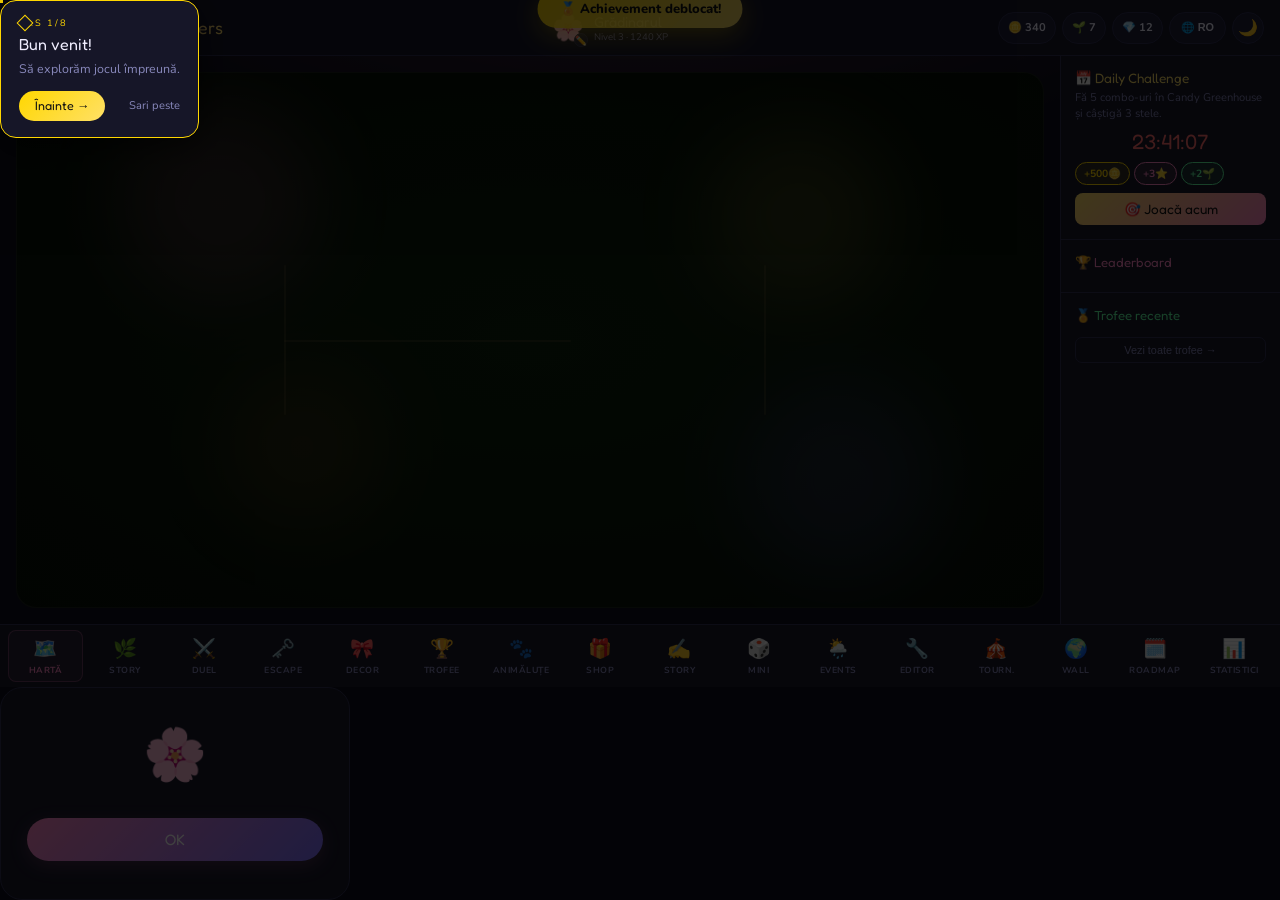
==== commit f233b251: "Remove unused elements and script from index.html" ====
--- a/index.html
+++ b/index.html
@@ -555,7 +555,6 @@
   <div class="tut-title" id="tut-title">Bun venit!</div>
   <div class="tut-desc" id="tut-desc">Să explorăm jocul împreună.</div>
   <div class="tut-nav">
-    <div class="tut-dots" id="tut-dots"></div>
     <button class="tut-btn" id="tut-next-btn" onclick="nextTutStep()">Înainte →</button>
     <span class="tut-skip" onclick="skipTutorial()">Sari peste</span>
   </div>
--- a/style.css
+++ b/style.css
@@ -742,114 +742,187 @@
 .petd-hdr { padding:10px 16px; background:var(--panel); border-bottom:1px solid var(--border); flex-shrink:0; display:flex; align-items:center; gap:10px; }
 .petd-body { flex:1; overflow-y:auto; padding:16px; }
 .petd-card { background:var(--card); border:1px solid var(--border); border-radius:18px; padding:20px; text-align:center; margin-bottom:14px; }
-.petd-big { font-size:5rem; display:block; margin-bottom:8px; animation:petBob 2.5s ease-in-out infinite; }
+.petd-sprite { font-size:5rem; display:block; animation:charFloat 2s ease-in-out infinite; filter:drop-shadow(0 6px 16px rgba(0,0,0,.3)); margin-bottom:10px; }
 .petd-name { font-family:'Fredoka One',cursive; font-size:1.4rem; color:var(--text); }
-.petd-stage { color:var(--gold); font-size:.8rem; margin-bottom:12px; }
-.petd-stats { display:grid; grid-template-columns:repeat(3,1fr); gap:8px; margin-bottom:14px; }
-.petd-stat { background:var(--bg); border-radius:10px; padding:10px; }
-.petd-stat-val { font-family:'Fredoka One',cursive; font-size:1.2rem; color:var(--accent); }
-.petd-stat-lbl { font-size:.58rem; color:var(--muted); text-transform:uppercase; }
-.pet-action-grid { display:grid; grid-template-columns:repeat(2,1fr); gap:8px; }
-.pet-action-btn { background:var(--card); border:1px solid var(--border); border-radius:10px; padding:12px; cursor:pointer; transition:all .2s; text-align:center; }
-.pet-action-btn:hover { border-color:var(--mint); transform:translateY(-2px); }
-.pet-action-icon { font-size:1.8rem; display:block; margin-bottom:4px; }
-.pet-action-name { font-size:.72rem; font-weight:700; color:var(--text); }
-.pet-action-cost { font-size:.6rem; color:var(--gold); }
-.evolution-track { margin-top:16px; }
-.evo-step { display:flex; align-items:center; gap:10px; padding:8px; background:var(--card); border-radius:10px; margin-bottom:6px; opacity:.5; }
-.evo-step.current { opacity:1; border:1px solid var(--gold); }
-.evo-step.done { opacity:1; }
-.evo-icon { font-size:1.8rem; }
-.evo-info { flex:1; }
-.evo-name { font-weight:700; font-size:.8rem; }
-.evo-req { font-size:.62rem; color:var(--muted); }
-
-/* ══ SETTINGS ══ */
-#ssettings { background:var(--bg); }
-.set-hdr { padding:10px 16px; background:var(--panel); border-bottom:1px solid var(--border); flex-shrink:0; }
-.set-title { font-family:'Fredoka One',cursive; font-size:1rem; color:var(--text); }
-.set-body { flex:1; overflow-y:auto; padding:14px; }
-.set-section { background:var(--card); border:1px solid var(--border); border-radius:14px; padding:14px; margin-bottom:12px; }
-.set-section-title { font-family:'Fredoka One',cursive; font-size:.9rem; color:var(--accent); margin-bottom:10px; }
-.set-row { display:flex; align-items:center; justify-content:space-between; padding:9px 0; border-bottom:1px solid rgba(255,255,255,.05); }
-.set-row:last-child { border-bottom:none; }
-.set-label { font-size:.8rem; color:var(--text); }
-.set-desc { font-size:.62rem; color:var(--muted); margin-top:2px; }
-.toggle { width:44px; height:24px; background:var(--bg); border:1px solid var(--border); border-radius:50px; position:relative; cursor:pointer; transition:all .2s; }
-.toggle.on { background:var(--accent); border-color:var(--accent); }
-.toggle::after { content:''; position:absolute; width:18px; height:18px; border-radius:50%; background:#fff; top:2px; left:2px; transition:left .2s; }
-.toggle.on::after { left:22px; }
-.slider-wrap { display:flex; align-items:center; gap:10px; }
-.slider { width:100px; accent-color:var(--accent); }
-.select-setting { background:var(--bg); border:1px solid var(--border); border-radius:8px; padding:6px 10px; color:var(--text); font-size:.78rem; }
-.danger-btn { background:rgba(255,107,107,.12); border:1px solid var(--coral); color:var(--coral); border-radius:8px; padding:8px 14px; cursor:pointer; font-weight:700; transition:all .2s; }
-.danger-btn:hover { background:rgba(255,107,107,.2); }
-
-/* ══ WALL / COMMUNITY ══ */
-#swall { background:radial-gradient(ellipse 80% 50% at 50% 0%,rgba(135,232,255,.08) 0%,transparent 55%),var(--bg); }
-.wall-hdr { padding:10px 16px; background:var(--panel); border-bottom:1px solid var(--border); flex-shrink:0; display:flex; align-items:center; justify-content:space-between; }
-.wall-title { font-family:'Fredoka One',cursive; font-size:1rem; background:linear-gradient(90deg,var(--sky),var(--mint)); -webkit-background-clip:text; -webkit-text-fill-color:transparent; background-clip:text; }
-.wall-body { flex:1; overflow-y:auto; padding:14px; }
-.post-box { background:var(--card); border:1px solid var(--border); border-radius:14px; padding:12px; margin-bottom:14px; }
-.post-input { width:100%; background:var(--bg); border:1px solid var(--border); border-radius:10px; padding:10px; color:var(--text); font-family:'Nunito',sans-serif; resize:none; min-height:70px; margin-bottom:8px; }
-.post-actions { display:flex; justify-content:space-between; align-items:center; }
-.emoji-picker-mini { display:flex; gap:5px; }
-.emoji-picker-mini button { background:none; border:none; font-size:1.2rem; cursor:pointer; transition:transform .2s; }
-.emoji-picker-mini button:hover { transform:scale(1.2); }
-.post-btn { background:linear-gradient(135deg,var(--sky),var(--mint)); border:none; border-radius:50px; padding:7px 18px; font-family:'Fredoka One',cursive; font-size:.8rem; color:#111; cursor:pointer; }
-.wall-post { background:var(--card); border:1px solid var(--border); border-radius:14px; padding:12px; margin-bottom:10px; }
-.post-head { display:flex; align-items:center; gap:8px; margin-bottom:8px; }
-.post-av { font-size:1.5rem; }
-.post-user { font-weight:700; color:var(--text); }
-.post-time { font-size:.6rem; color:var(--muted); margin-left:auto; }
-.post-content { font-size:.82rem; color:var(--text); line-height:1.5; margin-bottom:8px; }
-.post-reactions { display:flex; gap:10px; }
-.post-react { font-size:.7rem; color:var(--muted); cursor:pointer; transition:color .2s; }
-.post-react:hover { color:var(--accent); }
+.petd-stage { font-size:.68rem; color:var(--accent); letter-spacing:2px; text-transform:uppercase; margin-bottom:8px; }
+.petd-hearts { font-size:1rem; margin-bottom:8px; }
+.pet-xp-bar { background:var(--bg); border-radius:50px; height:9px; overflow:hidden; margin-bottom:6px; }
+.pet-xp-fill { height:100%; border-radius:50px; background:linear-gradient(90deg,var(--mint),var(--sky)); transition:width .6s cubic-bezier(.34,1.56,.64,1); }
+.pet-xp-labels { display:flex; justify-content:space-between; font-size:.6rem; color:var(--muted); margin-bottom:12px; }
+.petd-feed-btn { background:linear-gradient(135deg,var(--mint),var(--sky)); border:none; border-radius:50px; padding:12px 28px; font-family:'Fredoka One',cursive; font-size:1rem; color:#111; cursor:pointer; transition:all .2s; width:100%; }
+.petd-feed-btn:hover:not(:disabled) { transform:translateY(-2px); box-shadow:0 6px 20px rgba(94,255,160,.3); }
+.petd-feed-btn:disabled { opacity:.35; cursor:not-allowed; }
+.pet-feed-cooldown { font-size:.68rem; color:var(--muted); text-align:center; margin-top:6px; }
+.petd-evol-preview { display:flex; justify-content:center; gap:20px; margin-top:14px; }
+.evol-stage { text-align:center; opacity:.4; transition:opacity .3s; }
+.evol-stage.reached { opacity:1; }
+.evol-stage .es-e { font-size:1.8rem; display:block; margin-bottom:4px; }
+.evol-stage .es-l { font-size:.6rem; color:var(--muted); text-transform:uppercase; letter-spacing:1px; }
+.evol-arrow { font-size:1.2rem; color:var(--muted); align-self:center; }
+
+/* ══ LEVEL EDITOR ══ */
+#seditor { background: radial-gradient(ellipse 70% 50% at 30% 0%, rgba(255,133,194,.1) 0%, transparent 55%), var(--bg); }
+.ed-hdr { padding:9px 14px; background:var(--panel); border-bottom:1px solid var(--border); flex-shrink:0; display:flex; align-items:center; gap:10px; flex-wrap:wrap; }
+.ed-title { font-family:'Fredoka One',cursive; font-size:.95rem; color:var(--candy); }
+.ed-body { display:flex; flex:1; overflow:hidden; min-height:0; }
+.ed-tools { width:160px; flex-shrink:0; background:var(--panel); border-right:1px solid var(--border); padding:10px; overflow-y:auto; }
+.ed-tool-label { font-size:.55rem; letter-spacing:2px; text-transform:uppercase; color:var(--muted); margin-bottom:6px; margin-top:10px; }
+.ed-tile-opt { width:100%; background:var(--card); border:1px solid var(--border); border-radius:8px; padding:6px; display:flex; align-items:center; gap:7px; cursor:pointer; margin-bottom:4px; font-size:.75rem; transition:all .2s; }
+.ed-tile-opt:hover,.ed-tile-opt.on { border-color:var(--candy); background:rgba(255,133,194,.07); }
+.ed-tile-emoji { font-size:1.2rem; }
+.ed-canvas-wrap { flex:1; display:flex; align-items:center; justify-content:center; padding:12px; overflow:auto; }
+.ed-board { display:grid; grid-template-columns:repeat(8,1fr); gap:3px; padding:10px; background:var(--panel); border:1px solid var(--border); border-radius:14px; }
+.ed-cell { width:42px; height:42px; border-radius:7px; background:var(--bg); border:1px solid var(--border); display:flex; align-items:center; justify-content:center; font-size:1.2rem; cursor:pointer; transition:all .1s; user-select:none; }
+.ed-cell:hover { border-color:var(--candy); transform:scale(1.06); }
+.ed-cell.ed-selected { border-color:var(--gold); box-shadow:0 0 0 2px var(--gold); }
+.ed-right { width:160px; flex-shrink:0; background:var(--panel); border-left:1px solid var(--border); padding:10px; overflow-y:auto; display:flex; flex-direction:column; gap:8px; }
+.ed-goal-row { background:var(--card); border:1px solid var(--border); border-radius:8px; padding:7px; display:flex; align-items:center; gap:6px; font-size:.72rem; }
+.ed-goal-row input { width:36px; background:var(--bg); border:1px solid var(--border); border-radius:5px; padding:2px 4px; color:var(--text); font-size:.75rem; text-align:center; }
+.ed-btn { width:100%; border:none; border-radius:8px; padding:9px; font-family:'Fredoka One',cursive; font-size:.82rem; cursor:pointer; transition:all .2s; }
+.ed-btn.primary { background:linear-gradient(135deg,var(--candy),var(--moon)); color:#fff; }
+.ed-btn.secondary { background:var(--card); border:1px solid var(--border); color:var(--text); }
+.ed-btn:hover { transform:translateY(-1px); }
+
+/* ══ TOURNAMENT ══ */
+#stourn { background: radial-gradient(ellipse 80% 50% at 50% 0%, rgba(255,107,107,.12) 0%, transparent 55%), var(--bg); }
+.tourn-hdr { padding:10px 16px; background:var(--panel); border-bottom:1px solid var(--border); flex-shrink:0; display:flex; align-items:center; justify-content:space-between; }
+.tourn-title { font-family:'Fredoka One',cursive; font-size:1rem; background:linear-gradient(90deg,var(--coral),var(--gold)); -webkit-background-clip:text; -webkit-text-fill-color:transparent; background-clip:text; }
+.tourn-body { flex:1; overflow-y:auto; padding:14px; }
+.bracket { display:flex; gap:24px; align-items:stretch; overflow-x:auto; padding-bottom:8px; min-width:min-content; }
+.bracket-round { display:flex; flex-direction:column; gap:0; justify-content:space-around; min-width:130px; }
+.bracket-round-title { font-size:.6rem; letter-spacing:2px; text-transform:uppercase; color:var(--muted); text-align:center; margin-bottom:10px; }
+.bracket-match { background:var(--card); border:1px solid var(--border); border-radius:10px; padding:8px; margin:6px 0; position:relative; }
+.bracket-match.active { border-color:var(--gold); box-shadow:0 0 14px rgba(255,215,0,.2); }
+.bracket-match.done { opacity:.7; }
+.bracket-player { display:flex; align-items:center; gap:7px; padding:5px 6px; border-radius:7px; font-size:.75rem; transition:background .2s; }
+.bracket-player.winner { background:rgba(255,215,0,.12); font-weight:700; color:var(--gold); }
+.bracket-player.loser { opacity:.45; text-decoration:line-through; }
+.bracket-player .bpav { font-size:1.1rem; }
+.bracket-score { margin-left:auto; font-weight:900; font-size:.72rem; color:var(--gold); }
+.bracket-vs { text-align:center; font-size:.58rem; color:var(--muted); padding:2px 0; }
+.bracket-connector { width:24px; display:flex; align-items:center; }
+.bracket-connector::after { content:''; display:block; width:100%; height:2px; background:var(--border); }
+.tourn-status { background:var(--card); border:1px solid var(--border); border-radius:12px; padding:14px; margin-bottom:14px; text-align:center; }
+.tourn-status-title { font-family:'Fredoka One',cursive; font-size:1.1rem; color:var(--text); margin-bottom:4px; }
+.tourn-status-sub { font-size:.75rem; color:var(--muted); }
+.tourn-prize { display:flex; justify-content:center; gap:10px; margin-top:10px; flex-wrap:wrap; }
+.prize-chip { padding:5px 12px; border-radius:50px; font-size:.72rem; font-weight:700; border:1px solid currentColor; }
 
 /* ══ ROADMAP ══ */
-#sroadmap { background:radial-gradient(ellipse 80% 50% at 50% 0%,rgba(255,133,194,.08) 0%,transparent 55%),var(--bg); }
-.rm-hdr { padding:10px 16px; background:var(--panel); border-bottom:1px solid var(--border); flex-shrink:0; }
-.rm-title { font-family:'Fredoka One',cursive; font-size:1rem; background:linear-gradient(90deg,var(--candy),var(--lemon)); -webkit-background-clip:text; -webkit-text-fill-color:transparent; background-clip:text; }
+#sroadmap { background: radial-gradient(ellipse 80% 50% at 50% 0%, rgba(94,255,160,.08) 0%, transparent 55%), var(--bg); }
+.rm-hdr { padding:10px 16px; background:var(--panel); border-bottom:1px solid var(--border); flex-shrink:0; display:flex; align-items:center; justify-content:space-between; }
+.rm-title { font-family:'Fredoka One',cursive; font-size:1rem; background:linear-gradient(90deg,var(--mint),var(--sky)); -webkit-background-clip:text; -webkit-text-fill-color:transparent; background-clip:text; }
 .rm-body { flex:1; overflow-y:auto; padding:14px; }
-.rm-timeline { position:relative; padding-left:24px; }
-.rm-timeline::before { content:''; position:absolute; left:8px; top:0; bottom:0; width:2px; background:linear-gradient(var(--accent),var(--accent2)); }
-.rm-item { position:relative; background:var(--card); border:1px solid var(--border); border-radius:14px; padding:14px; margin-bottom:14px; }
-.rm-item::before { content:''; position:absolute; left:-21px; top:18px; width:12px; height:12px; border-radius:50%; background:var(--accent); border:3px solid var(--bg); }
-.rm-item.shipped::before { background:var(--mint); }
-.rm-item.planned::before { background:var(--muted); }
-.rm-item-header { display:flex; align-items:center; gap:8px; margin-bottom:6px; }
-.rm-icon { font-size:1.4rem; }
+.rm-section-title { font-family:'Fredoka One',cursive; font-size:.9rem; color:var(--text); margin-bottom:10px; margin-top:4px; }
+.rm-item { background:var(--card); border:1px solid var(--border); border-radius:14px; padding:14px; margin-bottom:10px; position:relative; overflow:hidden; transition:border-color .2s; }
+.rm-item::before { content:''; position:absolute; left:0; top:0; bottom:0; width:3px; background:var(--rm-color,var(--accent)); border-radius:3px 0 0 3px; }
+.rm-item.shipped { border-color:rgba(94,255,160,.4); }
+.rm-item.in-progress { border-color:rgba(255,224,102,.4); }
+.rm-item.planned { border-color:rgba(255,255,255,.1); }
+.rm-item-header { display:flex; align-items:center; gap:10px; margin-bottom:6px; }
+.rm-icon { font-size:1.5rem; }
 .rm-name { font-family:'Fredoka One',cursive; font-size:.9rem; color:var(--text); flex:1; }
-.rm-tag { font-size:.55rem; padding:2px 7px; border-radius:50px; font-weight:900; text-transform:uppercase; }
-.rm-tag.shipped { background:rgba(94,255,160,.14); color:var(--mint); }
-.rm-tag.in-progress { background:rgba(255,224,102,.14); color:var(--lemon); }
-.rm-tag.planned { background:rgba(255,255,255,.08); color:var(--muted); }
-.rm-tag.vote { background:rgba(255,133,194,.14); color:var(--candy); }
-.rm-desc { font-size:.72rem; color:var(--muted); line-height:1.5; margin-bottom:8px; }
+.rm-tag { font-size:.55rem; padding:2px 8px; border-radius:50px; font-weight:700; text-transform:uppercase; letter-spacing:.5px; }
+.rm-tag.shipped { background:rgba(94,255,160,.15); color:var(--mint); }
+.rm-tag.in-progress { background:rgba(255,224,102,.15); color:var(--lemon); }
+.rm-tag.planned { background:rgba(255,255,255,.07); color:var(--muted); }
+.rm-tag.vote { background:rgba(255,133,194,.15); color:var(--candy); }
+.rm-desc { font-size:.72rem; color:var(--muted); line-height:1.4; margin-bottom:10px; }
 .rm-vote-row { display:flex; align-items:center; gap:8px; }
-.rm-vote-btn { background:var(--card); border:1px solid var(--border); border-radius:50px; padding:4px 10px; font-size:.65rem; color:var(--muted); cursor:pointer; transition:all .2s; }
-.rm-vote-btn:hover,.rm-vote-btn.voted { border-color:var(--candy); color:var(--candy); }
-.rm-vote-bar { flex:1; background:var(--bg); border-radius:50px; height:6px; overflow:hidden; }
-.rm-vote-fill { height:100%; background:var(--candy); border-radius:50px; }
-.rm-vote-count { font-size:.65rem; color:var(--muted); }
-
-/* --- split block --- */
-
-/* ── PROFILE MODAL ── */
-.profile-form{margin-bottom:16px;text-align:left;}
-.profile-label{font-size:.68rem;color:var(--muted);margin-bottom:5px;font-weight:700;text-transform:uppercase;letter-spacing:1px;}
-.profile-input{width:100%;background:var(--card);border:1px solid var(--border);border-radius:10px;
-  padding:10px 12px;color:var(--text);font-family:'Nunito',sans-serif;font-size:.9rem;
-  margin-bottom:12px;}
-.profile-input:focus{outline:none;border-color:var(--accent);}
-.gender-row{display:flex;gap:6px;margin-bottom:12px;}
-.gender-btn{flex:1;background:var(--card);border:1px solid var(--border);border-radius:10px;
-  padding:8px;cursor:pointer;transition:all .2s;color:var(--text);font-size:1.2rem;}
-.gender-btn.on{border-color:var(--accent);background:color-mix(in srgb,var(--accent) 12%,transparent);}
-.avatar-grid{display:grid;grid-template-columns:repeat(6,1fr);gap:6px;margin-bottom:12px;}
-.av-opt{background:var(--card);border:1px solid var(--border);border-radius:10px;
-  aspect-ratio:1;display:flex;align-items:center;justify-content:center;
+.rm-vote-btn { background:none; border:1px solid var(--border); border-radius:50px; padding:4px 12px; font-size:.72rem; cursor:pointer; color:var(--muted); transition:all .2s; display:flex; align-items:center; gap:4px; }
+.rm-vote-btn:hover,.rm-vote-btn.voted { border-color:var(--candy); color:var(--candy); background:rgba(255,133,194,.08); }
+.rm-vote-count { font-size:.7rem; color:var(--muted); flex:1; }
+.rm-vote-bar { flex:2; background:var(--bg); border-radius:50px; height:5px; overflow:hidden; }
+.rm-vote-fill { height:100%; border-radius:50px; background:var(--candy); transition:width .5s ease; }
+
+
+/* ══ STREAK SYSTEM ══ */
+.streak-banner{background:linear-gradient(135deg,rgba(255,107,107,.15),rgba(255,215,0,.1));border:1px solid rgba(255,107,107,.35);border-radius:12px;padding:12px 14px;margin-bottom:10px;display:flex;align-items:center;gap:10px;}
+.streak-fire{font-size:2rem;animation:firePulse 1s ease-in-out infinite;}
+@keyframes firePulse{0%,100%{transform:scale(1)}50%{transform:scale(1.15)}}
+.streak-info{flex:1;}
+.streak-num{font-family:'Fredoka One',cursive;font-size:1.4rem;color:var(--coral);}
+.streak-lbl{font-size:.65rem;color:var(--muted);}
+.streak-calendar{display:flex;gap:4px;margin-top:6px;}
+.streak-day{width:20px;height:20px;border-radius:4px;background:var(--card);border:1px solid var(--border);display:flex;align-items:center;justify-content:center;font-size:.65rem;}
+.streak-day.done{background:rgba(255,107,107,.3);border-color:rgba(255,107,107,.5);}
+.streak-day.today{border-color:var(--gold);box-shadow:0 0 6px rgba(255,215,0,.3);}
+/* ══ ENERGY ══ */
+.energy-bar-wrap{display:flex;align-items:center;gap:6px;padding:8px 14px;background:var(--panel);border-bottom:1px solid var(--border);flex-shrink:0;}
+.energy-icon{font-size:1.1rem;}
+.energy-track{flex:1;background:var(--card);border-radius:50px;height:8px;overflow:hidden;}
+.energy-fill{height:100%;border-radius:50px;background:linear-gradient(90deg,#ff6b6b,var(--gold));transition:width .4s ease;}
+.energy-label{font-size:.65rem;color:var(--muted);white-space:nowrap;}
+/* ══ GARDEN SCREENSHOT ══ */
+.screenshot-btn{position:absolute;bottom:10px;right:10px;background:rgba(0,0,0,.6);border:1px solid rgba(255,255,255,.2);border-radius:50%;width:36px;height:36px;cursor:pointer;font-size:1rem;display:flex;align-items:center;justify-content:center;transition:all .2s;backdrop-filter:blur(4px);}
+.screenshot-btn:hover{background:rgba(0,0,0,.8);border-color:var(--gold);transform:scale(1.1);}
+/* ══ GARDEN WALL ══ */
+#swall{background:radial-gradient(ellipse 80% 50% at 50% 0%,rgba(255,133,194,.08) 0%,transparent 55%),var(--bg);}
+.wall-hdr{padding:10px 16px;background:var(--panel);border-bottom:1px solid var(--border);flex-shrink:0;display:flex;align-items:center;justify-content:space-between;}
+.wall-title{font-family:'Fredoka One',cursive;font-size:1rem;background:linear-gradient(90deg,var(--candy),var(--mint));-webkit-background-clip:text;-webkit-text-fill-color:transparent;background-clip:text;}
+.wall-body{flex:1;overflow-y:auto;padding:14px;}
+.wall-grid{display:grid;grid-template-columns:repeat(auto-fill,minmax(200px,1fr));gap:12px;}
+.wall-card{background:var(--card);border:1px solid var(--border);border-radius:14px;overflow:hidden;transition:all .25s;cursor:pointer;}
+.wall-card:hover{transform:translateY(-3px);box-shadow:0 8px 24px rgba(0,0,0,.3);border-color:var(--accent);}
+.wall-garden-preview{height:120px;display:flex;align-items:center;justify-content:center;font-size:1.8rem;flex-wrap:wrap;gap:4px;padding:8px;background:radial-gradient(ellipse at 50% 80%,#0a1a0a,#050a05);}
+.wall-card-info{padding:10px 12px;}
+.wall-card-name{font-family:'Fredoka One',cursive;font-size:.85rem;color:var(--text);margin-bottom:3px;}
+.wall-card-stats{font-size:.65rem;color:var(--muted);}
+.wall-card-likes{display:flex;align-items:center;gap:6px;margin-top:6px;}
+.like-btn{background:none;border:1px solid var(--border);border-radius:50px;padding:3px 10px;font-size:.68rem;cursor:pointer;color:var(--muted);transition:all .2s;}
+.like-btn:hover,.like-btn.liked{border-color:var(--candy);color:var(--candy);background:rgba(255,133,194,.08);}
+/* ══ EASTER EGGS ══ */
+.konami-flash{position:fixed;inset:0;background:linear-gradient(135deg,var(--candy),var(--lemon),var(--mint),var(--moon));z-index:999;animation:konamiFlash .6s ease forwards;pointer-events:none;}
+@keyframes konamiFlash{0%{opacity:.8}100%{opacity:0}}
+/* ══ TILE GLOW ANIMATIONS ══ */
+.tile{position:relative;}
+.tile::before{content:'';position:absolute;inset:-2px;border-radius:10px;opacity:0;transition:opacity .2s;background:radial-gradient(ellipse at 50% 50%,var(--tile-glow,rgba(255,133,194,.4)),transparent 70%);pointer-events:none;}
+.tile:hover::before{opacity:1;}
+.tile.sel::before{opacity:1;--tile-glow:rgba(255,215,0,.5);}
+/* cascade wave animation */
+@keyframes cascadeWave{0%{transform:scale(1)}30%{transform:scale(1.12)}60%{transform:scale(0.95)}100%{transform:scale(1)}}
+.tile.cascade{animation:cascadeWave .3s ease;}
+/* ══ PROFILE CARD SHARE ══ */
+.profile-share-card{background:linear-gradient(135deg,var(--panel),var(--card));border:1.5px solid var(--accent);border-radius:20px;padding:20px;text-align:center;position:relative;overflow:hidden;}
+.psc-bg{position:absolute;inset:0;opacity:.04;font-size:4rem;display:flex;align-items:center;justify-content:center;pointer-events:none;}
+.psc-av{font-size:4rem;display:block;margin-bottom:8px;}
+.psc-name{font-family:'Fredoka One',cursive;font-size:1.5rem;margin-bottom:4px;}
+.psc-level{font-size:.75rem;color:var(--muted);margin-bottom:12px;}
+.psc-stats{display:flex;justify-content:center;gap:20px;margin-bottom:14px;}
+.psc-stat{text-align:center;}
+.psc-stat-val{font-family:'Fredoka One',cursive;font-size:1.2rem;color:var(--accent);}
+.psc-stat-lbl{font-size:.58rem;color:var(--muted);text-transform:uppercase;letter-spacing:1px;}
+.psc-pets{font-size:1.3rem;margin-bottom:12px;}
+.psc-footer{font-size:.6rem;color:var(--muted);letter-spacing:2px;text-transform:uppercase;}
+
+
+/* ══ TUTORIAL ══ */
+.tut-overlay{position:fixed;inset:0;z-index:800;background:rgba(0,0,0,.75);pointer-events:auto;}
+.tut-highlight{position:fixed;border-radius:12px;box-shadow:0 0 0 3px var(--gold),0 0 30px rgba(255,215,0,.4);z-index:801;transition:all .4s cubic-bezier(.34,1.56,.64,1);pointer-events:none;}
+.tut-tooltip{position:fixed;background:var(--panel);border:1.5px solid var(--gold);border-radius:16px;padding:16px 18px;max-width:280px;z-index:803;box-shadow:0 8px 32px rgba(0,0,0,.5);animation:tutPop .3s cubic-bezier(.34,1.56,.64,1) both;pointer-events:auto;}
+@keyframes tutPop{0%{transform:scale(.8);opacity:0}100%{transform:scale(1);opacity:1}}
+.tut-arrow{width:12px;height:12px;background:var(--panel);border:1.5px solid var(--gold);position:absolute;transform:rotate(45deg);}
+.tut-step{font-size:.58rem;letter-spacing:2px;text-transform:uppercase;color:var(--gold);margin-bottom:5px;}
+.tut-title{font-family:'Fredoka One',cursive;font-size:1rem;color:var(--text);margin-bottom:6px;}
+.tut-desc{font-size:.78rem;color:var(--muted);line-height:1.5;margin-bottom:12px;}
+.tut-nav{display:flex;gap:6px;align-items:center;}
+.tut-btn{background:linear-gradient(135deg,var(--gold),var(--lemon));border:none;border-radius:50px;padding:7px 16px;font-family:'Fredoka One',cursive;font-size:.78rem;color:#111;cursor:pointer;pointer-events:all;transition:all .2s;}
+.tut-btn:hover{transform:scale(1.05);}
+.tut-skip{font-size:.7rem;color:var(--muted);cursor:pointer;pointer-events:all;margin-left:auto;}
+.tut-skip:hover{color:var(--text);}
+.tut-dots{display:flex;gap:4px;align-items:center;}
+.tut-dot{width:6px;height:6px;border-radius:50%;background:var(--border);transition:background .2s;}
+.tut-dot.on{background:var(--gold);}
+
+.gender-opt{flex:1;background:var(--card);border:2px solid var(--border);border-radius:10px;
+  padding:8px 4px;cursor:pointer;text-align:center;transition:all .2s;}
+.gender-opt:hover{border-color:var(--accent);}
+.gender-opt.on{border-color:var(--accent);background:color-mix(in srgb,var(--accent) 10%,transparent);}
+.gopt-av{font-size:1.5rem;display:block;margin-bottom:3px;}
+.gopt-lbl{font-size:.6rem;font-weight:700;color:var(--muted);text-transform:uppercase;letter-spacing:.5px;}
+.gender-opt.on .gopt-lbl{color:var(--accent);}
+.av-opt{width:100%;aspect-ratio:1;background:var(--card);border:2px solid var(--border);
+  border-radius:8px;display:flex;align-items:center;justify-content:center;
   font-size:1.4rem;cursor:pointer;transition:all .2s;}
 .av-opt:hover{border-color:var(--accent);transform:scale(1.1);}
 .av-opt.on{border-color:var(--gold);box-shadow:0 0 10px rgba(255,215,0,.25);background:rgba(255,215,0,.08);}
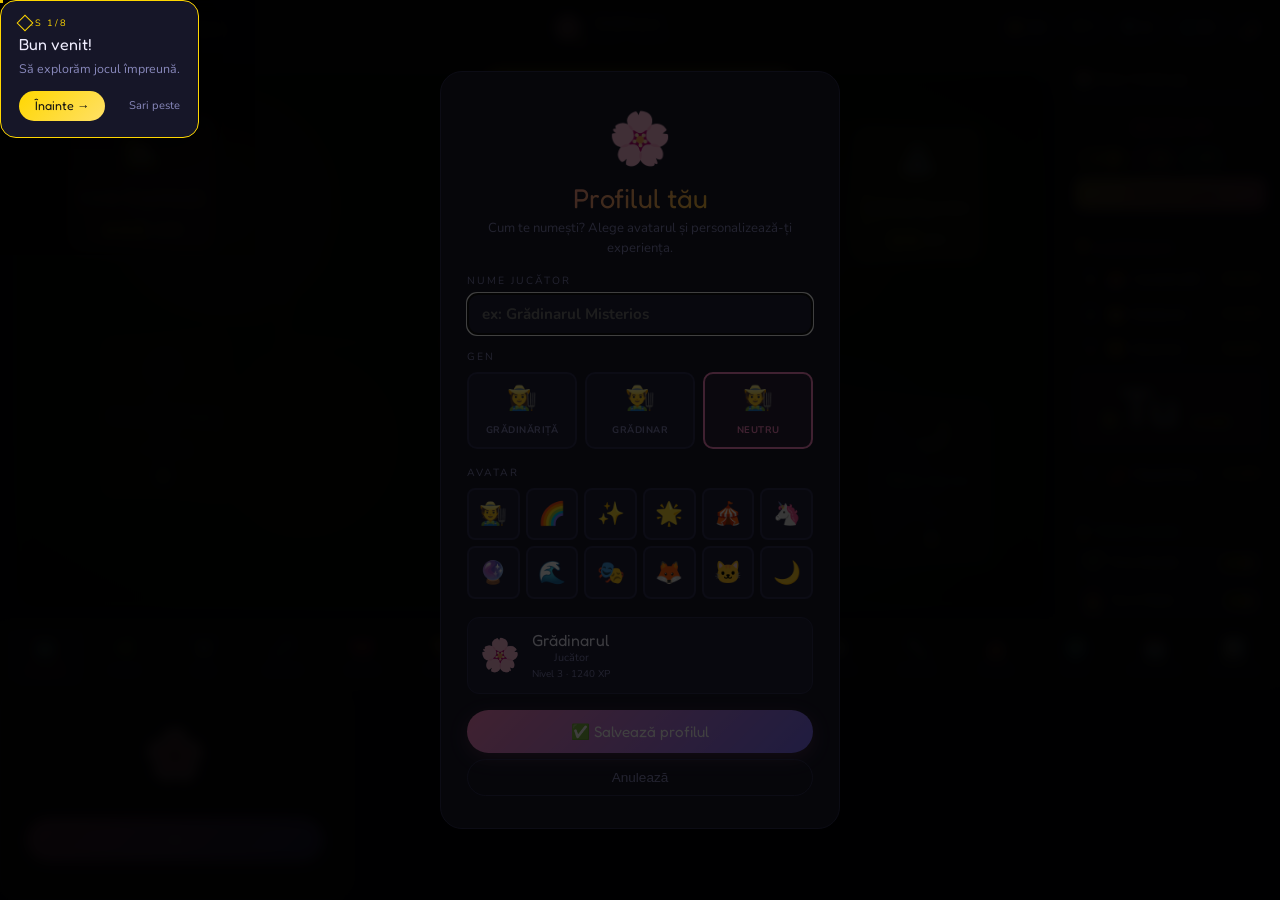
==== commit 77777ad1: "Load robust mode navigation fix" ====
--- a/index.html
+++ b/index.html
@@ -566,5 +566,6 @@
 
 
 <script src="script.js"></script>
+  <script src="mode-fix.js"></script>
 </body>
 </html>
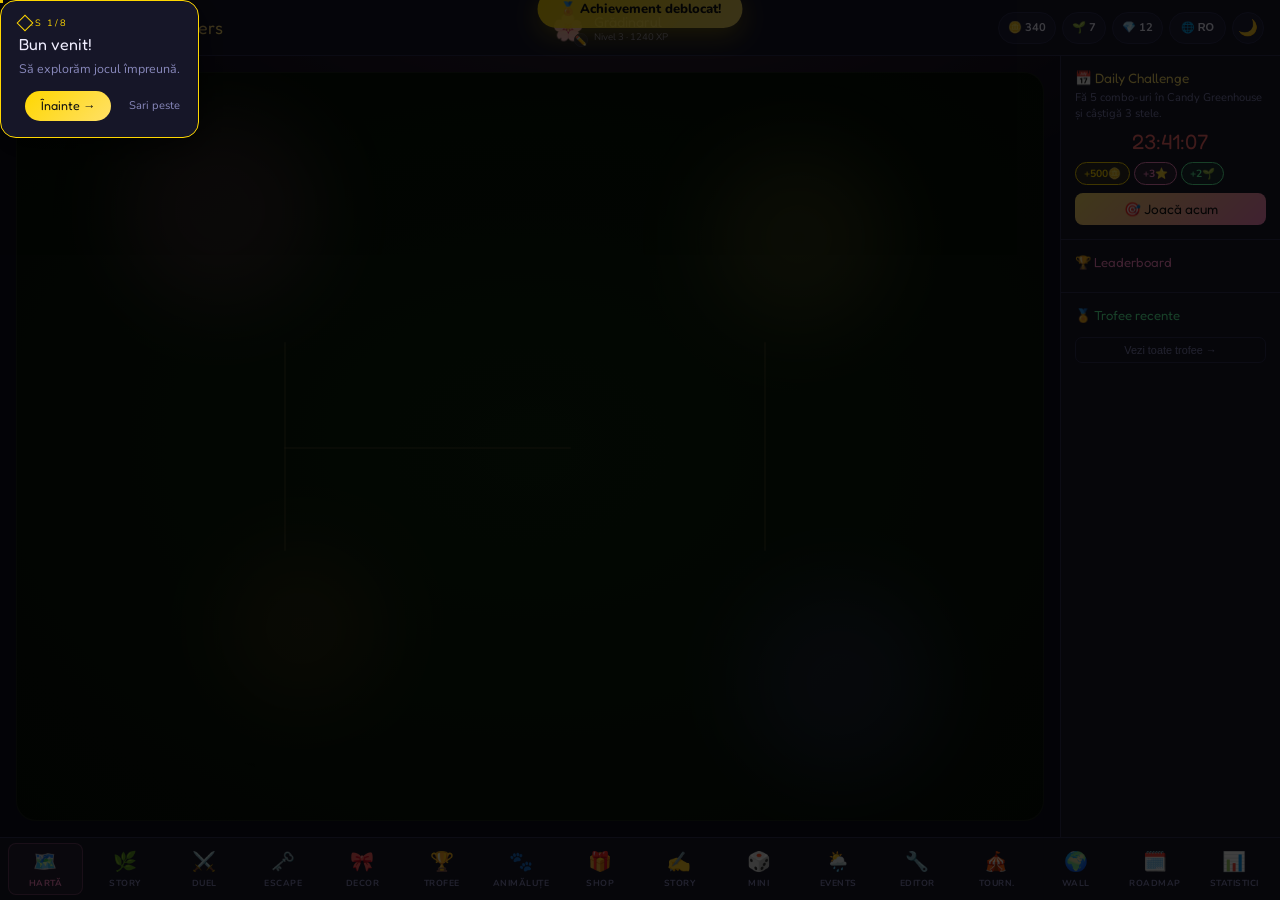
==== commit 8e4195dd: "Update index.html" ====
--- a/index.html
+++ b/index.html
@@ -525,6 +525,7 @@
 
 
 
+<div class="ov h" id="modal">
   <div class="mo">
     <span class="me" id="me">🌸</span>
     <div class="mt" id="mt"></div>
@@ -555,6 +556,7 @@
   <div class="tut-title" id="tut-title">Bun venit!</div>
   <div class="tut-desc" id="tut-desc">Să explorăm jocul împreună.</div>
   <div class="tut-nav">
+    <div class="tut-dots" id="tut-dots"></div>
     <button class="tut-btn" id="tut-next-btn" onclick="nextTutStep()">Înainte →</button>
     <span class="tut-skip" onclick="skipTutorial()">Sari peste</span>
   </div>
@@ -566,6 +568,5 @@
 
 
 <script src="script.js"></script>
-  <script src="mode-fix.js"></script>
 </body>
 </html>
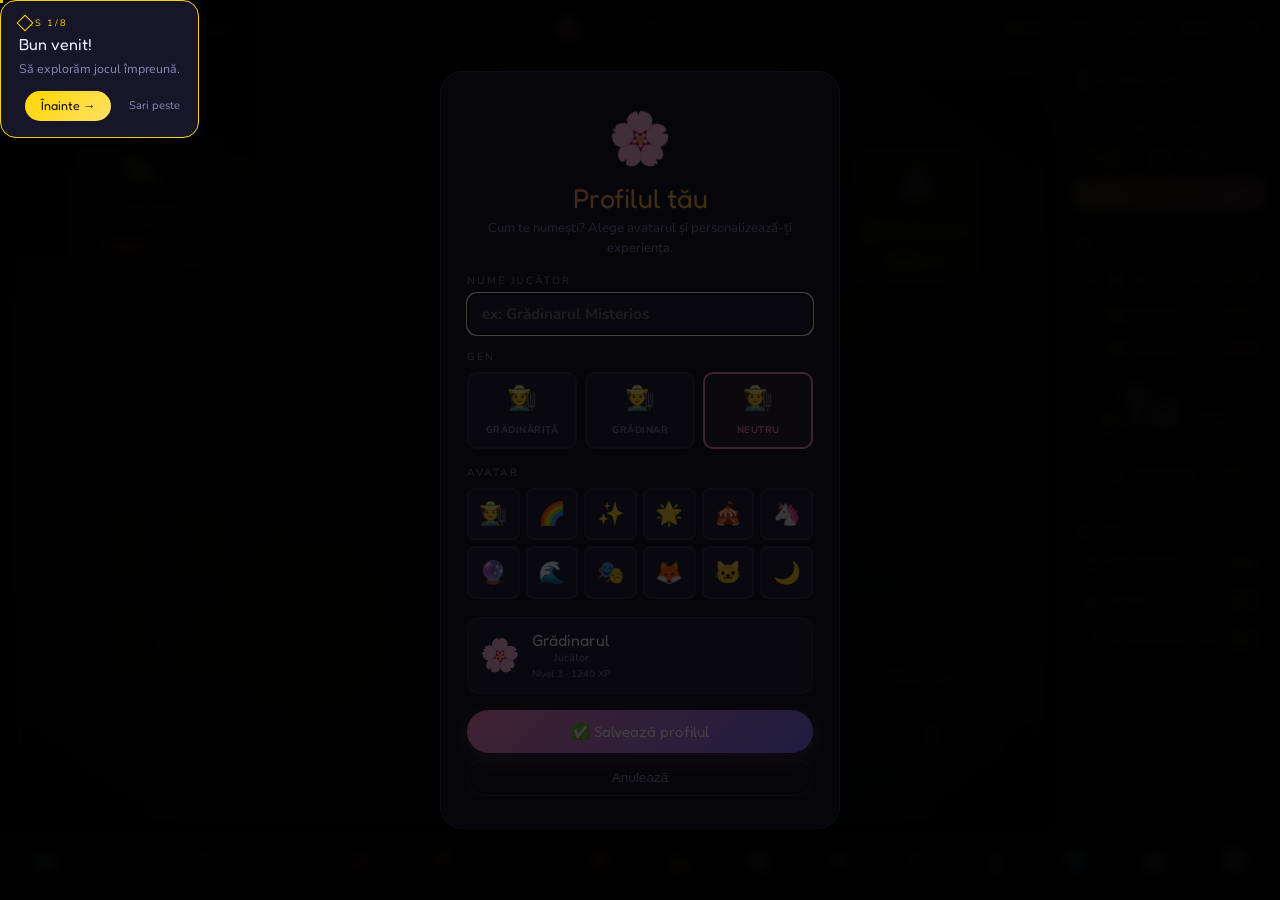
==== commit 54545e1e: "Load robust mode navigation fix" ====
--- a/index.html
+++ b/index.html
@@ -568,5 +568,6 @@
 
 
 <script src="script.js"></script>
+  <script src="mode-fix.js"></script>
 </body>
 </html>
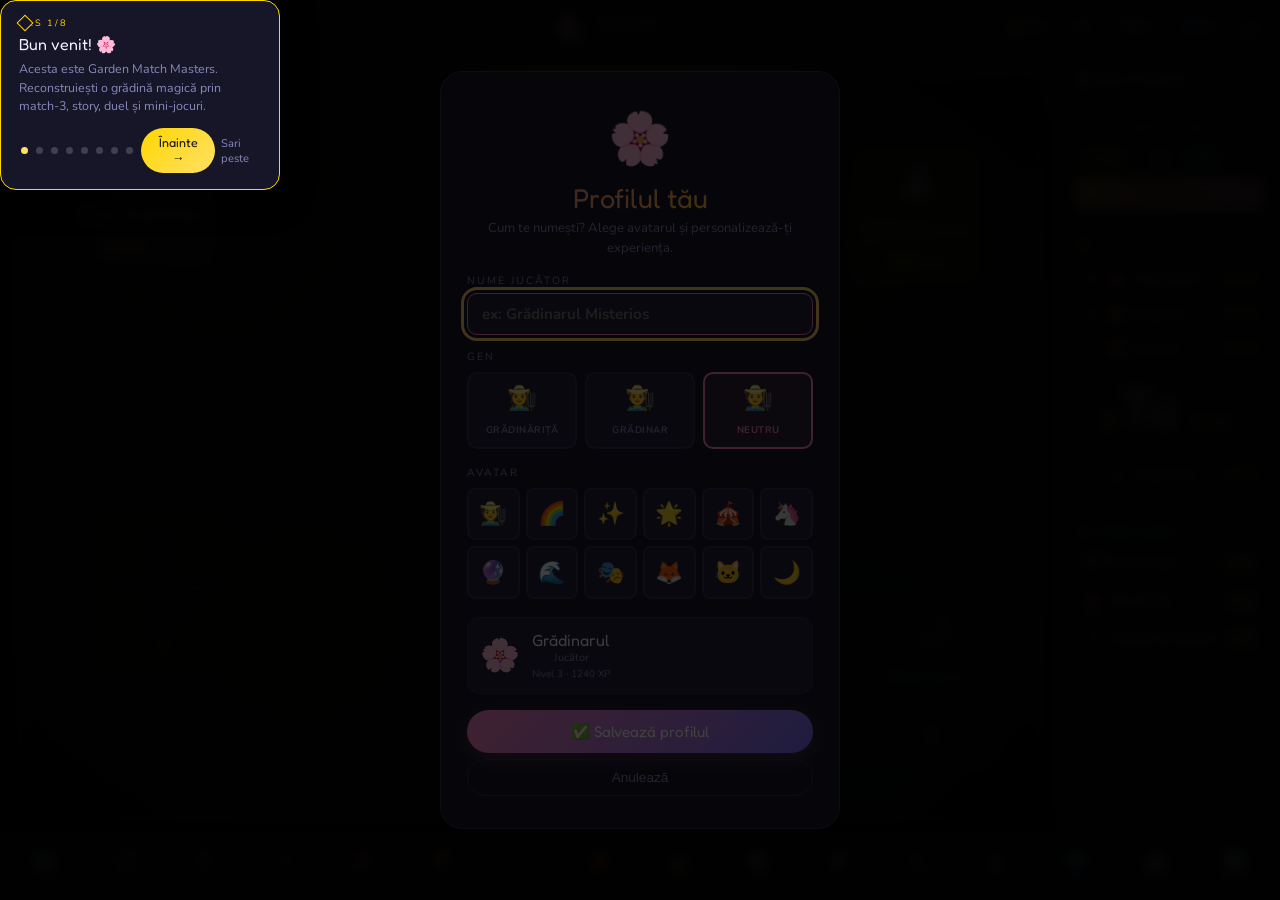
==== commit ce238a3f: "feat: activate accessibility and PWA v2.1" ====
--- a/index.html
+++ b/index.html
@@ -4,8 +4,12 @@
 <meta charset="UTF-8">
 <meta name="viewport" content="width=device-width, initial-scale=1.0">
 <title>Garden Match Masters 🌸</title>
+<meta name="description" content="Garden Match Masters — accessible match-3 garden adventure.">
+<meta name="theme-color" content="#182339">
+<link rel="manifest" href="manifest.webmanifest">
 
 <link rel="stylesheet" href="style.css">
+<link rel="stylesheet" href="a11y-patch.css?v=2.1">
 </head>
 <body>
 <canvas id="pcanv"></canvas>
@@ -569,5 +573,6 @@
 
 <script src="script.js"></script>
   <script src="mode-fix.js"></script>
+  <script src="a11y-patch.js?v=2.1"></script>
 </body>
 </html>
--- a/a11y-patch.css
+++ b/a11y-patch.css
@@ -0,0 +1,7 @@
+/* Accessibility and mobile resilience patch — v2.1 */
+:focus-visible{outline:3px solid #ffd166!important;outline-offset:3px!important}
+.skip-link{position:fixed;left:12px;top:10px;z-index:10000;transform:translateY(-180%);background:#fff;color:#111;padding:10px 14px;border-radius:10px;font-weight:800}
+.skip-link:focus{transform:translateY(0)}
+.sr-only{position:absolute!important;width:1px!important;height:1px!important;padding:0!important;margin:-1px!important;overflow:hidden!important;clip:rect(0,0,0,0)!important;white-space:nowrap!important;border:0!important}
+@media(prefers-reduced-motion:reduce){*,*::before,*::after{animation-duration:.01ms!important;animation-iteration-count:1!important;transition-duration:.01ms!important;scroll-behavior:auto!important}}
+@media(pointer:coarse){button,[role=button]{min-width:44px;min-height:44px}}
